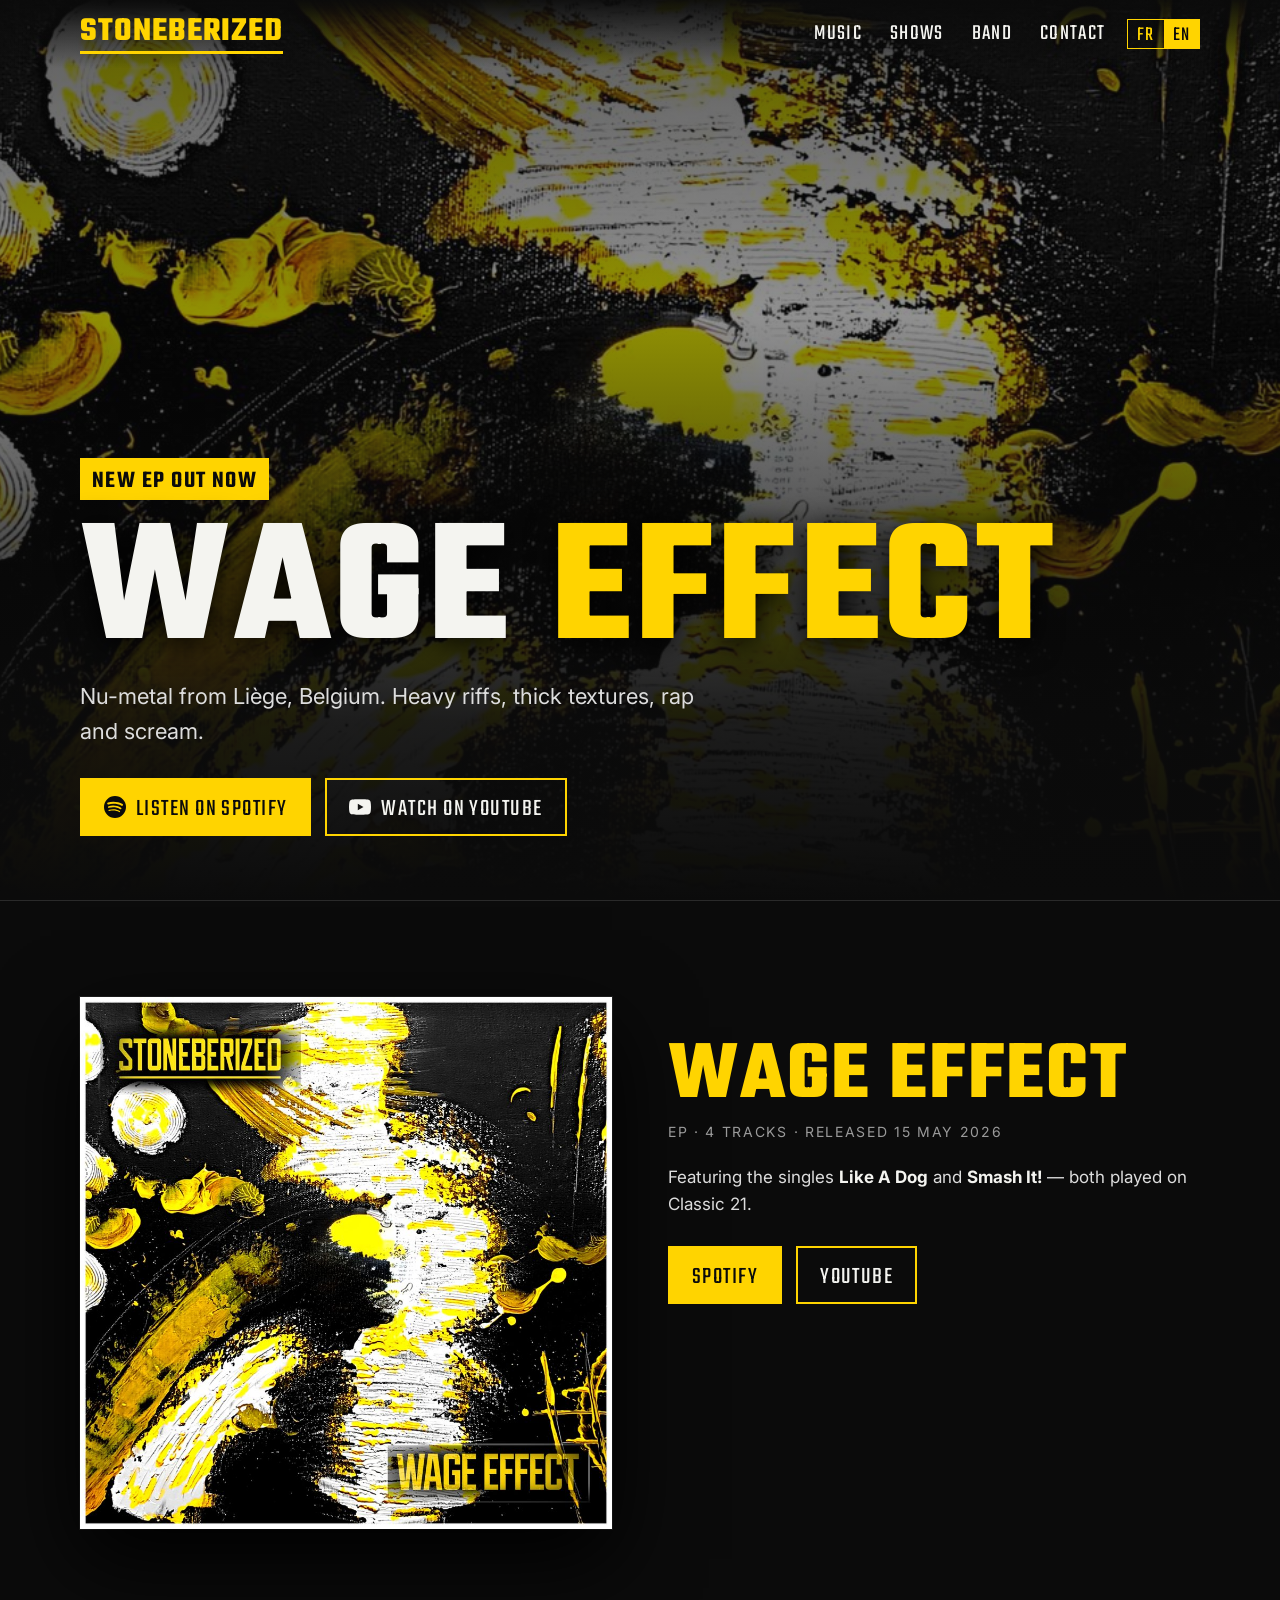
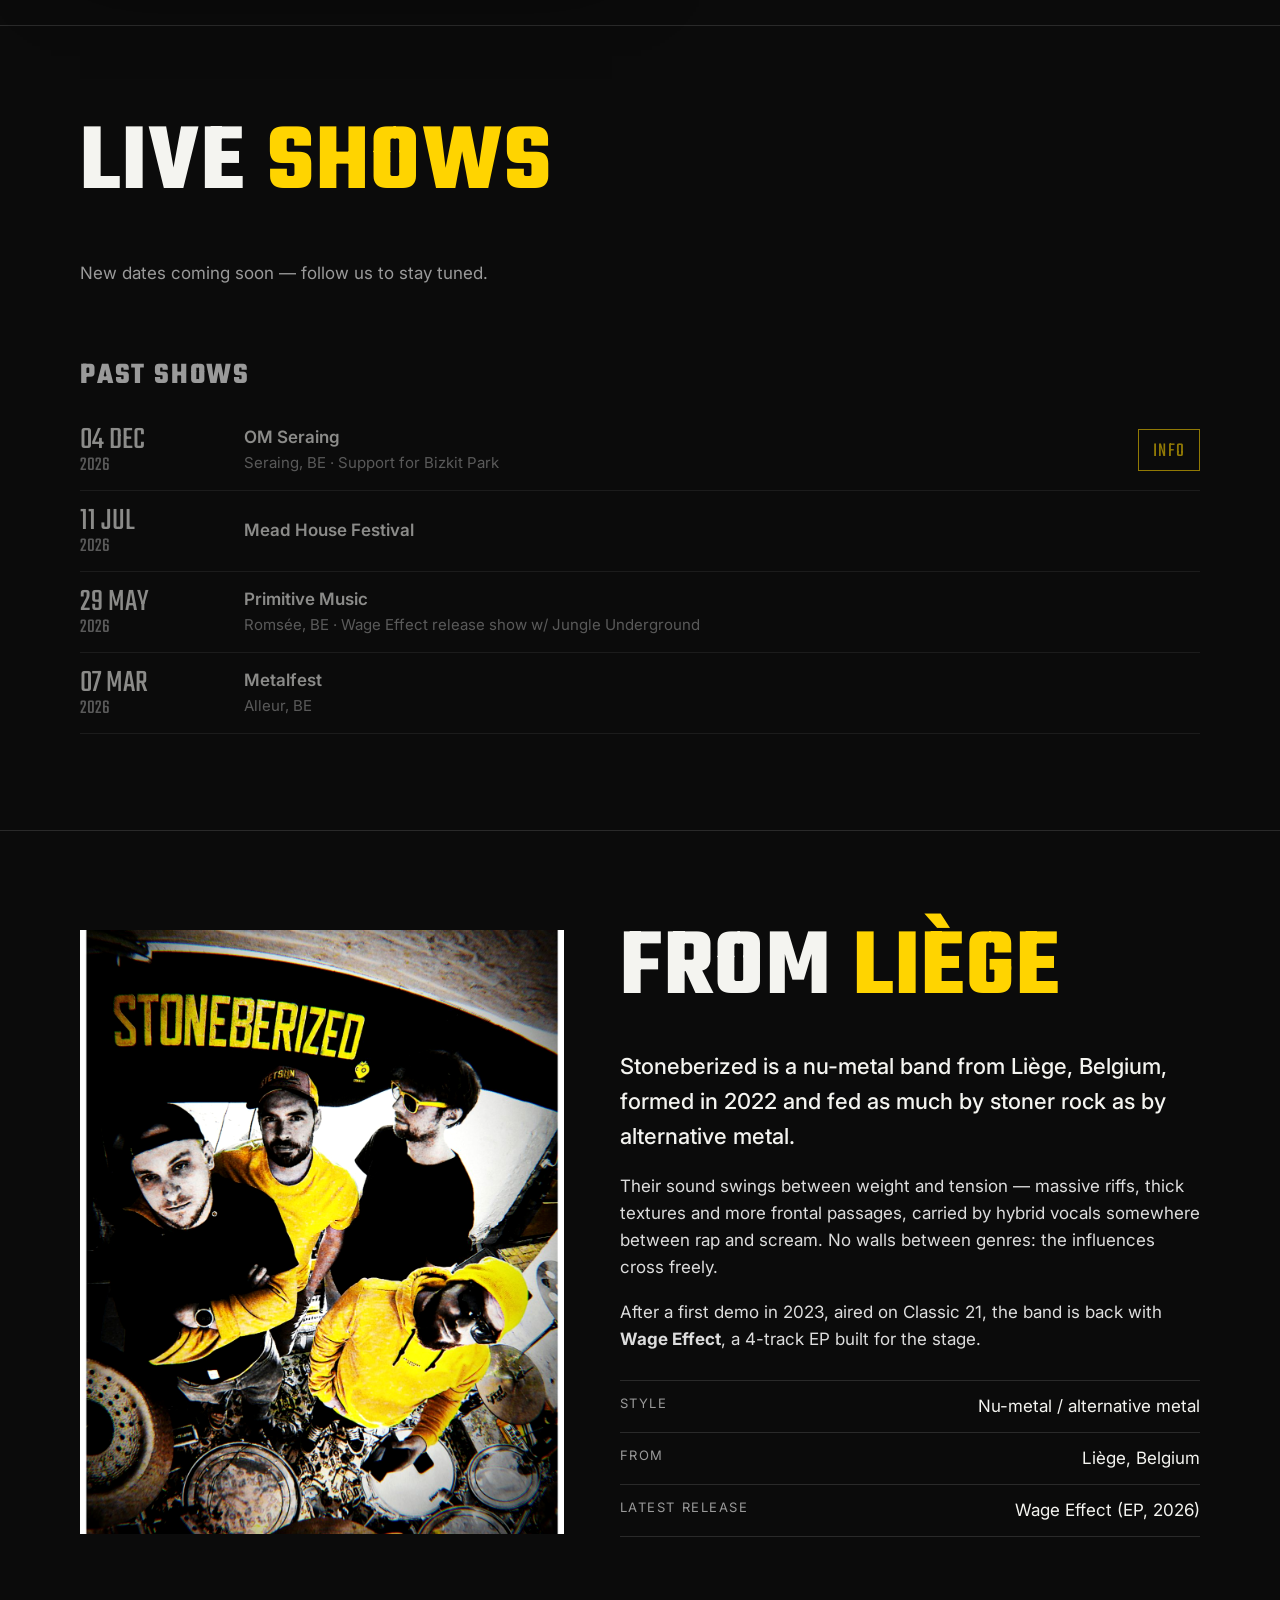
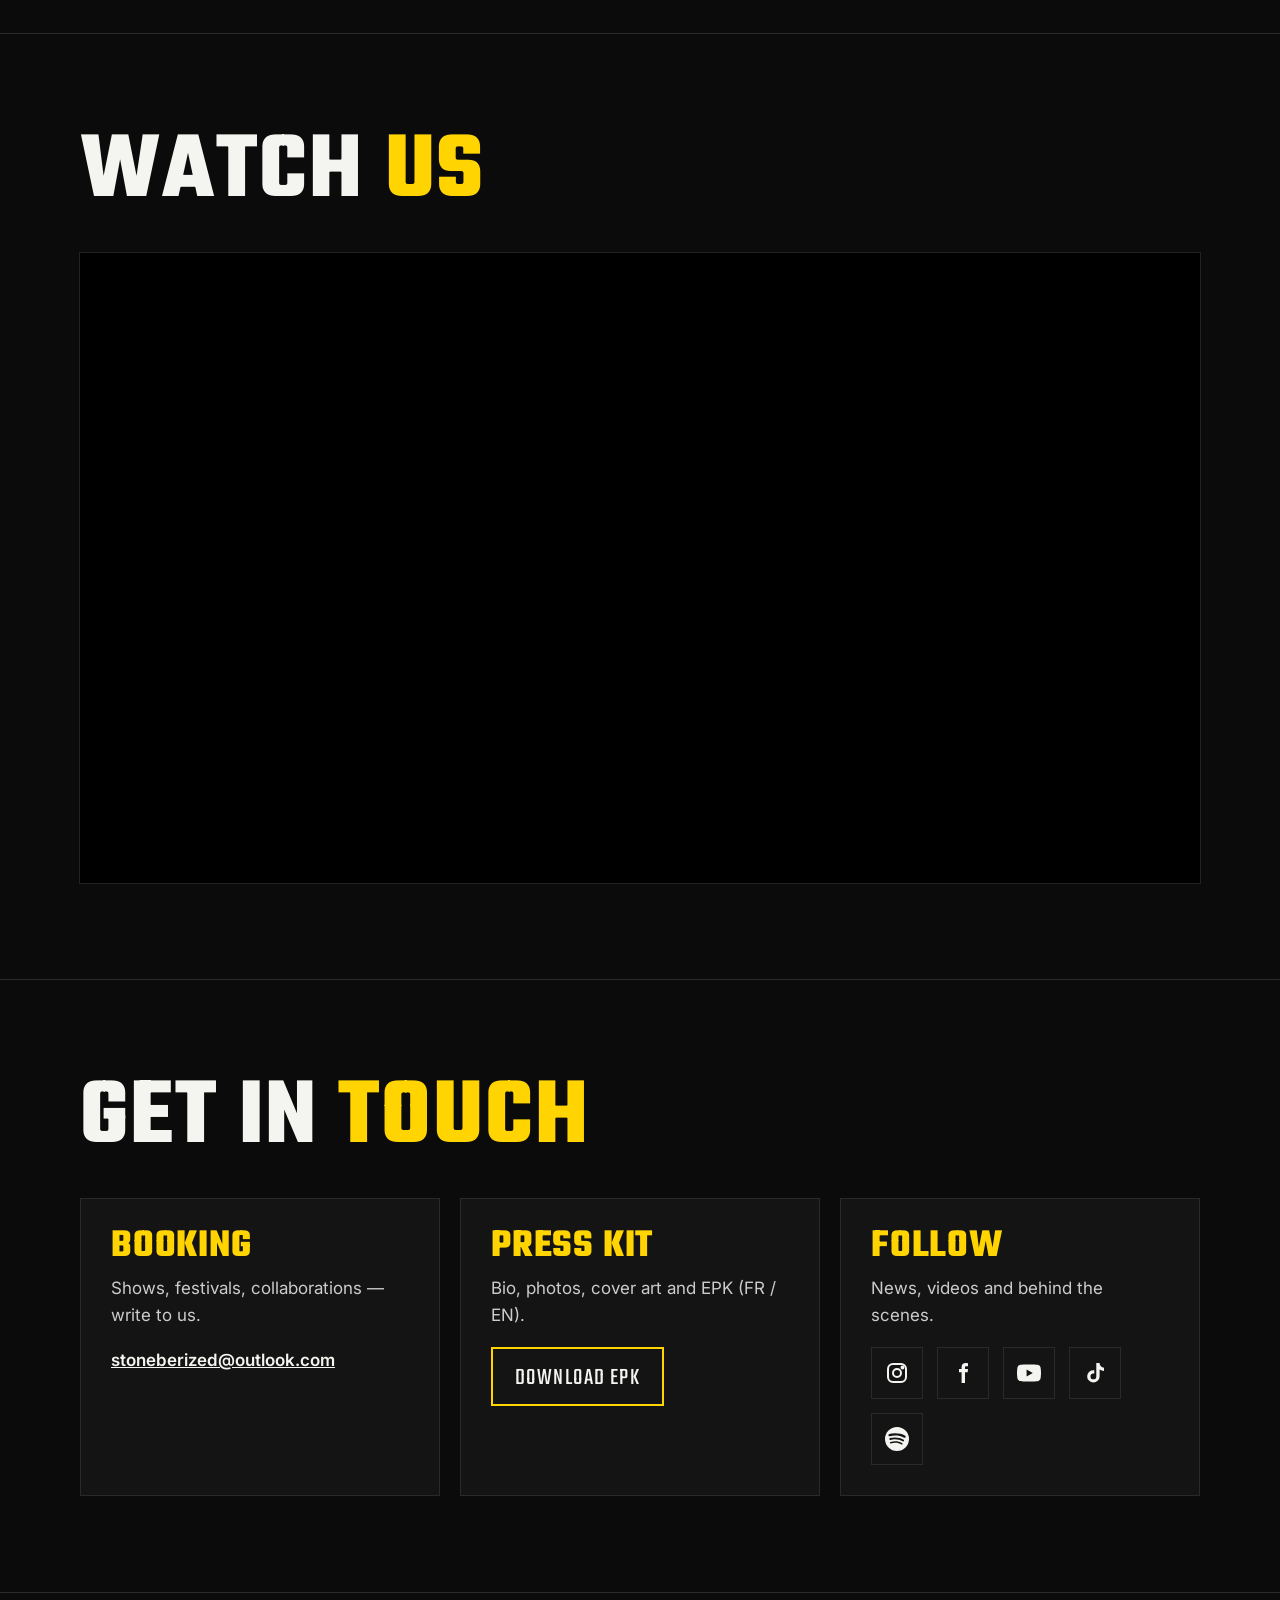
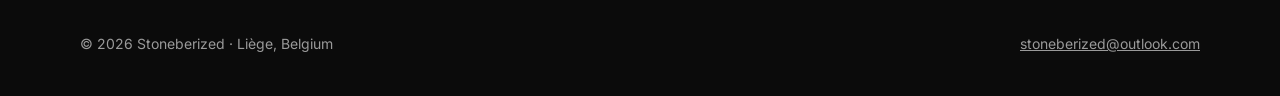
==== index.html @ e1ff5152 "Add files via upload" ====
<!DOCTYPE html>
<html lang="en">
<head>
<meta charset="utf-8">
<meta name="viewport" content="width=device-width, initial-scale=1">
<title>STONEBERIZED — Nu-metal from Liège, Belgium</title>
<meta name="description" content="Stoneberized — nu-metal band from Liège, Belgium. New EP “Wage Effect” out now. Tour dates, music, videos, press kit and booking.">
<meta property="og:title" content="STONEBERIZED">
<meta property="og:description" content="Nu-metal from Liège, Belgium. New EP “Wage Effect” out now.">
<meta property="og:image" content="https://www.stoneberized.com/img/og.jpg">
<meta property="og:type" content="website">
<link rel="icon" href="img/favicon.svg" type="image/svg+xml">
<link rel="preconnect" href="https://fonts.googleapis.com">
<link rel="preconnect" href="https://fonts.gstatic.com" crossorigin>
<link href="https://fonts.googleapis.com/css2?family=Teko:wght@500;600;700&family=Inter:wght@400;500;600&display=swap" rel="stylesheet">
<style>
  :root{
    --yellow:#ffd400; --yellow-dim:#c9a800; --black:#0b0b0b; --ink:#141414;
    --grey:#9a9a9a; --white:#f4f4f0; --line:#2a2a2a;
  }
  *{box-sizing:border-box;margin:0;padding:0}
  html{scroll-behavior:smooth}
  body{background:var(--black);color:var(--white);font-family:Inter,system-ui,sans-serif;font-size:17px;line-height:1.6}
  a{color:inherit}
  img{max-width:100%;height:auto;display:block}
  .display{font-family:Teko,Impact,sans-serif;text-transform:uppercase;letter-spacing:.02em;line-height:.9}
  .wrap{width:min(1120px,92vw);margin-inline:auto}

  /* NAV */
  nav{position:fixed;inset:0 0 auto 0;z-index:10;background:linear-gradient(#0b0b0bee,#0b0b0b00);transition:background .3s}
  nav.solid{background:#0b0b0bf2;border-bottom:1px solid var(--line)}
  nav .wrap{display:flex;align-items:center;justify-content:space-between;height:68px}
  .logo{font-family:Teko,sans-serif;font-weight:700;font-size:34px;color:var(--yellow);text-decoration:none;letter-spacing:.03em;border-bottom:3px solid var(--yellow);line-height:1;padding-bottom:2px}
  .menu{display:flex;gap:28px;list-style:none}
  .menu a{text-decoration:none;font-family:Teko,sans-serif;font-size:22px;text-transform:uppercase;letter-spacing:.06em;color:var(--white)}
  .menu a:hover{color:var(--yellow)}
  @media (max-width:720px){.menu{gap:14px}.menu a{font-size:19px}.menu .hide-m{display:none}.logo{font-size:28px}}
  @media (max-width:480px){.menu{display:none}.logo{font-size:28px}}
  .show .date{white-space:nowrap}
  .right{display:flex;align-items:center;gap:22px}
  .lang{display:flex;border:1px solid var(--yellow);font-family:Teko,sans-serif;font-size:20px;line-height:1}
  .lang button{background:none;border:0;color:var(--yellow);font:inherit;letter-spacing:.06em;padding:6px 9px 2px;cursor:pointer}
  .lang button[aria-pressed="true"]{background:var(--yellow);color:var(--black)}
  @media (max-width:420px){.right{gap:12px}.lang{font-size:18px}.lang button{padding:5px 7px 1px}}

  /* HERO */
  .hero{min-height:100svh;display:grid;align-items:end;position:relative;overflow:hidden;padding:120px 0 64px}
  .hero::before{content:"";position:absolute;inset:0;background:url(img/wage-effect.jpg) center/cover;filter:saturate(1.1);opacity:.55;transform:scale(1.05)}
  .hero::after{content:"";position:absolute;inset:0;background:linear-gradient(180deg,#0b0b0b66 0%,#0b0b0b00 35%,#0b0b0bdd 80%,#0b0b0b 100%)}
  .hero .wrap{position:relative;z-index:1}
  .kicker{display:inline-block;background:var(--yellow);color:var(--black);font-family:Teko,sans-serif;font-weight:600;font-size:24px;text-transform:uppercase;padding:4px 12px 0;letter-spacing:.06em}
  .hero h1{font-size:clamp(76px,14vw,190px);color:var(--white);margin:14px 0 4px;text-shadow:0 4px 30px #000}
  .hero h1 span{color:var(--yellow)}
  .hero p.sub{font-size:clamp(18px,2.2vw,22px);color:#ddd;max-width:640px}
  .btns{display:flex;flex-wrap:wrap;gap:14px;margin-top:28px}
  .btn{display:inline-flex;align-items:center;gap:10px;font-family:Teko,sans-serif;font-size:24px;text-transform:uppercase;letter-spacing:.06em;text-decoration:none;padding:10px 22px 6px;border:2px solid var(--yellow);transition:.2s}
  .btn.primary{background:var(--yellow);color:var(--black)}
  .btn:hover{transform:translateY(-2px);box-shadow:0 6px 0 var(--yellow-dim)}
  .btn svg{width:22px;height:22px;margin-top:-4px}

  /* SECTIONS */
  section{padding:96px 0;border-top:1px solid var(--line)}
  h2{font-size:clamp(54px,8vw,96px);margin-bottom:36px}
  h2 em{font-style:normal;color:var(--yellow)}

  /* RELEASE */
  .release{display:grid;grid-template-columns:minmax(0,1fr) minmax(0,1fr);gap:56px;align-items:center}
  .release img{box-shadow:0 30px 80px #000,0 0 0 1px #222}
  .release h3{font-size:clamp(56px,7vw,84px);color:var(--yellow)}
  .meta{color:var(--grey);text-transform:uppercase;letter-spacing:.12em;font-size:14px;margin:6px 0 20px}
  .tracks{color:#ddd;margin-bottom:24px}
  .tracks b{color:var(--white)}
  iframe.spotify{width:100%;height:152px;border:0;border-radius:12px;margin-top:22px}
  @media (max-width:820px){.release{grid-template-columns:1fr;gap:32px}}

  /* SHOWS */
  .shows h3{font-family:Teko,sans-serif;text-transform:uppercase;font-size:30px;color:var(--grey);letter-spacing:.06em;margin:8px 0 10px}
  .show{display:grid;grid-template-columns:140px 1fr auto;gap:24px;align-items:center;padding:22px 0;border-bottom:1px solid var(--line)}
  .show .date{font-family:Teko,sans-serif;font-size:44px;line-height:1;color:var(--yellow)}
  .show .date small{display:block;font-size:20px;color:var(--grey)}
  .show .venue{font-size:20px;font-weight:600}
  .show .city{color:var(--grey);font-size:15px}
  .show .tag{font-family:Teko,sans-serif;font-size:20px;text-transform:uppercase;letter-spacing:.06em;text-decoration:none;border:1px solid var(--yellow);color:var(--yellow);padding:6px 14px 2px;white-space:nowrap}
  .show .tag:hover{background:var(--yellow);color:var(--black)}
  .past .show{opacity:.55;padding:14px 0}
  .past .show .date{font-size:32px;color:var(--white)}
  .past .show .venue{font-size:17px}
  .empty{color:var(--grey);padding:16px 0}
  @media (max-width:600px){.show{grid-template-columns:112px 1fr;gap:14px}.show .tag{grid-column:2;justify-self:start}.show .date{font-size:36px}}

  /* BAND */
  .band{display:grid;grid-template-columns:minmax(0,5fr) minmax(0,6fr);gap:56px;align-items:center}
  .band img{width:100%;aspect-ratio:4/5;object-fit:cover;filter:contrast(1.05)}
  .band p{margin-bottom:18px;color:#ddd}
  .band p.lead{font-size:22px;color:var(--white);font-weight:500}
  .facts{list-style:none;margin-top:26px;border-top:1px solid var(--line)}
  .facts li{display:flex;justify-content:space-between;gap:16px;padding:12px 0;border-bottom:1px solid var(--line)}
  .facts span{color:var(--grey);text-transform:uppercase;font-size:13px;letter-spacing:.12em}
  @media (max-width:820px){.band{grid-template-columns:1fr;gap:32px}}

  /* VIDEO */
  .video{position:relative;aspect-ratio:16/9;background:#000;box-shadow:0 0 0 1px #222}
  .video iframe{position:absolute;inset:0;width:100%;height:100%;border:0}

  /* CONTACT */
  .contact{display:grid;grid-template-columns:repeat(auto-fit,minmax(260px,1fr));gap:20px}
  .card{border:1px solid var(--line);padding:30px;background:var(--ink)}
  .card h3{font-size:40px;color:var(--yellow);margin-bottom:10px}
  .card p{color:#ccc;margin-bottom:18px}
  .card a.mail{font-weight:600;word-break:break-all}
  .socials{display:flex;gap:14px;flex-wrap:wrap}
  .socials a{width:52px;height:52px;display:grid;place-items:center;border:1px solid var(--line);transition:.2s}
  .socials a:hover{background:var(--yellow);color:var(--black);border-color:var(--yellow)}
  .socials svg{width:24px;height:24px}

  footer{padding:40px 0;border-top:1px solid var(--line);color:var(--grey);font-size:14px}
  footer .wrap{display:flex;justify-content:space-between;flex-wrap:wrap;gap:12px}
</style>
</head>
<body>

<nav id="nav">
  <div class="wrap">
    <a class="logo" href="#top">STONEBERIZED</a>
    <div class="right">
      <ul class="menu">
        <li class="hide-s"><a href="#music" data-i18n="nav_music">Music</a></li>
        <li><a href="#shows" data-i18n="nav_shows">Shows</a></li>
        <li class="hide-m"><a href="#band" data-i18n="nav_band">Band</a></li>
        <li class="hide-s"><a href="#contact" data-i18n="nav_contact">Contact</a></li>
      </ul>
      <div class="lang" role="group" aria-label="Language">
        <button type="button" data-lang="fr" aria-pressed="false">FR</button>
        <button type="button" data-lang="en" aria-pressed="true">EN</button>
      </div>
    </div>
  </div>
</nav>

<header class="hero" id="top">
  <div class="wrap">
    <span class="kicker" data-i18n="kicker">New EP out now</span>
    <h1 class="display">Wage <span>Effect</span></h1>
    <p class="sub" data-i18n="sub">Nu-metal from Liège, Belgium. Heavy riffs, thick textures, rap and scream.</p>
    <div class="btns">
      <a class="btn primary" href="https://open.spotify.com/intl-fr/artist/3HeWVxdd83QPtMjHb9DTah" target="_blank" rel="noopener">
        <svg viewBox="0 0 24 24" fill="currentColor" aria-hidden="true"><path d="M12 0a12 12 0 1 0 0 24 12 12 0 0 0 0-24Zm5.5 17.3a.75.75 0 0 1-1 .25c-2.85-1.74-6.45-2.14-10.67-1.17a.75.75 0 1 1-.34-1.46c4.62-1.06 8.58-.6 11.76 1.35.36.22.47.68.25 1.03Zm1.47-3.27a.94.94 0 0 1-1.29.31c-3.27-2-8.25-2.59-12.11-1.42a.94.94 0 1 1-.55-1.8c4.42-1.34 9.9-.69 13.64 1.61.44.27.58.85.31 1.3Zm.13-3.4C15.18 8.3 8.7 8.08 4.97 9.22a1.13 1.13 0 1 1-.66-2.16c4.29-1.3 11.42-1.05 15.92 1.62a1.13 1.13 0 0 1-1.13 1.95Z"/></svg>
        <span data-i18n="listen">Listen on Spotify</span></a>
      <a class="btn" href="https://www.youtube.com/@stoneberized2454" target="_blank" rel="noopener">
        <svg viewBox="0 0 24 24" fill="currentColor" aria-hidden="true"><path d="M23.5 6.2a3 3 0 0 0-2.1-2.1C19.5 3.6 12 3.6 12 3.6s-7.5 0-9.4.5A3 3 0 0 0 .5 6.2 31 31 0 0 0 0 12a31 31 0 0 0 .5 5.8 3 3 0 0 0 2.1 2.1c1.9.5 9.4.5 9.4.5s7.5 0 9.4-.5a3 3 0 0 0 2.1-2.1A31 31 0 0 0 24 12a31 31 0 0 0-.5-5.8ZM9.6 15.6V8.4l6.2 3.6-6.2 3.6Z"/></svg>
        <span data-i18n="watch_yt">Watch on YouTube</span></a>
    </div>
  </div>
</header>

<section id="music">
  <div class="wrap release">
    <img src="img/wage-effect.jpg" alt="Cover of the EP Wage Effect by Stoneberized" width="1000" height="1000" loading="lazy">
    <div>
      <h3 class="display">Wage Effect</h3>
      <div class="meta" data-i18n="meta">EP · 4 tracks · Released 15 May 2026</div>
      <p class="tracks" data-i18n="tracks">Featuring the singles <b>Like A Dog</b> and <b>Smash It!</b> — both played on Classic 21.</p>
      <div class="btns">
        <a class="btn primary" href="https://open.spotify.com/intl-fr/artist/3HeWVxdd83QPtMjHb9DTah" target="_blank" rel="noopener">Spotify</a>
        <a class="btn" href="https://www.youtube.com/@stoneberized2454" target="_blank" rel="noopener">YouTube</a>
      </div>
      <iframe class="spotify" src="https://open.spotify.com/embed/artist/3HeWVxdd83QPtMjHb9DTah?theme=0" loading="lazy" allow="autoplay; clipboard-write; encrypted-media; fullscreen; picture-in-picture" title="Stoneberized on Spotify"></iframe>
    </div>
  </div>
</section>

<section id="shows" class="shows">
  <div class="wrap">
    <h2 class="display" data-i18n="h_shows">Live <em>shows</em></h2>
    <div id="upcoming"></div>
    <div class="past" id="past-wrap">
      <h3 style="margin-top:48px" data-i18n="past">Past shows</h3>
      <div id="past"></div>
    </div>
  </div>
</section>

<section id="band">
  <div class="wrap band">
    <img src="img/band.jpg" alt="The four members of Stoneberized in their rehearsal room" width="1200" height="1600" loading="lazy">
    <div>
      <h2 class="display" data-i18n="h_band">From <em>Liège</em></h2>
      <p class="lead" data-i18n="bio1">Stoneberized is a nu-metal band from Liège, Belgium, formed in 2022 and fed as much by stoner rock as by alternative metal.</p>
      <p data-i18n="bio2">Their sound swings between weight and tension — massive riffs, thick textures and more frontal passages, carried by hybrid vocals somewhere between rap and scream. No walls between genres: the influences cross freely.</p>
      <p data-i18n="bio3">After a first demo in 2023, aired on Classic 21, the band is back with <b>Wage Effect</b>, a 4-track EP built for the stage.</p>
      <ul class="facts">
        <li><span data-i18n="f_style">Style</span><span data-i18n="f_style_v" style="color:inherit;text-transform:none;font-size:inherit;letter-spacing:0">Nu-metal / alternative metal</span></li>
        <li><span data-i18n="f_from">From</span><span data-i18n="f_from_v" style="color:inherit;text-transform:none;font-size:inherit;letter-spacing:0">Liège, Belgium</span></li>
        <li><span data-i18n="f_rel">Latest release</span>Wage Effect (EP, 2026)</li>
      </ul>
    </div>
  </div>
</section>

<section id="video">
  <div class="wrap">
    <h2 class="display" data-i18n="h_video">Watch <em>us</em></h2>
    <div class="video">
      <iframe src="https://www.youtube-nocookie.com/embed/Uuk6nnQ1h_w" title="Stoneberized on YouTube" loading="lazy" allow="accelerometer; encrypted-media; gyroscope; picture-in-picture; fullscreen" allowfullscreen></iframe>
    </div>
  </div>
</section>

<section id="contact">
  <div class="wrap">
    <h2 class="display" data-i18n="h_contact">Get in <em>touch</em></h2>
    <div class="contact">
      <div class="card">
        <h3 class="display">Booking</h3>
        <p data-i18n="c_booking">Shows, festivals, collaborations — write to us.</p>
        <a class="mail" href="mailto:stoneberized@outlook.com">stoneberized@outlook.com</a>
      </div>
      <div class="card">
        <h3 class="display" data-i18n="c_press_h">Press kit</h3>
        <p data-i18n="c_press">Bio, photos, cover art and EPK (FR / EN).</p>
        <a class="btn" href="https://drive.google.com/drive/folders/12psqQLEwlxf4000rjqQ_EPjNBwCFMRgb" target="_blank" rel="noopener" data-i18n="c_press_btn">Download EPK</a>
      </div>
      <div class="card">
        <h3 class="display" data-i18n="c_follow_h">Follow</h3>
        <p data-i18n="c_follow">News, videos and behind the scenes.</p>
        <div class="socials">
          <a href="https://www.instagram.com/stoneberized/" target="_blank" rel="noopener" aria-label="Instagram"><svg viewBox="0 0 24 24" fill="none" stroke="currentColor" stroke-width="2"><rect x="3" y="3" width="18" height="18" rx="5"/><circle cx="12" cy="12" r="4"/><circle cx="17.5" cy="6.5" r="1" fill="currentColor"/></svg></a>
          <a href="https://www.facebook.com/Stoneberized" target="_blank" rel="noopener" aria-label="Facebook"><svg viewBox="0 0 24 24" fill="currentColor"><path d="M14 8V6.5c0-.8.2-1.3 1.4-1.3H17V2.2C16.7 2.1 15.7 2 14.6 2 12.2 2 10.6 3.4 10.6 6v2H8v3.2h2.6V22H14V11.2h2.7L17 8h-3Z"/></svg></a>
          <a href="https://www.youtube.com/@stoneberized2454" target="_blank" rel="noopener" aria-label="YouTube"><svg viewBox="0 0 24 24" fill="currentColor"><path d="M23.5 6.2a3 3 0 0 0-2.1-2.1C19.5 3.6 12 3.6 12 3.6s-7.5 0-9.4.5A3 3 0 0 0 .5 6.2 31 31 0 0 0 0 12a31 31 0 0 0 .5 5.8 3 3 0 0 0 2.1 2.1c1.9.5 9.4.5 9.4.5s7.5 0 9.4-.5a3 3 0 0 0 2.1-2.1A31 31 0 0 0 24 12a31 31 0 0 0-.5-5.8ZM9.6 15.6V8.4l6.2 3.6-6.2 3.6Z"/></svg></a>
          <a href="https://www.tiktok.com/@stoneberized8" target="_blank" rel="noopener" aria-label="TikTok"><svg viewBox="0 0 24 24" fill="currentColor"><path d="M16.6 2h-3.3v13.4a2.9 2.9 0 1 1-2.9-2.9c.3 0 .6 0 .9.1V9.2a6.2 6.2 0 1 0 5.3 6.2V8.6a7.7 7.7 0 0 0 4.4 1.4V6.7a4.4 4.4 0 0 1-4.4-4.7Z"/></svg></a>
          <a href="https://open.spotify.com/intl-fr/artist/3HeWVxdd83QPtMjHb9DTah" target="_blank" rel="noopener" aria-label="Spotify"><svg viewBox="0 0 24 24" fill="currentColor"><path d="M12 0a12 12 0 1 0 0 24 12 12 0 0 0 0-24Zm5.5 17.3a.75.75 0 0 1-1 .25c-2.85-1.74-6.45-2.14-10.67-1.17a.75.75 0 1 1-.34-1.46c4.62-1.06 8.58-.6 11.76 1.35.36.22.47.68.25 1.03Zm1.47-3.27a.94.94 0 0 1-1.29.31c-3.27-2-8.25-2.59-12.11-1.42a.94.94 0 1 1-.55-1.8c4.42-1.34 9.9-.69 13.64 1.61.44.27.58.85.31 1.3Zm.13-3.4C15.18 8.3 8.7 8.08 4.97 9.22a1.13 1.13 0 1 1-.66-2.16c4.29-1.3 11.42-1.05 15.92 1.62a1.13 1.13 0 0 1-1.13 1.95Z"/></svg></a>
        </div>
      </div>
    </div>
  </div>
</section>

<footer>
  <div class="wrap">
    <span>© <span id="year"></span> Stoneberized · Liège, <span data-i18n="belgium">Belgium</span></span>
    <a href="mailto:stoneberized@outlook.com">stoneberized@outlook.com</a>
  </div>
</footer>

<script>
/* =========================================================
   CONCERTS — to add a show, copy one line and edit it.
   date: "YYYY-MM-DD"   link: optional (tickets / event page)
   note: text in English (en) and French (fr)
   Shows move to "Past shows" automatically after their date.
   ========================================================= */
const SHOWS = [
  { date: "2026-12-04", venue: "OM Seraing", city: "Seraing, BE", link: "https://omconcerts.be/en/concert/bizkit-park-2/",
    note: { en: "Support for Bizkit Park", fr: "Première partie de Bizkit Park" } },
  { date: "2026-07-11", venue: "Mead House Festival", city: "" },
  { date: "2026-05-29", venue: "Primitive Music", city: "Romsée, BE",
    note: { en: "Wage Effect release show w/ Jungle Underground", fr: "Release show de Wage Effect avec Jungle Underground" } },
  { date: "2026-03-07", venue: "Metalfest", city: "Alleur, BE" },
];

/* =========================================================
   TEXTS — English (en) and French (fr)
   ========================================================= */
const T = {
  en: {
    nav_music:"Music", nav_shows:"Shows", nav_band:"Band", nav_contact:"Contact",
    kicker:"New EP out now",
    sub:"Nu-metal from Liège, Belgium. Heavy riffs, thick textures, rap and scream.",
    listen:"Listen on Spotify", watch_yt:"Watch on YouTube",
    meta:"EP · 4 tracks · Released 15 May 2026",
    tracks:"Featuring the singles <b>Like A Dog</b> and <b>Smash It!</b> — both played on Classic 21.",
    h_shows:"Live <em>shows</em>", past:"Past shows", info:"Info",
    no_shows:"New dates coming soon — follow us to stay tuned.",
    h_band:"From <em>Liège</em>",
    bio1:"Stoneberized is a nu-metal band from Liège, Belgium, formed in 2022 and fed as much by stoner rock as by alternative metal.",
    bio2:"Their sound swings between weight and tension — massive riffs, thick textures and more frontal passages, carried by hybrid vocals somewhere between rap and scream. No walls between genres: the influences cross freely.",
    bio3:"After a first demo in 2023, aired on Classic 21, the band is back with <b>Wage Effect</b>, a 4-track EP built for the stage.",
    f_style:"Style", f_style_v:"Nu-metal / alternative metal", f_from:"From", f_from_v:"Liège, Belgium", f_rel:"Latest release",
    h_video:"Watch <em>us</em>", h_contact:"Get in <em>touch</em>",
    c_booking:"Shows, festivals, collaborations — write to us.",
    c_press_h:"Press kit", c_press:"Bio, photos, cover art and EPK (FR / EN).", c_press_btn:"Download EPK",
    c_follow_h:"Follow", c_follow:"News, videos and behind the scenes.",
    belgium:"Belgium"
  },
  fr: {
    nav_music:"Musique", nav_shows:"Concerts", nav_band:"Le groupe", nav_contact:"Contact",
    kicker:"Nouvel EP disponible",
    sub:"Nu-metal liégeois. Riffs massifs, textures épaisses, rap et scream.",
    listen:"Écouter sur Spotify", watch_yt:"Voir sur YouTube",
    meta:"EP · 4 titres · Sorti le 15 mai 2026",
    tracks:"Avec les singles <b>Like A Dog</b> et <b>Smash It!</b> — tous deux diffusés sur Classic 21.",
    h_shows:"<em>Concerts</em>", past:"Concerts passés", info:"Infos",
    no_shows:"De nouvelles dates arrivent bientôt — suivez-nous pour ne rien rater.",
    h_band:"Made in <em>Liège</em>",
    bio1:"Stoneberized est un groupe nu-metal liégeois formé en 2022, nourri autant par le stoner que par le metal alternatif.",
    bio2:"Leur son oscille entre lourdeur et tension, alternant riffs massifs, textures épaisses et passages plus frontaux, portés par un chant hybride entre rap et scream. Le groupe revendique une approche sans cloison, où les influences se croisent librement.",
    bio3:"Après une première démo sortie en 2023 — diffusée sur Classic 21 — Stoneberized revient avec <b>Wage Effect</b>, un EP 4 titres pensé pour le live.",
    f_style:"Style", f_style_v:"Nu-metal / metal alternatif", f_from:"Origine", f_from_v:"Liège, Belgique", f_rel:"Dernière sortie",
    h_video:"En <em>vidéo</em>", h_contact:"<em>Contact</em>",
    c_booking:"Concerts, festivals, collaborations — écrivez-nous.",
    c_press_h:"Dossier presse", c_press:"Bio, photos, pochette et EPK (FR / EN).", c_press_btn:"Télécharger l'EPK",
    c_follow_h:"Suivez-nous", c_follow:"Actus, vidéos et coulisses.",
    belgium:"Belgique"
  }
};

(function(){
  let lang = "en";
  try { lang = localStorage.getItem("lang") || ((navigator.language||"").toLowerCase().startsWith("fr") ? "fr" : "en"); } catch(e) {}
  if (!T[lang]) lang = "en";

  function renderShows(){
    const today = new Date(); today.setHours(0,0,0,0);
    const loc = lang === "fr" ? "fr-BE" : "en-GB";
    const fmt = d => d.toLocaleDateString(loc,{day:"2-digit",month:"short"}).replace(".","").toUpperCase();
    const row = s => {
      const d = new Date(s.date+"T00:00:00");
      const note = s.note ? (s.note[lang] || s.note.en) : "";
      const sub = [s.city, note].filter(Boolean).join(" · ");
      return `<div class="show">
        <div class="date">${fmt(d)}<small>${d.getFullYear()}</small></div>
        <div><div class="venue">${s.venue}</div>${sub?`<div class="city">${sub}</div>`:""}</div>
        ${s.link?`<a class="tag" href="${s.link}" target="_blank" rel="noopener">${T[lang].info}</a>`:"<span></span>"}
      </div>`;
    };
    const up = SHOWS.filter(s=>new Date(s.date+"T00:00:00")>=today).sort((a,b)=>a.date.localeCompare(b.date));
    const past = SHOWS.filter(s=>new Date(s.date+"T00:00:00")<today).sort((a,b)=>b.date.localeCompare(a.date));
    document.getElementById("upcoming").innerHTML = up.length ? up.map(row).join("") : `<p class="empty">${T[lang].no_shows}</p>`;
    document.getElementById("past").innerHTML = past.map(row).join("");
    document.getElementById("past-wrap").hidden = !past.length;
  }

  function apply(l){
    lang = l;
    document.documentElement.lang = l;
    document.querySelectorAll("[data-i18n]").forEach(el => {
      const v = T[l][el.dataset.i18n]; if (v !== undefined) el.innerHTML = v;
    });
    document.querySelectorAll(".lang button").forEach(b => b.setAttribute("aria-pressed", b.dataset.lang === l));
    renderShows();
    try { localStorage.setItem("lang", l); } catch(e) {}
  }

  document.querySelectorAll(".lang button").forEach(b => b.addEventListener("click", () => apply(b.dataset.lang)));
  apply(lang);

  document.getElementById("year").textContent = new Date().getFullYear();
  const nav = document.getElementById("nav");
  addEventListener("scroll",()=>nav.classList.toggle("solid",scrollY>40),{passive:true});
})();
</script>
</body>
</html>
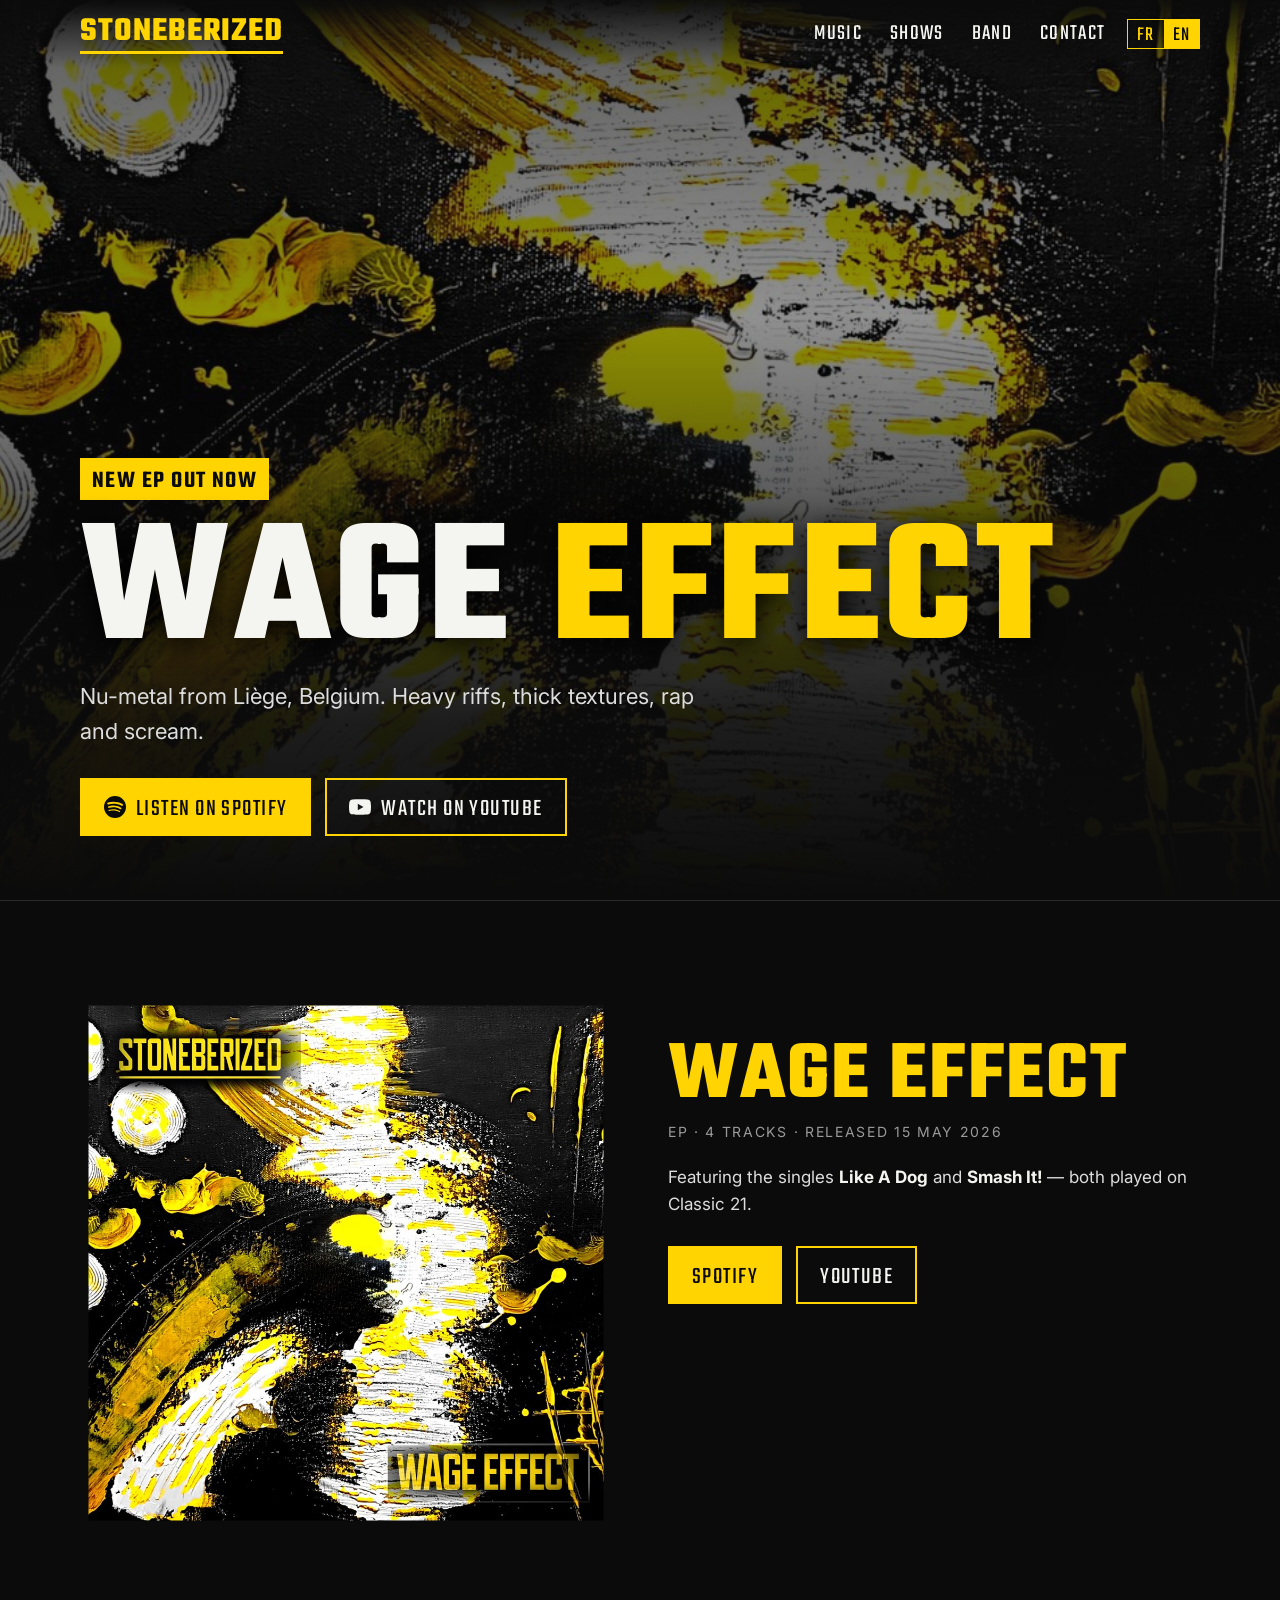
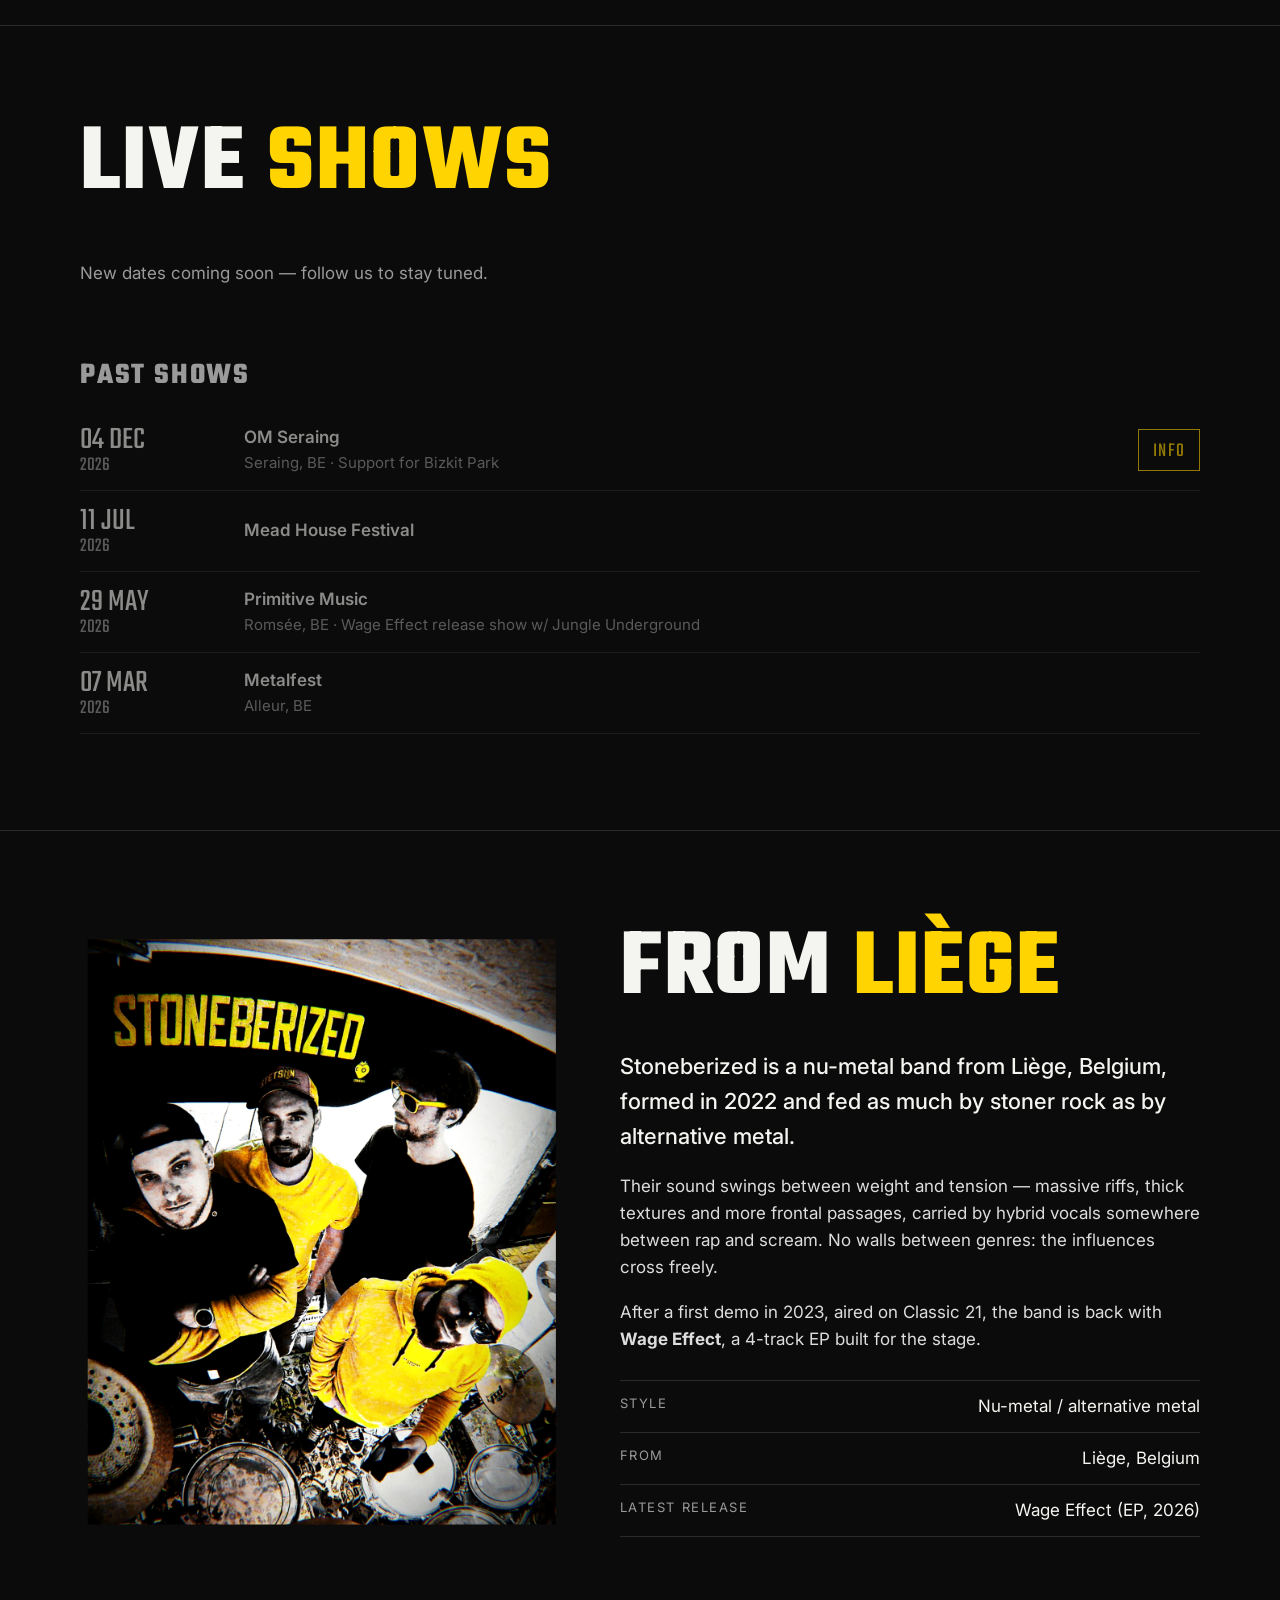
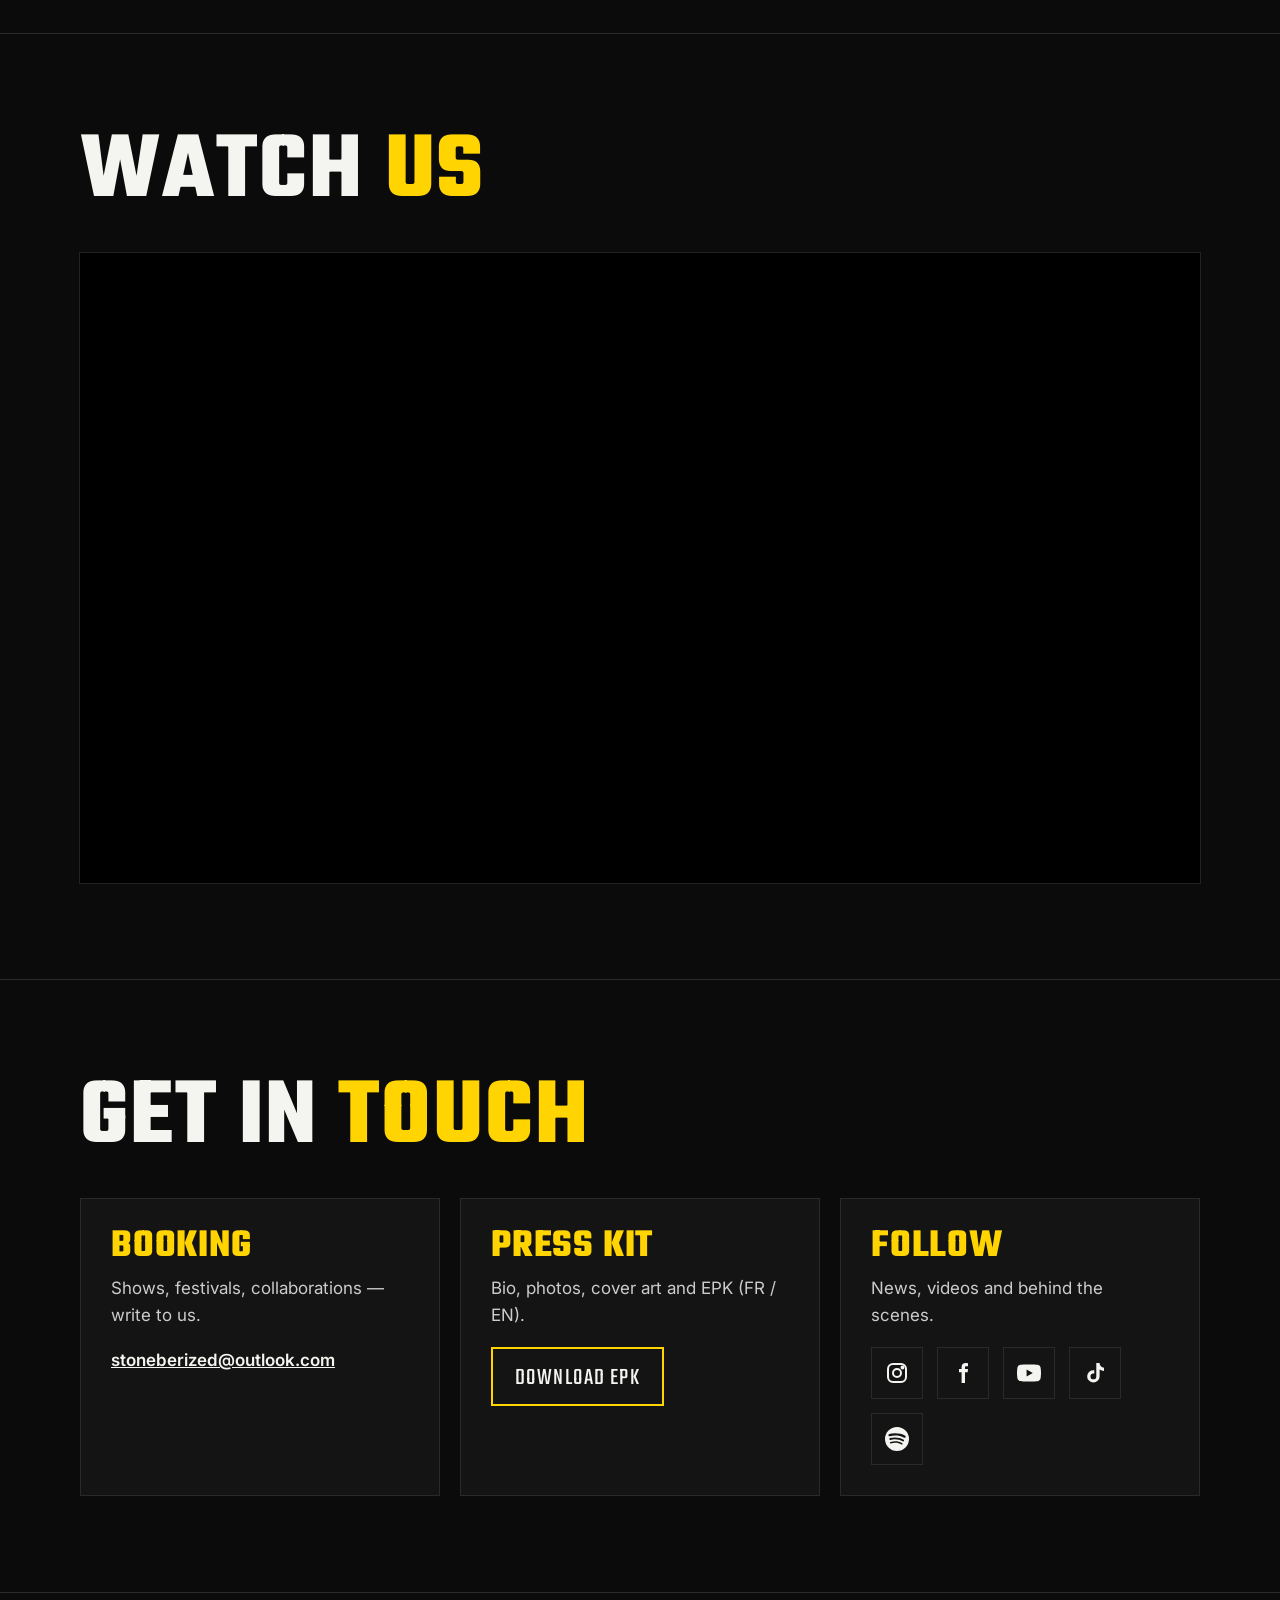
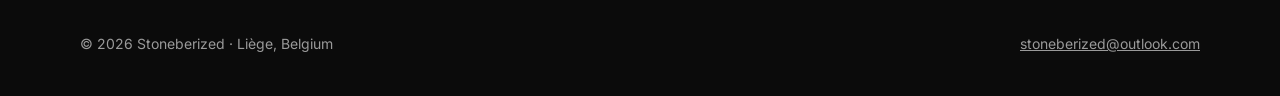
==== commit 9e759472: "Add files via upload" ====
--- a/index.html
+++ b/index.html
@@ -30,12 +30,24 @@
   nav{position:fixed;inset:0 0 auto 0;z-index:10;background:linear-gradient(#0b0b0bee,#0b0b0b00);transition:background .3s}
   nav.solid{background:#0b0b0bf2;border-bottom:1px solid var(--line)}
   nav .wrap{display:flex;align-items:center;justify-content:space-between;height:68px}
-  .logo{font-family:Teko,sans-serif;font-weight:700;font-size:34px;color:var(--yellow);text-decoration:none;letter-spacing:.03em;border-bottom:3px solid var(--yellow);line-height:1;padding-bottom:2px}
+  .logo{font-family:Teko,'Arial Narrow',Impact,sans-serif;white-space:nowrap;flex-shrink:1;min-width:0;font-weight:700;font-size:34px;color:var(--yellow);text-decoration:none;letter-spacing:.03em;border-bottom:3px solid var(--yellow);line-height:1;padding-bottom:2px}
   .menu{display:flex;gap:28px;list-style:none}
   .menu a{text-decoration:none;font-family:Teko,sans-serif;font-size:22px;text-transform:uppercase;letter-spacing:.06em;color:var(--white)}
   .menu a:hover{color:var(--yellow)}
   @media (max-width:720px){.menu{gap:14px}.menu a{font-size:19px}.menu .hide-m{display:none}.logo{font-size:28px}}
-  @media (max-width:480px){.menu{display:none}.logo{font-size:28px}}
+  @media (max-width:480px){.logo{font-size:clamp(22px,7.4vw,30px)}}
+  .burger{display:none;background:none;border:1px solid var(--line);color:var(--white);width:40px;height:36px;cursor:pointer;place-items:center}
+  .burger svg{width:22px;height:22px}
+  @media (max-width:720px){
+    .burger{display:grid}
+    .menu{display:none;position:absolute;top:100%;left:0;right:0;flex-direction:column;gap:0;background:#0b0b0b;border-bottom:1px solid var(--line);padding:6px 4vw 14px}
+    nav.open .menu{display:flex}
+    nav.open{background:#0b0b0b}
+    .menu li{border-bottom:1px solid var(--line)}
+    .menu li:last-child{border-bottom:0}
+    .menu a{display:block;padding:12px 0 8px;font-size:26px}
+    .menu .hide-m,.menu .hide-s{display:block}
+  }
   .show .date{white-space:nowrap}
   .right{display:flex;align-items:center;gap:22px}
   .lang{display:flex;border:1px solid var(--yellow);font-family:Teko,sans-serif;font-size:20px;line-height:1}
@@ -59,7 +71,7 @@
   .btn svg{width:22px;height:22px;margin-top:-4px}
 
   /* SECTIONS */
-  section{padding:96px 0;border-top:1px solid var(--line)}
+  section{padding:96px 0;border-top:1px solid var(--line);scroll-margin-top:40px}
   h2{font-size:clamp(54px,8vw,96px);margin-bottom:36px}
   h2 em{font-style:normal;color:var(--yellow)}
 
@@ -115,6 +127,54 @@
 
   footer{padding:40px 0;border-top:1px solid var(--line);color:var(--grey);font-size:14px}
   footer .wrap{display:flex;justify-content:space-between;flex-wrap:wrap;gap:12px}
+
+  /* hide the white frame baked into the photos */
+  .release img,.band img{clip-path:inset(1.6%)}
+  .release img{box-shadow:none}
+
+  /* ===== PHONE ===== */
+  @media (max-width:600px){
+    body{font-size:16px}
+    nav .wrap{height:58px;gap:12px}
+    .hero{min-height:auto;padding:110px 0 44px}
+    .hero::before{opacity:.4}
+    .kicker{font-size:19px;padding:3px 9px 0}
+    .hero h1{font-size:84px;margin:10px 0 6px}
+    .hero p.sub{font-size:17px}
+    .btns{gap:10px;margin-top:22px}
+    .btn{font-size:20px;padding:9px 16px 5px}
+    .hero .btn{width:100%;justify-content:center}
+    section{padding:52px 0}
+    h2{font-size:52px;margin-bottom:22px}
+    .release{gap:22px}
+    .release h3{font-size:52px}
+    .meta{font-size:12px;margin-bottom:12px}
+    .tracks{margin-bottom:6px}
+    iframe.spotify{height:80px;margin-top:18px}
+    .shows h3{font-size:24px}
+    .show{grid-template-columns:86px 1fr;gap:12px;padding:16px 0}
+    .show .date{font-size:30px}
+    .show .date small{font-size:16px}
+    .show .venue{font-size:17px}
+    .show .city{font-size:14px}
+    .show .tag{font-size:17px;padding:4px 10px 1px}
+    .past .show{padding:10px 0}
+    .past .show .date{font-size:24px}
+    .past h3{margin-top:30px !important}
+    .band{gap:24px}
+    .band img{aspect-ratio:1/1;object-position:50% 45%}
+    .band p.lead{font-size:18px}
+    .band p{margin-bottom:14px}
+    .facts li{font-size:15px}
+    .contact{gap:12px}
+    .card{padding:22px}
+    .card h3{font-size:32px;margin-bottom:6px}
+    .card p{margin-bottom:14px}
+    .socials{gap:8px}
+    .socials a{width:46px;height:46px}
+    .socials svg{width:22px;height:22px}
+    footer{padding:28px 0;font-size:13px}
+  }
 </style>
 </head>
 <body>
@@ -133,6 +193,7 @@
         <button type="button" data-lang="fr" aria-pressed="false">FR</button>
         <button type="button" data-lang="en" aria-pressed="true">EN</button>
       </div>
+      <button type="button" class="burger" id="burger" aria-label="Menu" aria-expanded="false"><svg viewBox="0 0 24 24" fill="none" stroke="currentColor" stroke-width="2"><path d="M3 6h18M3 12h18M3 18h18"/></svg></button>
     </div>
   </div>
 </nav>
@@ -346,6 +407,9 @@
 
   document.getElementById("year").textContent = new Date().getFullYear();
   const nav = document.getElementById("nav");
+  const burger = document.getElementById("burger");
+  burger.addEventListener("click", () => { const o = nav.classList.toggle("open"); burger.setAttribute("aria-expanded", o); });
+  document.querySelectorAll(".menu a").forEach(a => a.addEventListener("click", () => { nav.classList.remove("open"); burger.setAttribute("aria-expanded", false); }));
   addEventListener("scroll",()=>nav.classList.toggle("solid",scrollY>40),{passive:true});
 })();
 </script>
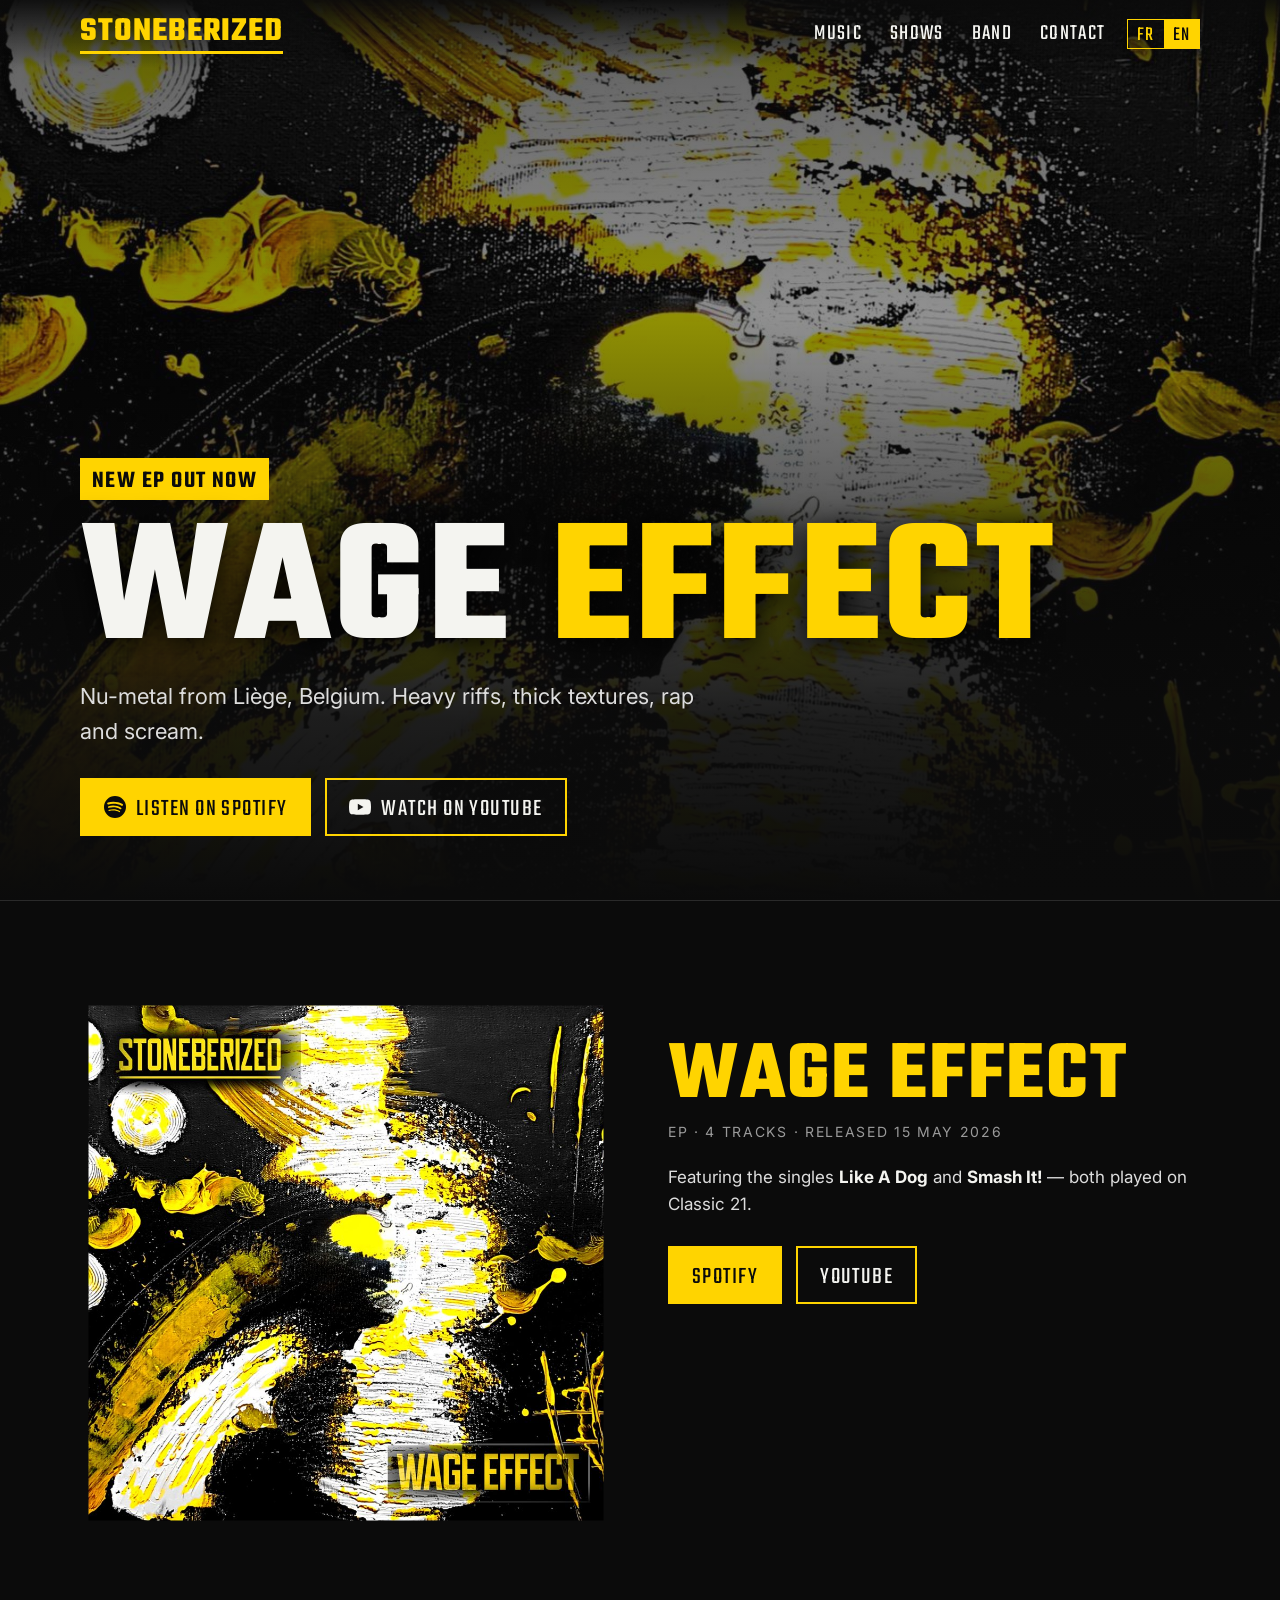
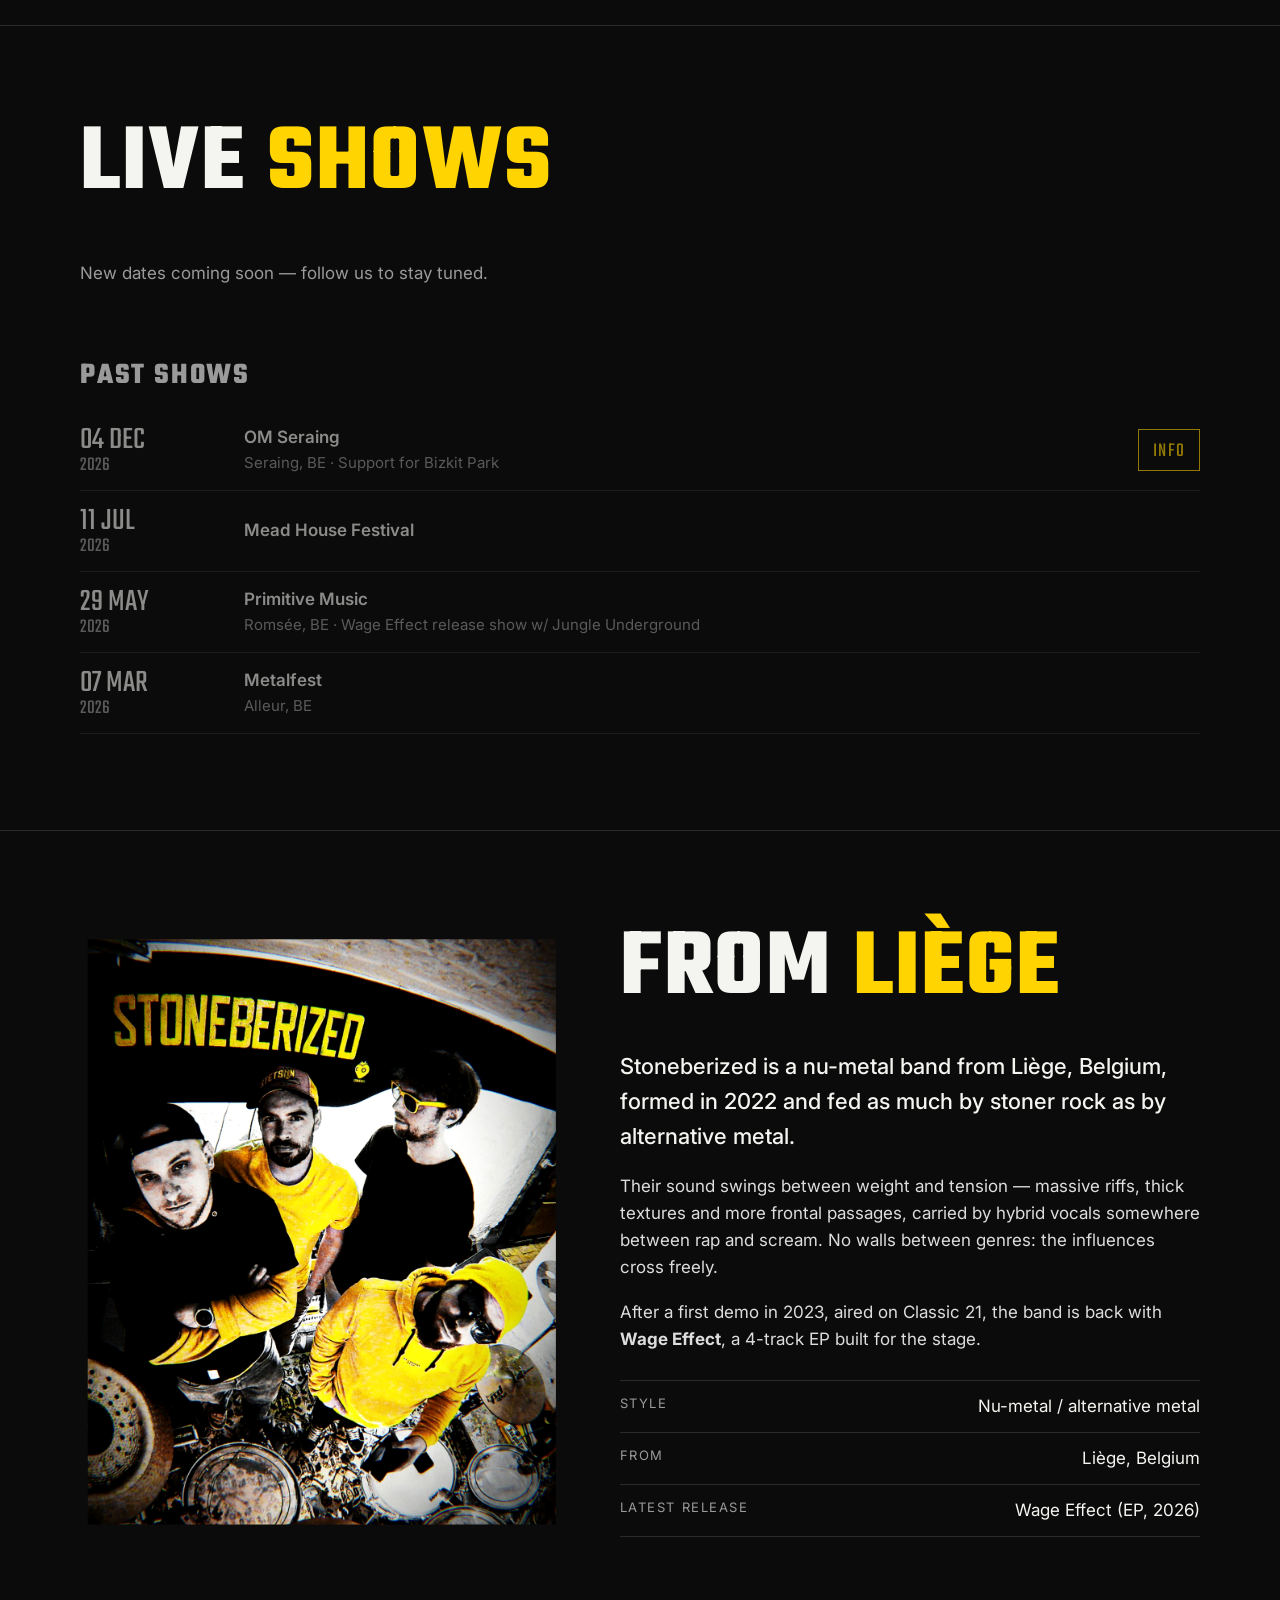
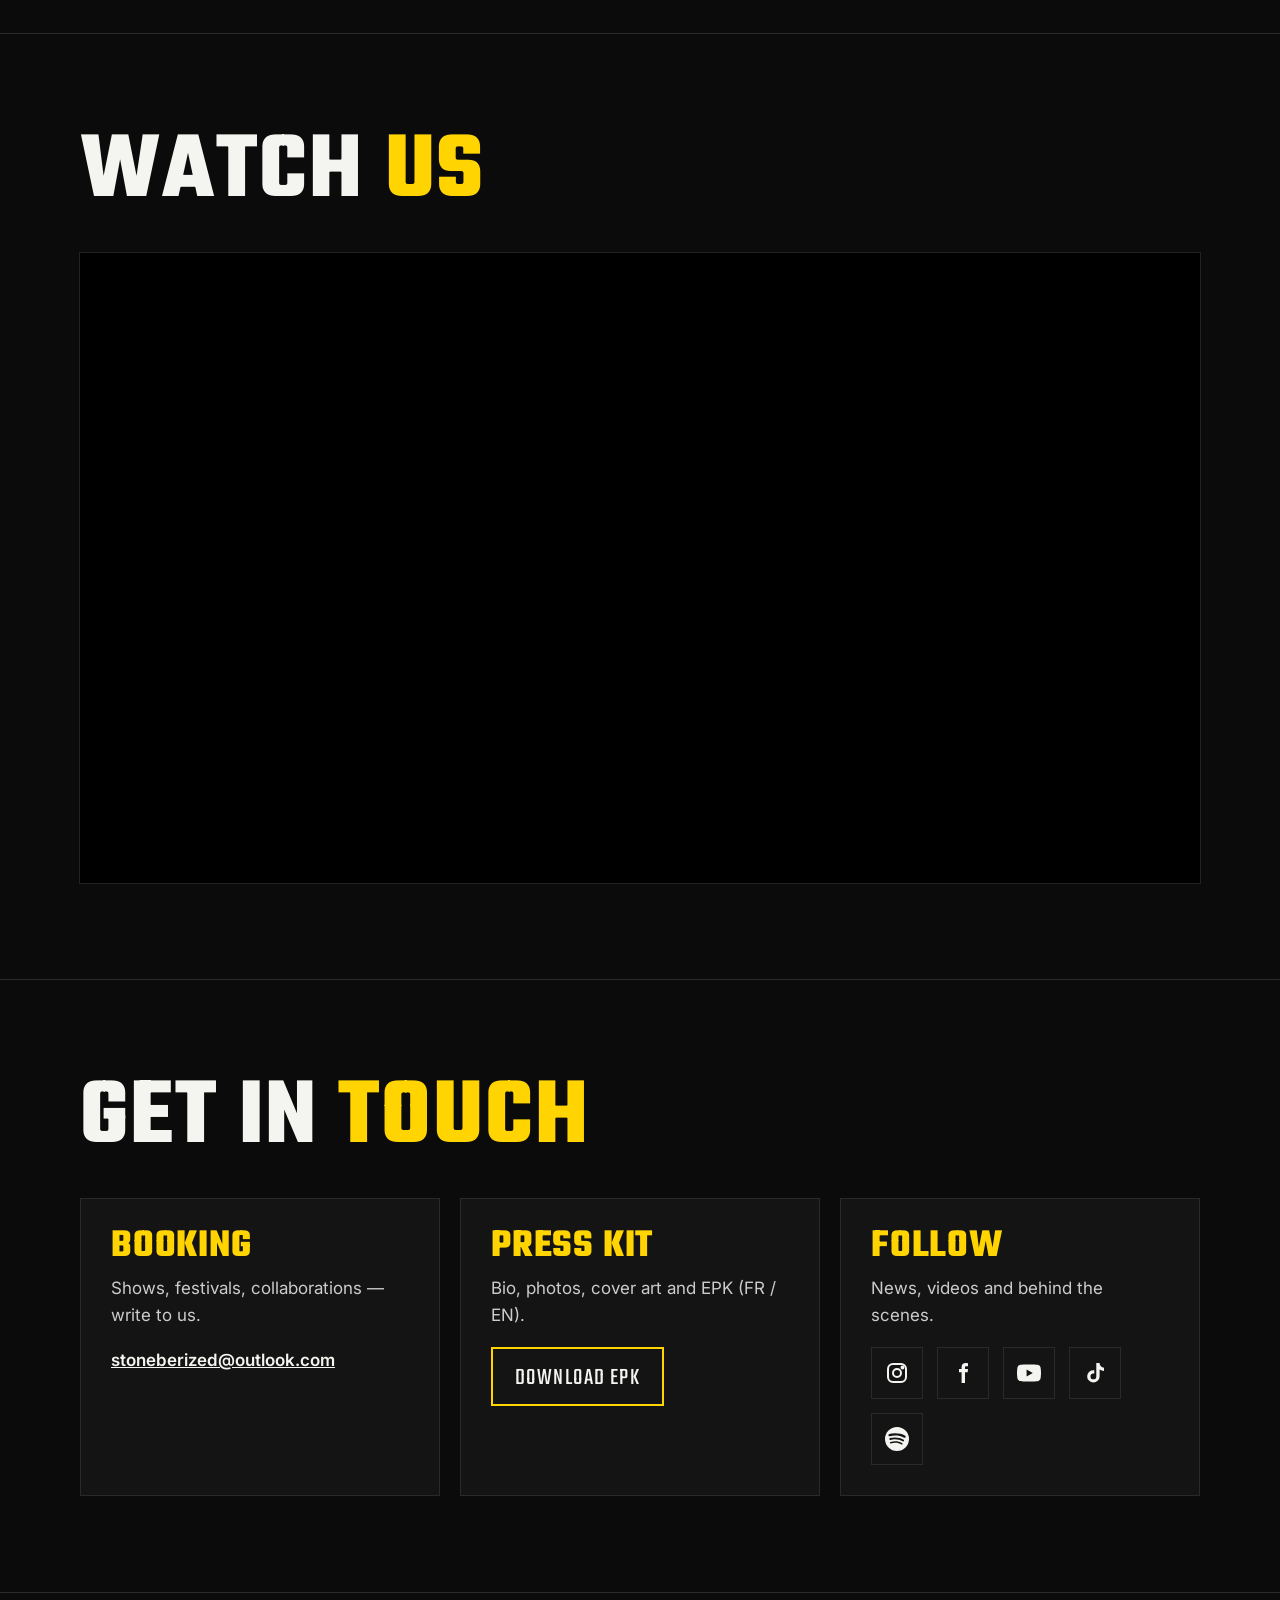
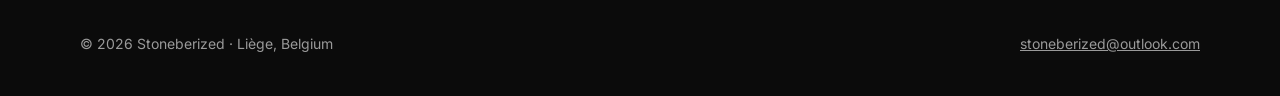
==== commit 82509e28: "Add files via upload" ====
--- a/index.html
+++ b/index.html
@@ -57,7 +57,7 @@
 
   /* HERO */
   .hero{min-height:100svh;display:grid;align-items:end;position:relative;overflow:hidden;padding:120px 0 64px}
-  .hero::before{content:"";position:absolute;inset:0;background:url(img/wage-effect.jpg) center/cover;filter:saturate(1.1);opacity:.55;transform:scale(1.05)}
+  .hero::before{content:"";position:absolute;inset:0;background:url(img/hero.jpg) center/cover;filter:saturate(1.1);opacity:.55;transform:scale(1.05)}
   .hero::after{content:"";position:absolute;inset:0;background:linear-gradient(180deg,#0b0b0b66 0%,#0b0b0b00 35%,#0b0b0bdd 80%,#0b0b0b 100%)}
   .hero .wrap{position:relative;z-index:1}
   .kicker{display:inline-block;background:var(--yellow);color:var(--black);font-family:Teko,sans-serif;font-weight:600;font-size:24px;text-transform:uppercase;padding:4px 12px 0;letter-spacing:.06em}
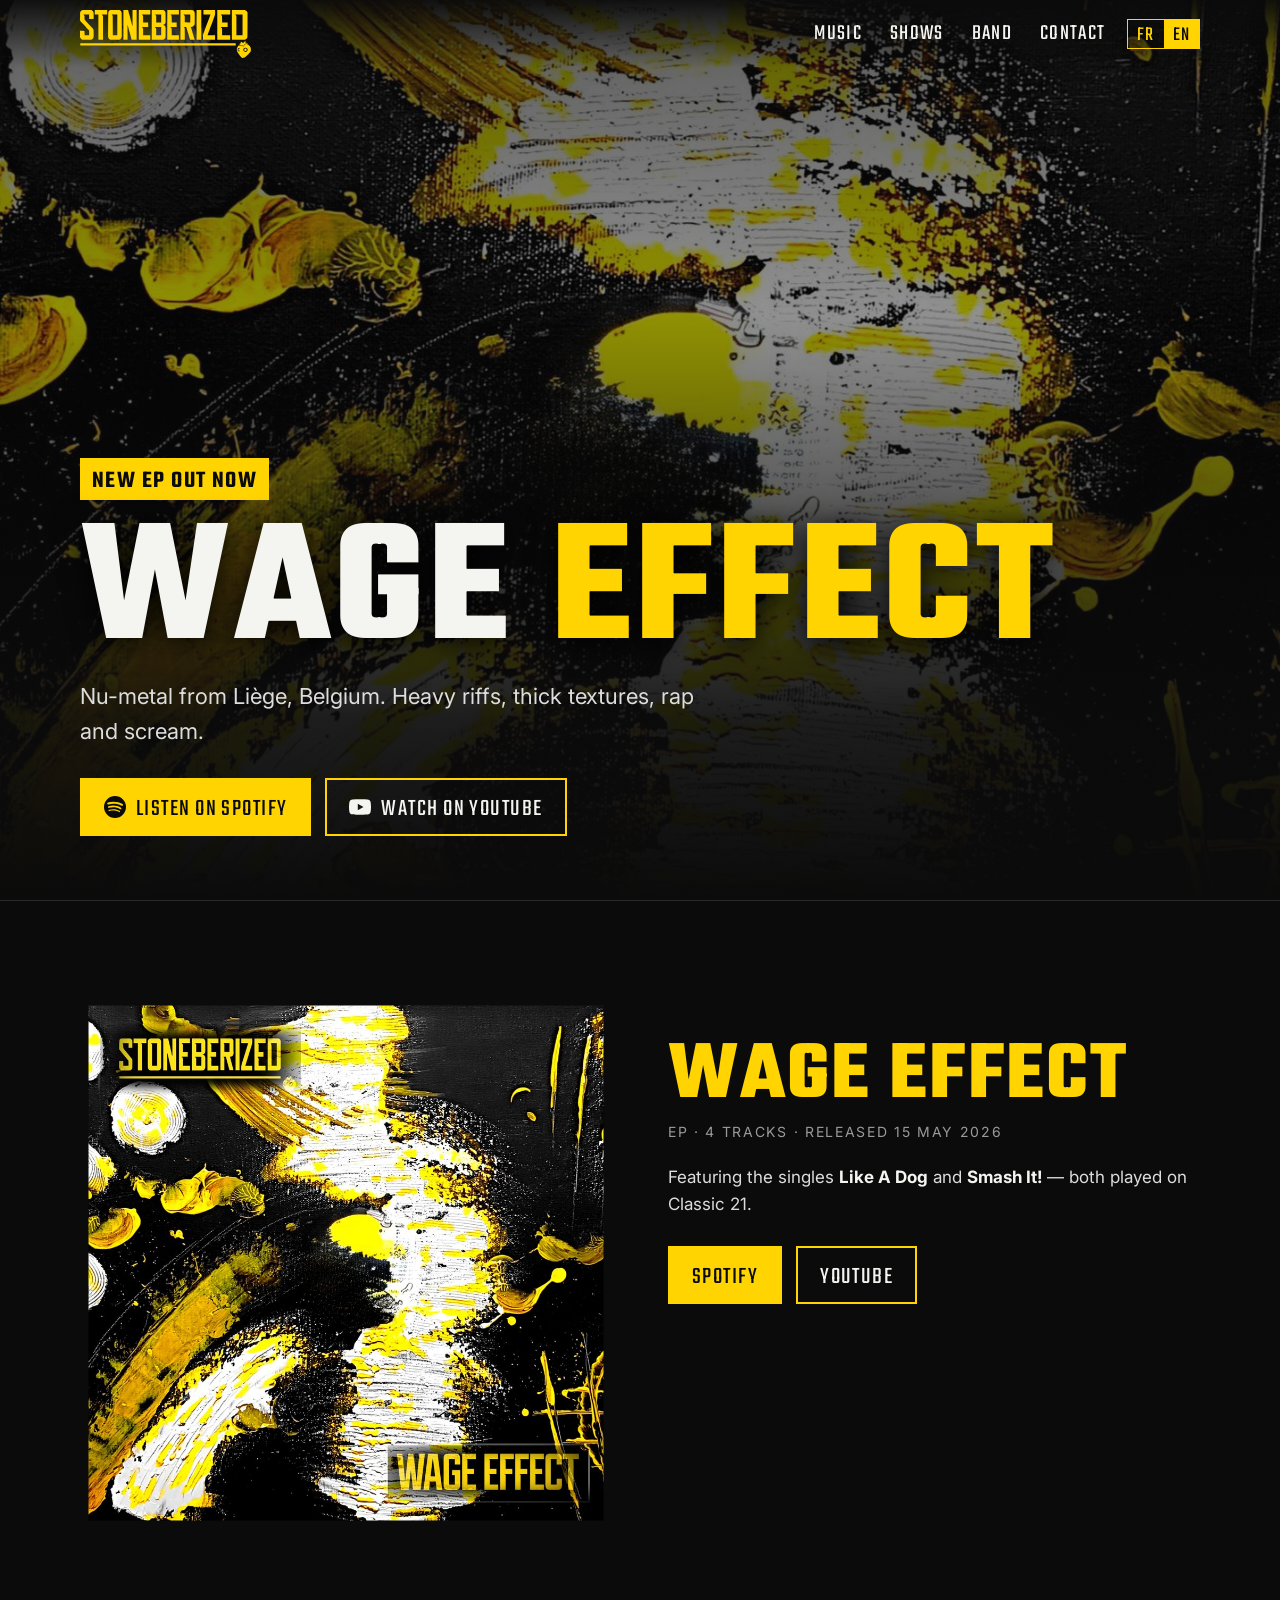
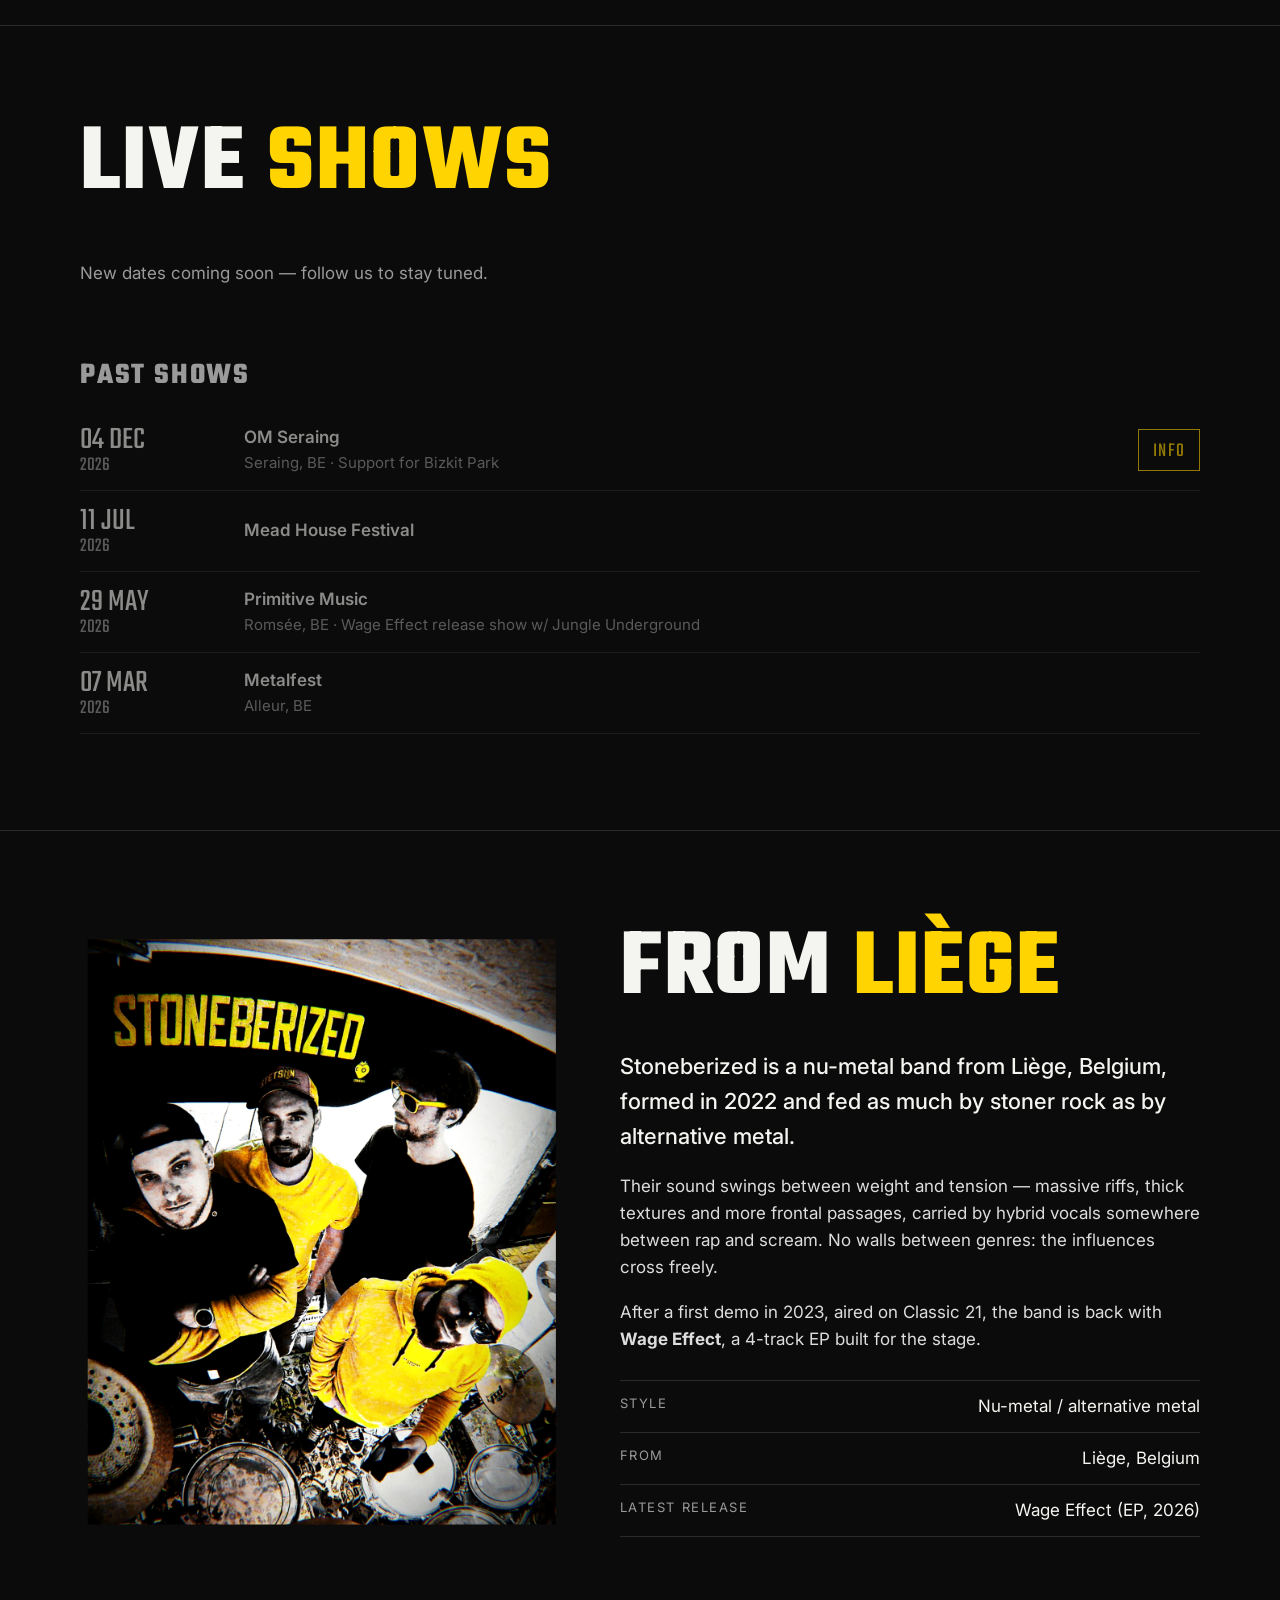
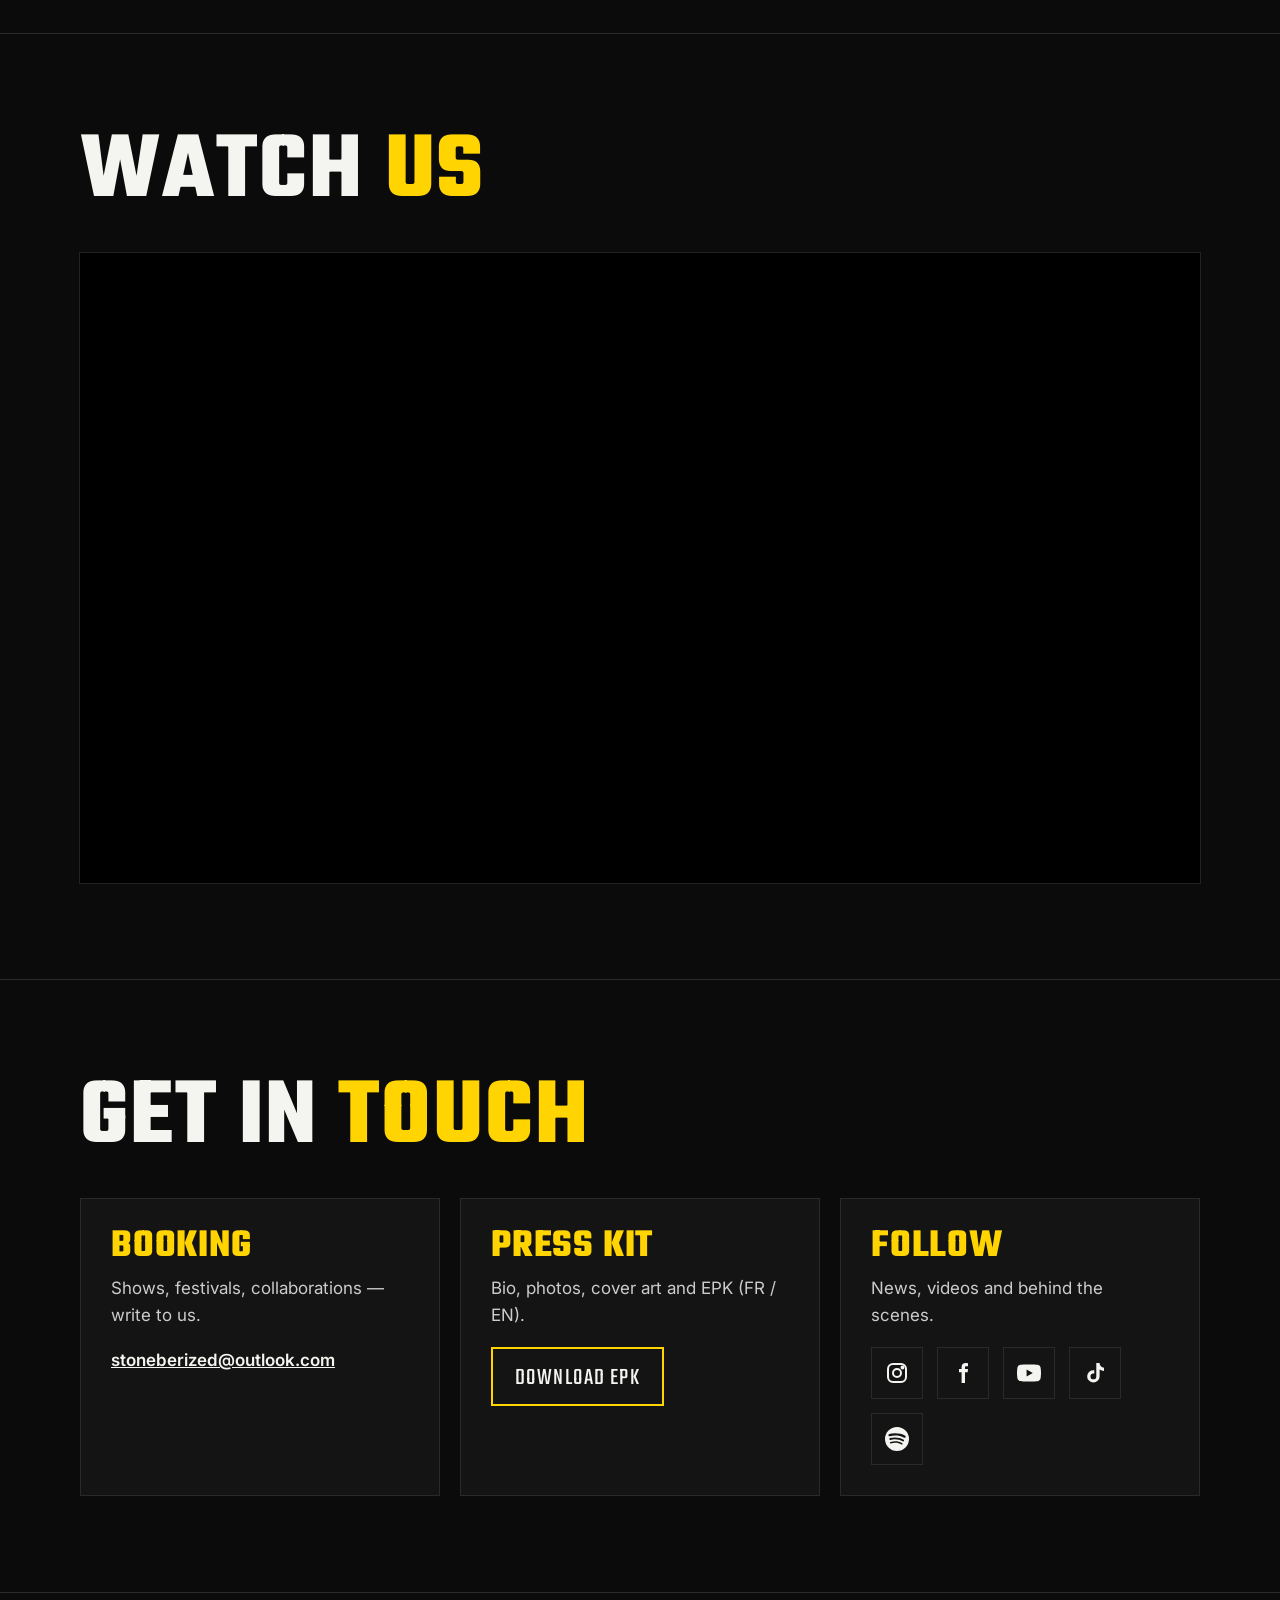
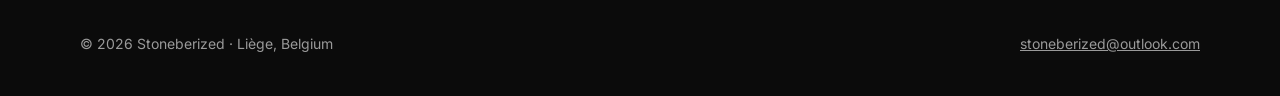
==== commit 60c3cedf: "Logo officiel dans le menu" ====
--- a/index.html
+++ b/index.html
@@ -30,12 +30,13 @@
   nav{position:fixed;inset:0 0 auto 0;z-index:10;background:linear-gradient(#0b0b0bee,#0b0b0b00);transition:background .3s}
   nav.solid{background:#0b0b0bf2;border-bottom:1px solid var(--line)}
   nav .wrap{display:flex;align-items:center;justify-content:space-between;height:68px}
-  .logo{font-family:Teko,'Arial Narrow',Impact,sans-serif;white-space:nowrap;flex-shrink:1;min-width:0;font-weight:700;font-size:34px;color:var(--yellow);text-decoration:none;letter-spacing:.03em;border-bottom:3px solid var(--yellow);line-height:1;padding-bottom:2px}
+  .logo{display:block;line-height:0;flex-shrink:1;min-width:0}
+  .logo img{height:48px;width:auto;max-width:100%}
   .menu{display:flex;gap:28px;list-style:none}
   .menu a{text-decoration:none;font-family:Teko,sans-serif;font-size:22px;text-transform:uppercase;letter-spacing:.06em;color:var(--white)}
   .menu a:hover{color:var(--yellow)}
-  @media (max-width:720px){.menu{gap:14px}.menu a{font-size:19px}.menu .hide-m{display:none}.logo{font-size:28px}}
-  @media (max-width:480px){.logo{font-size:clamp(22px,7.4vw,30px)}}
+  @media (max-width:720px){.menu{gap:14px}.menu a{font-size:19px}.menu .hide-m{display:none}.logo img{height:40px}}
+  @media (max-width:480px){.logo img{height:auto;width:clamp(150px,46vw,200px)}}
   .burger{display:none;background:none;border:1px solid var(--line);color:var(--white);width:40px;height:36px;cursor:pointer;place-items:center}
   .burger svg{width:22px;height:22px}
   @media (max-width:720px){
@@ -181,7 +182,7 @@
 
 <nav id="nav">
   <div class="wrap">
-    <a class="logo" href="#top">STONEBERIZED</a>
+    <a class="logo" href="#top"><img src="img/logo.svg" alt="STONEBERIZED" width="2064" height="578"></a>
     <div class="right">
       <ul class="menu">
         <li class="hide-s"><a href="#music" data-i18n="nav_music">Music</a></li>
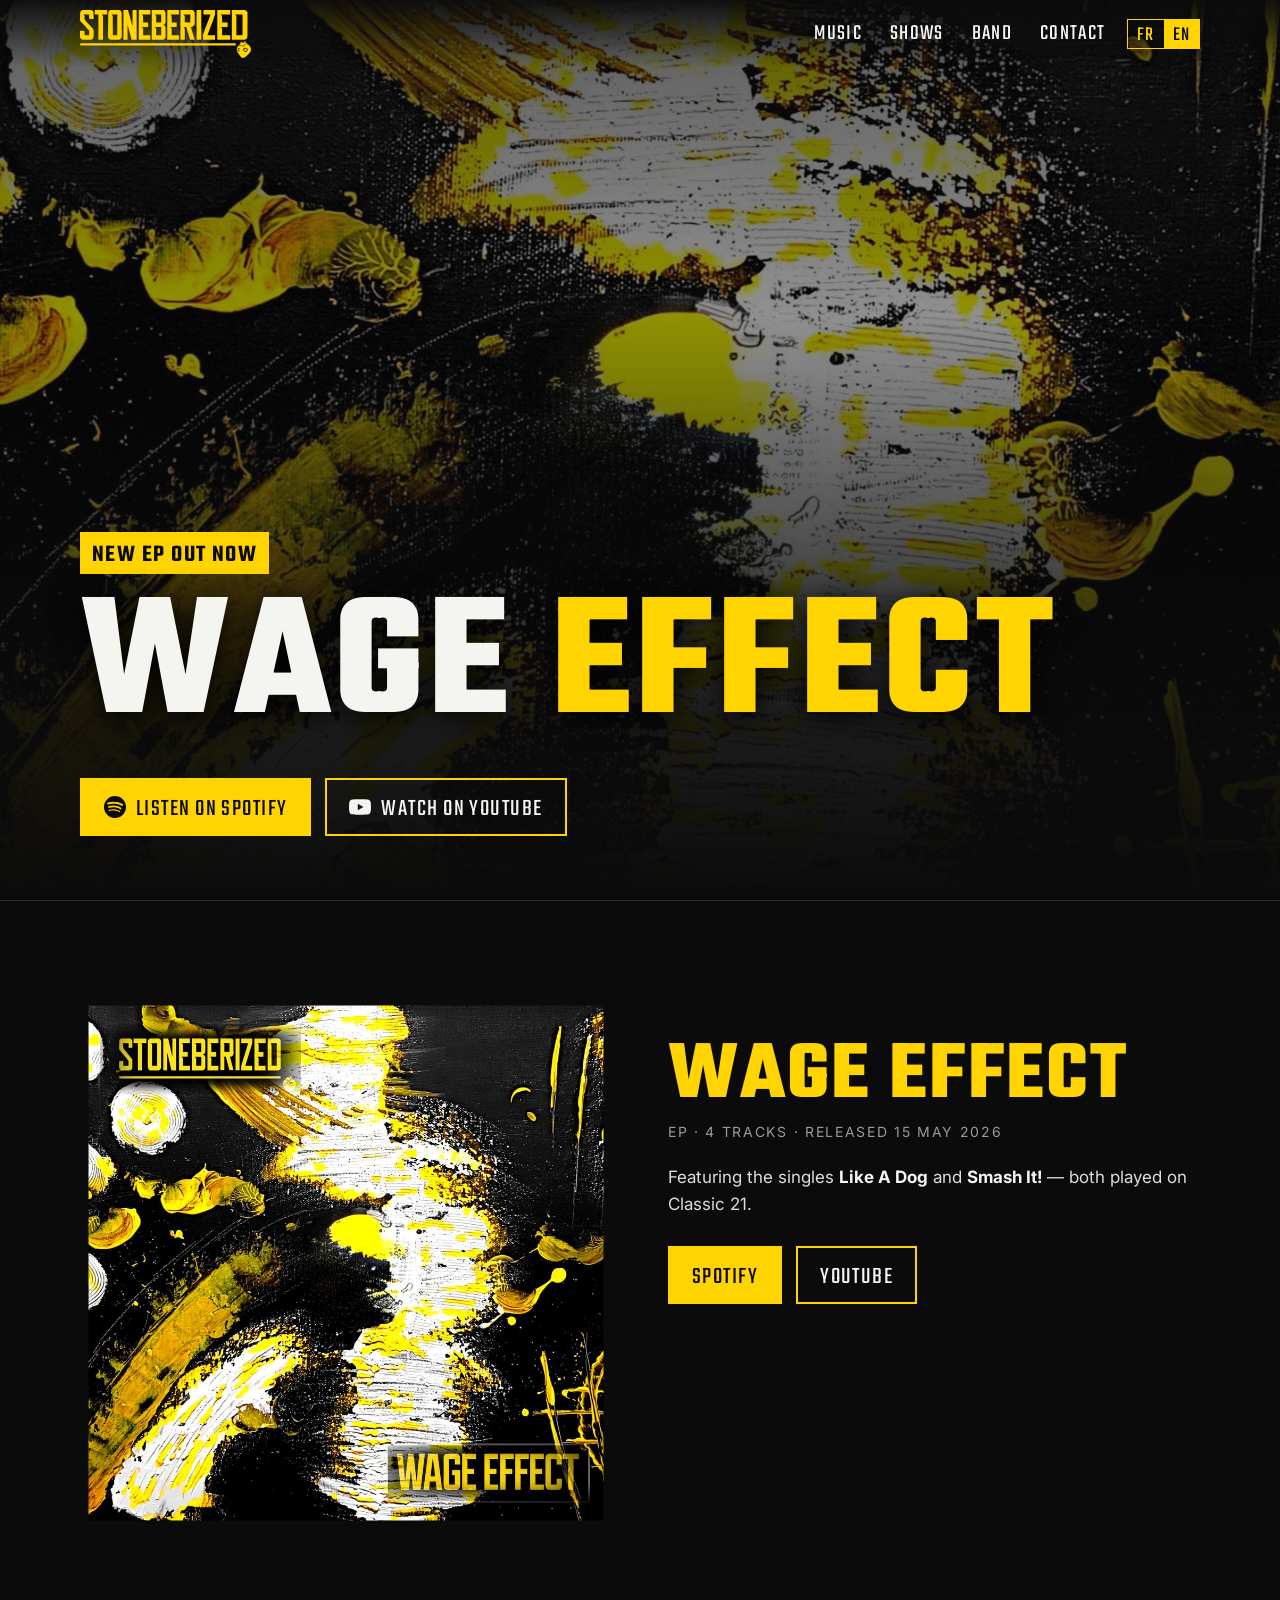
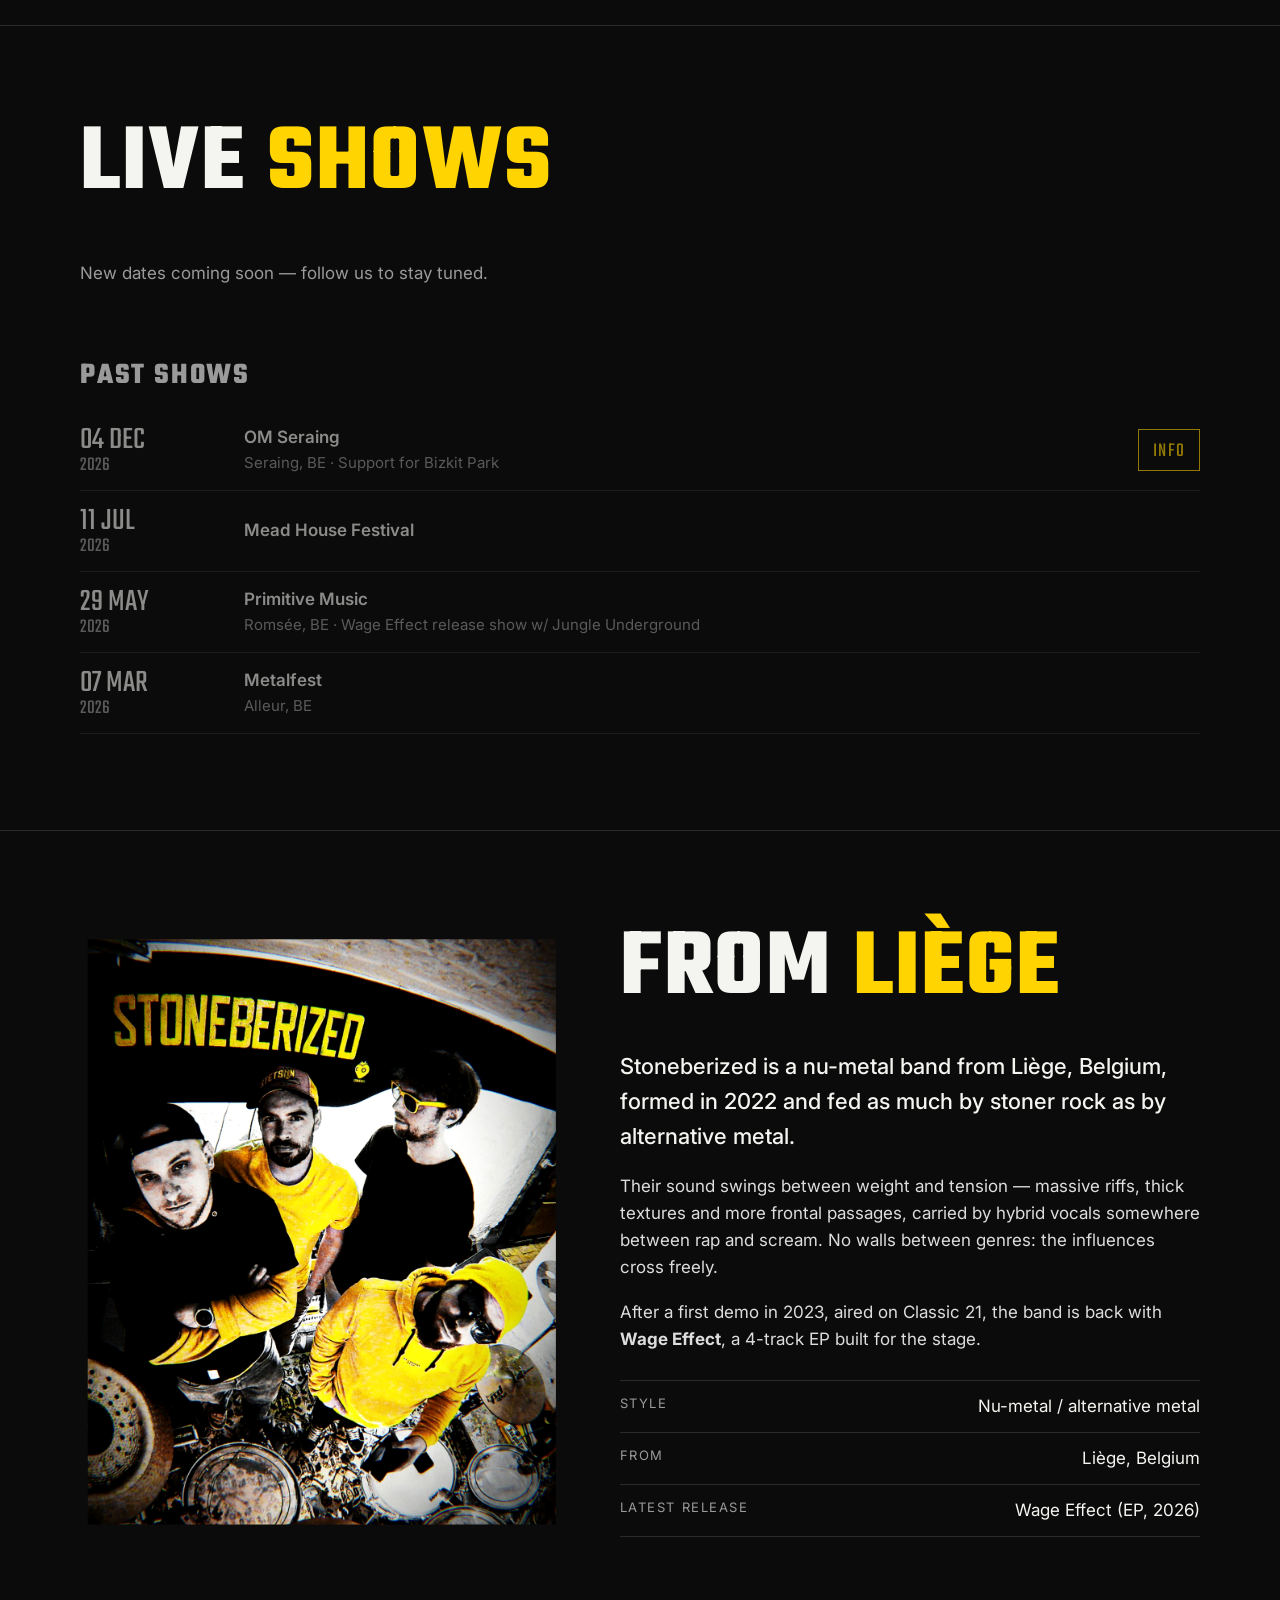
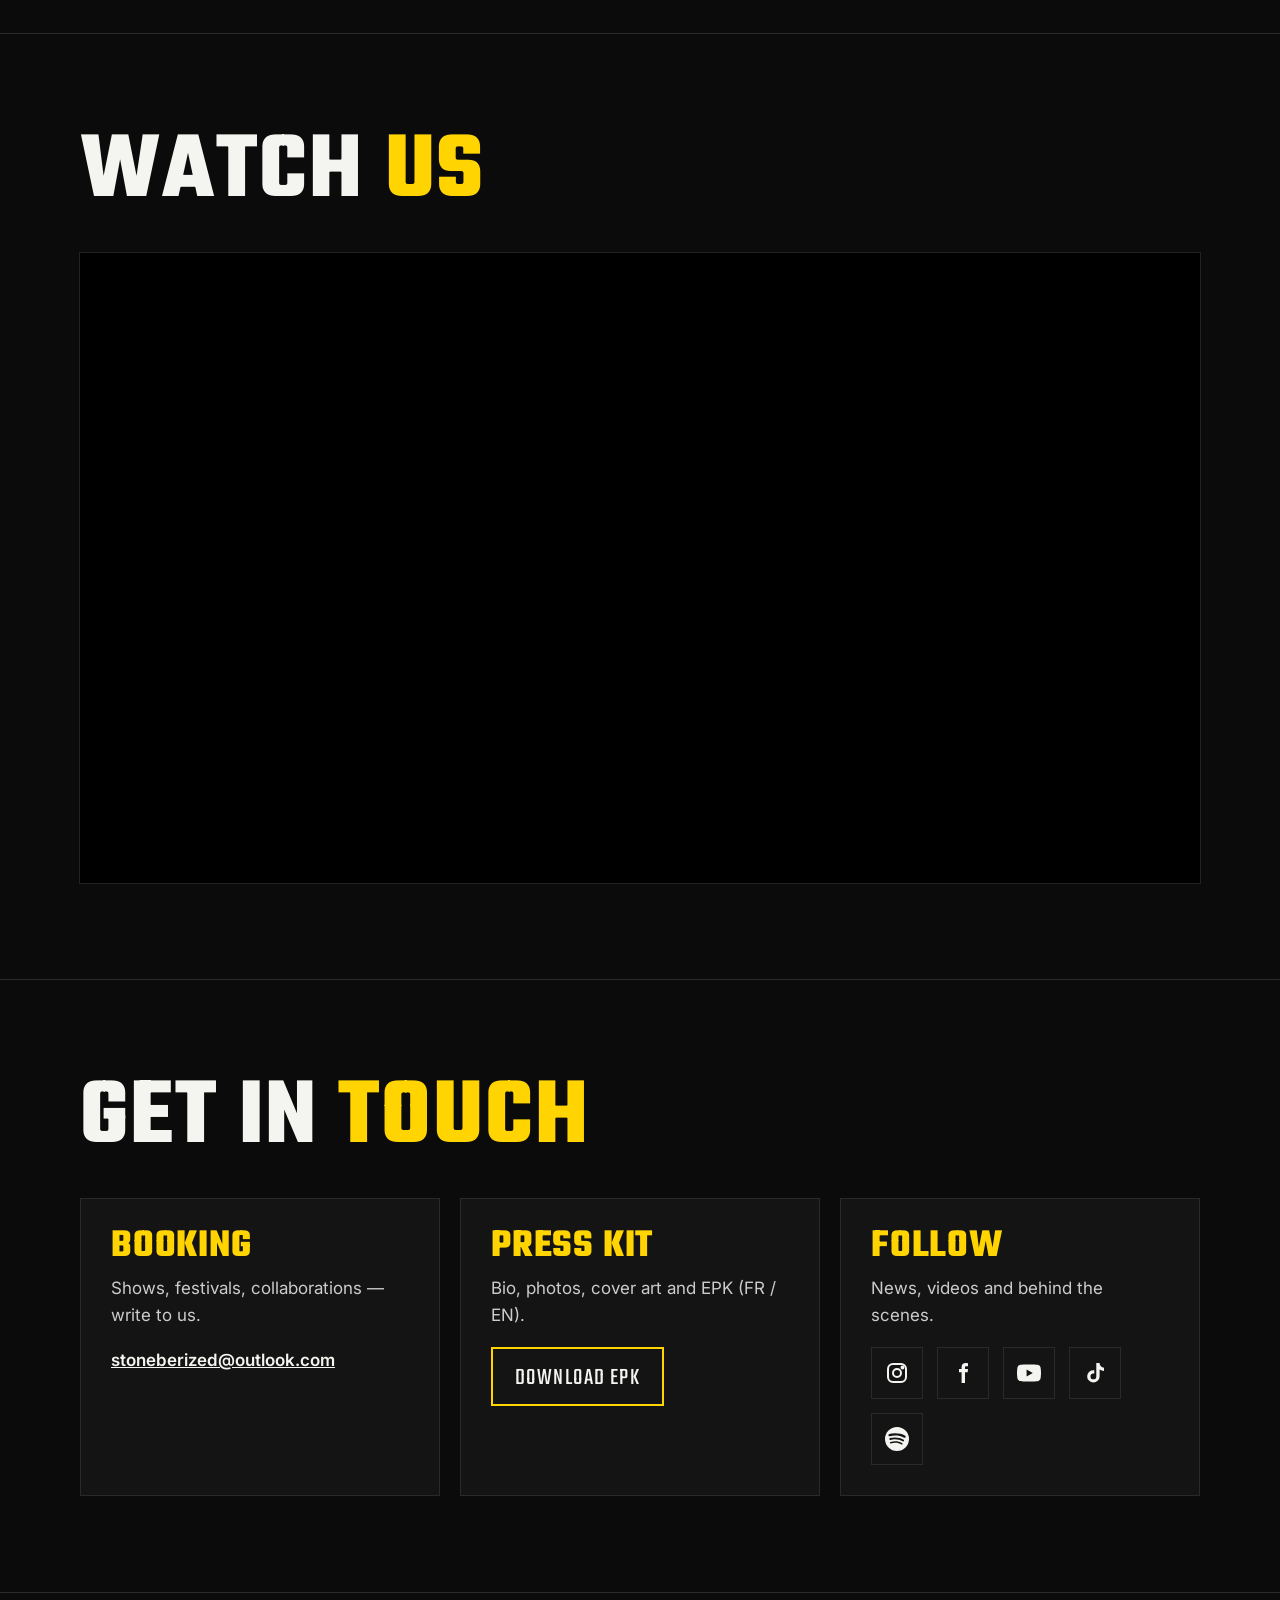
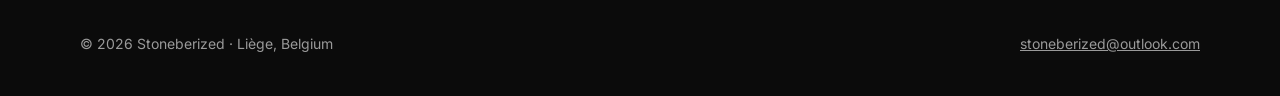
==== commit 64a518fd: "Retrait de la phrase sous Wage Effect" ====
--- a/index.html
+++ b/index.html
@@ -203,10 +203,9 @@
   <div class="wrap">
     <span class="kicker" data-i18n="kicker">New EP out now</span>
     <h1 class="display">Wage <span>Effect</span></h1>
-    <p class="sub" data-i18n="sub">Nu-metal from Liège, Belgium. Heavy riffs, thick textures, rap and scream.</p>
     <div class="btns">
       <a class="btn primary" href="https://open.spotify.com/intl-fr/artist/3HeWVxdd83QPtMjHb9DTah" target="_blank" rel="noopener">
-        <svg viewBox="0 0 24 24" fill="currentColor" aria-hidden="true"><path d="M12 0a12 12 0 1 0 0 24 12 12 0 0 0 0-24Zm5.5 17.3a.75.75 0 0 1-1 .25c-2.85-1.74-6.45-2.14-10.67-1.17a.75.75 0 1 1-.34-1.46c4.62-1.06 8.58-.6 11.76 1.35.36.22.47.68.25 1.03Zm1.47-3.27a.94.94 0 0 1-1.29.31c-3.27-2-8.25-2.59-12.11-1.42a.94.94 0 1 1-.55-1.8c4.42-1.34 9.9-.69 13.64 1.61.44.27.58.85.31 1.3Zm.13-3.4C15.18 8.3 8.7 8.08 4.97 9.22a1.13 1.13 0 1 1-.66-2.16c4.29-1.3 11.42-1.05 15.92 1.62a1.13 1.13 0 0 1-1.13 1.95Z"/></svg>
+        <svg viewBox="0 0 24 24" fill="currentColor" aria-hidden="true"><path d="M12 0a12 12 0 1 0 0 24 12 12 0 0 0 0-24Zm5.5 17.3a.75.75 0 0 1-1 .25c-2.85-1.74-6.45-2.14-10.67-1.17a.75.75 0 1 1-.34-1.46c4.62-1.06 8.58-.6 11.76 1.35.36.22.47.68.25 1.03Zm1.47-3.27a.94.94 0 0 1-1.29.31c-3.27-2-8.25-2.59-12.11-1.42a.94.94 0 1 1-.55-1.8c4.42-1.34 9.9-.69 13.64 1.61.44.27.58.85.31 1.3Zm.13-3.4C15.18 8.3 8.7 8.08 4.97 9.22a1.13 1.13 0 1 1-.66-2.16c4.29-1.3 11.42-1.05 15.92 1.62a1.13 1.13 0 0 1-1.130 1.95Z"/></svg>
         <span data-i18n="listen">Listen on Spotify</span></a>
       <a class="btn" href="https://www.youtube.com/@stoneberized2454" target="_blank" rel="noopener">
         <svg viewBox="0 0 24 24" fill="currentColor" aria-hidden="true"><path d="M23.5 6.2a3 3 0 0 0-2.1-2.1C19.5 3.6 12 3.6 12 3.6s-7.5 0-9.4.5A3 3 0 0 0 .5 6.2 31 31 0 0 0 0 12a31 31 0 0 0 .5 5.8 3 3 0 0 0 2.1 2.1c1.9.5 9.4.5 9.4.5s7.5 0 9.4-.5a3 3 0 0 0 2.1-2.1A31 31 0 0 0 24 12a31 31 0 0 0-.5-5.8ZM9.6 15.6V8.4l6.2 3.6-6.2 3.6Z"/></svg>
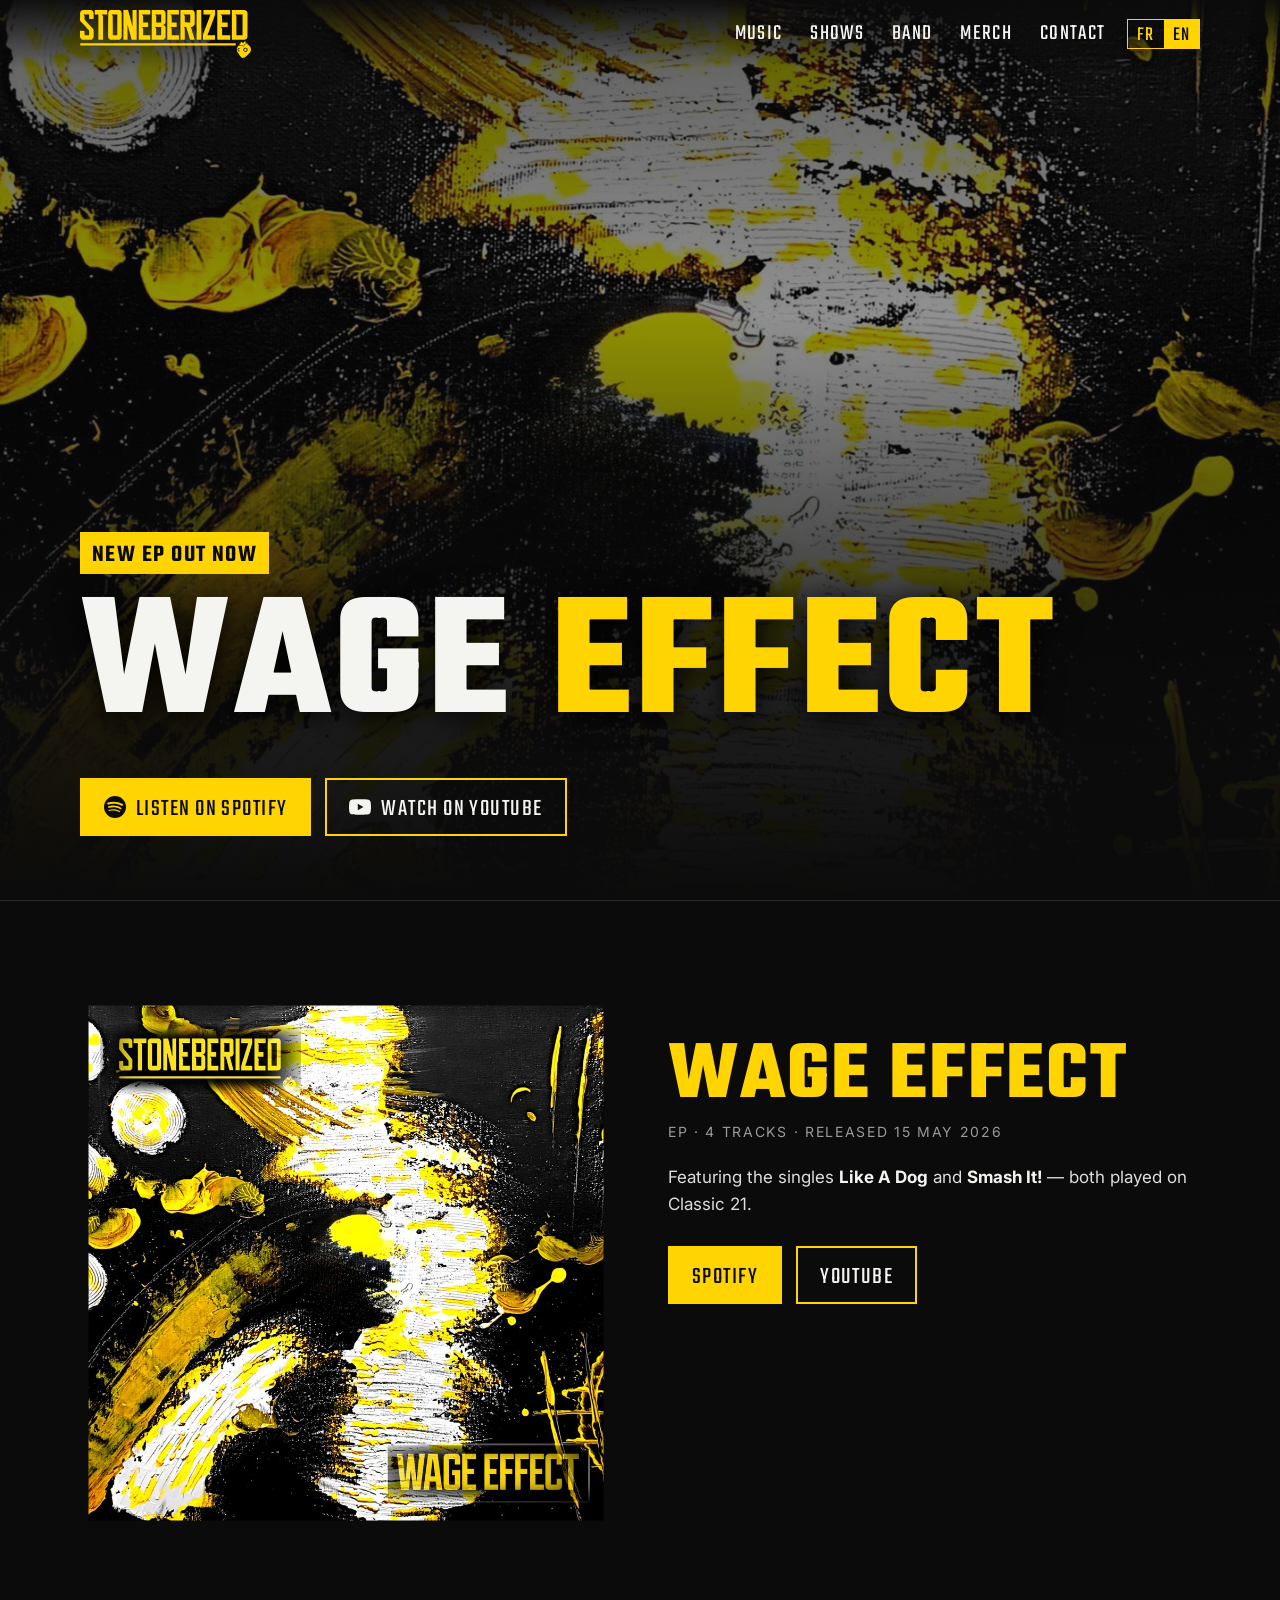
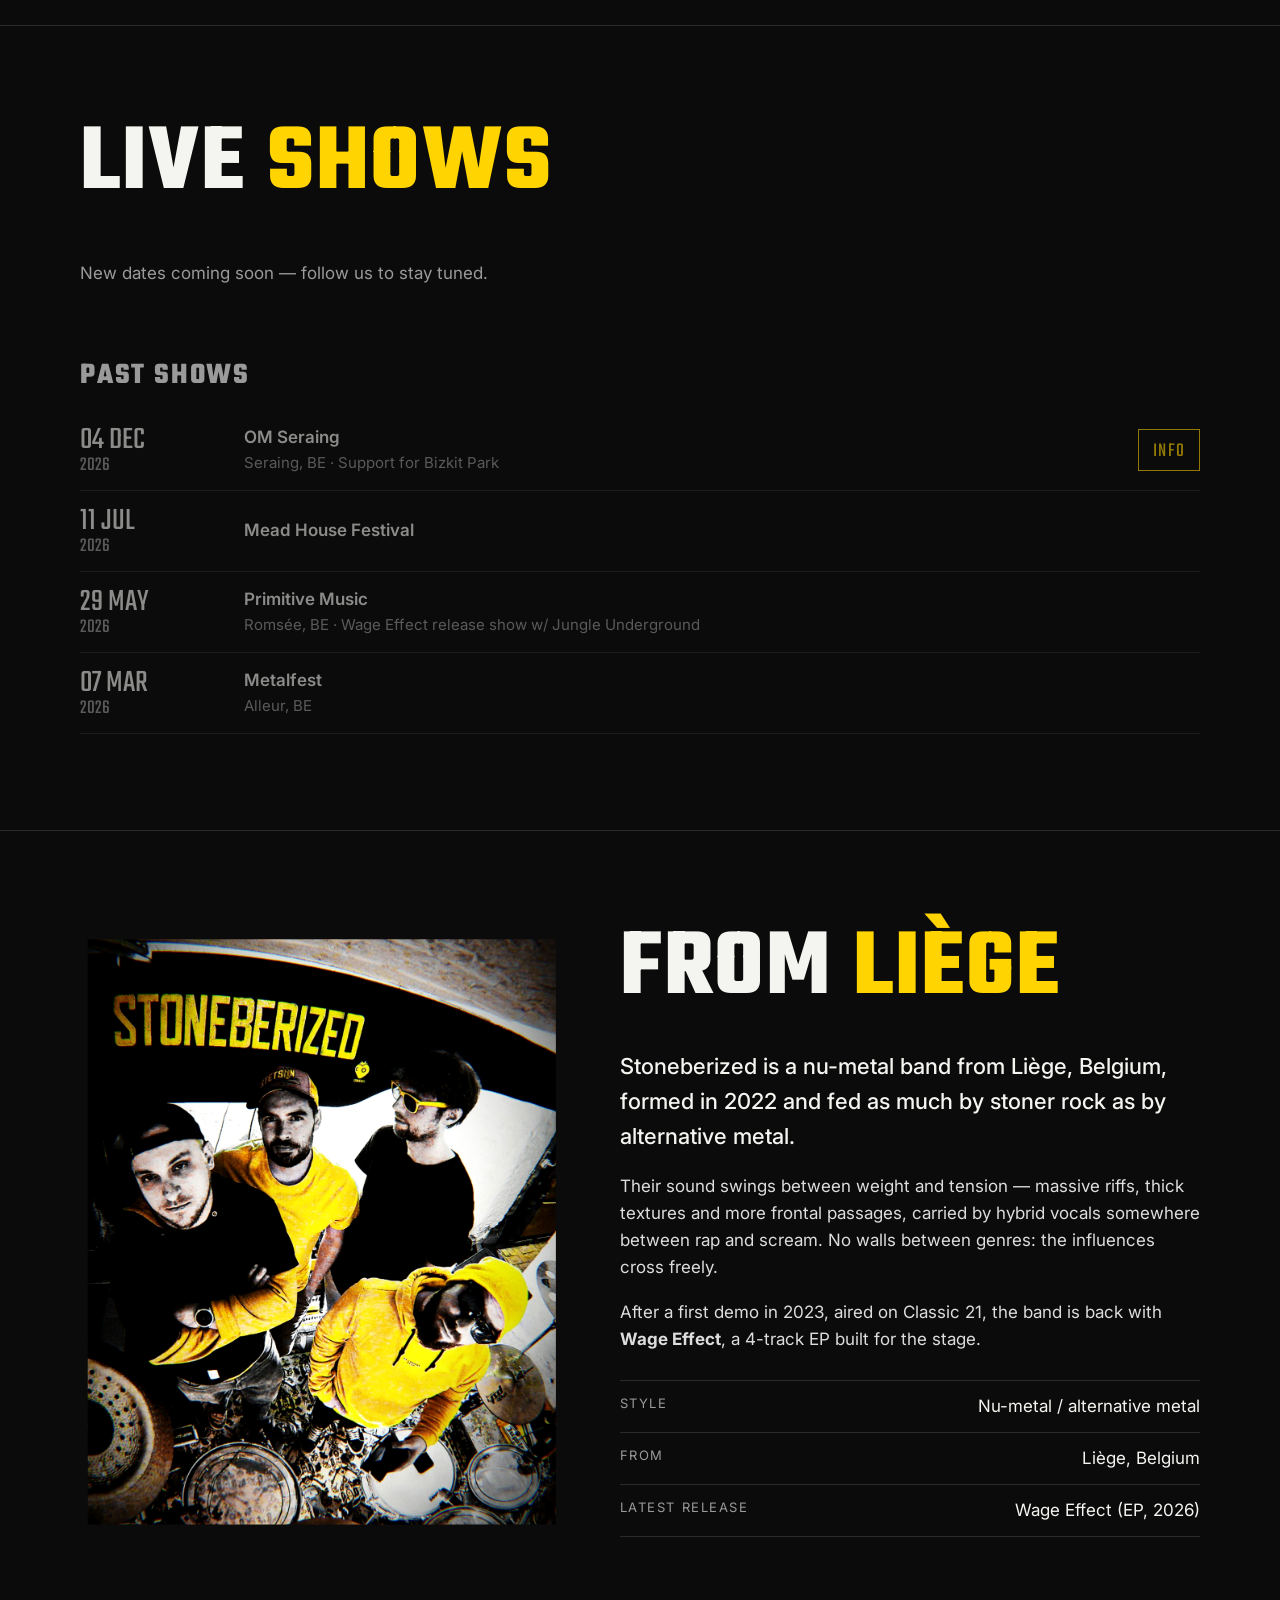
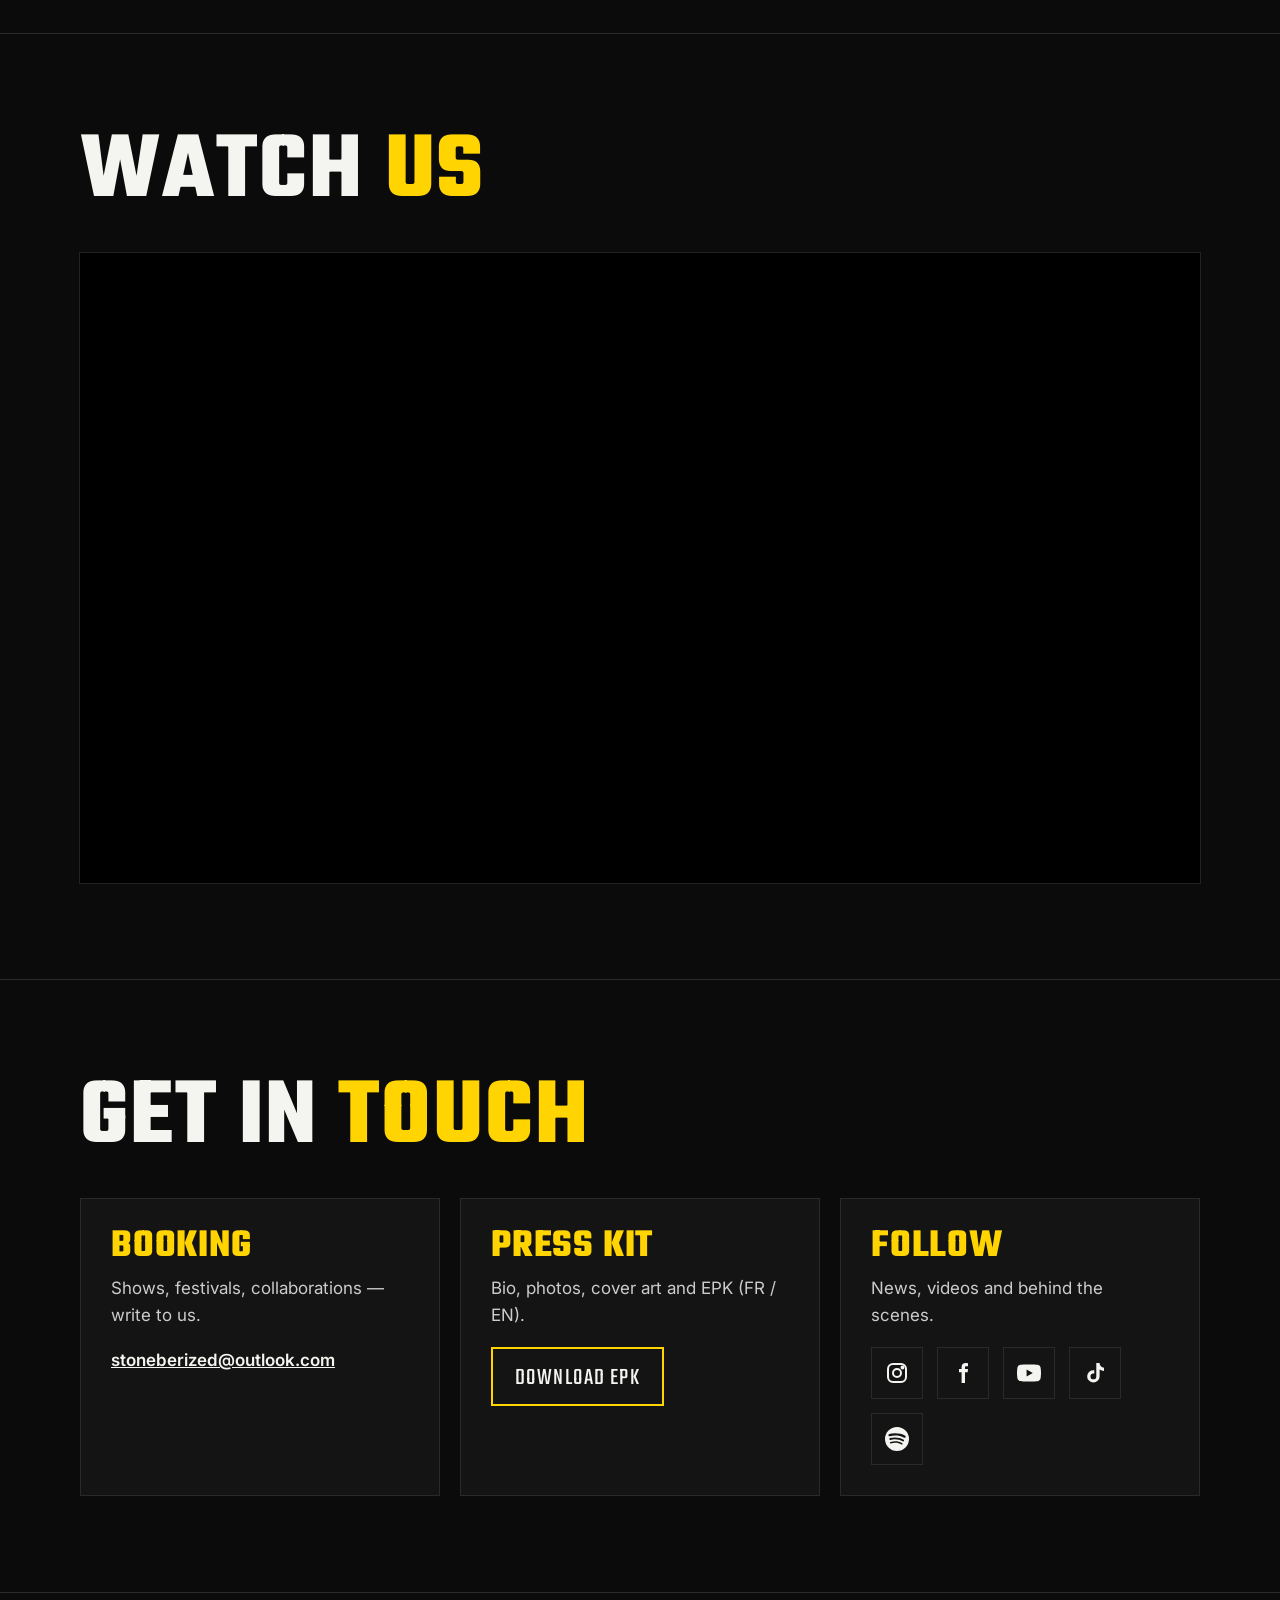
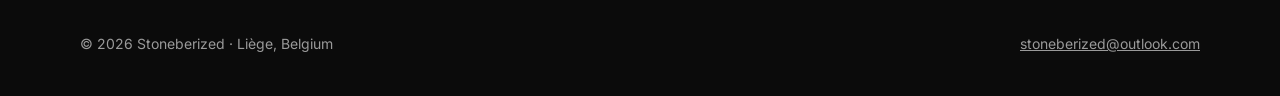
==== commit 63b46790: "Page Merch + séparation style/données/scripts" ====
--- a/index.html
+++ b/index.html
@@ -13,170 +13,7 @@
 <link rel="preconnect" href="https://fonts.googleapis.com">
 <link rel="preconnect" href="https://fonts.gstatic.com" crossorigin>
 <link href="https://fonts.googleapis.com/css2?family=Teko:wght@500;600;700&family=Inter:wght@400;500;600&display=swap" rel="stylesheet">
-<style>
-  :root{
-    --yellow:#ffd400; --yellow-dim:#c9a800; --black:#0b0b0b; --ink:#141414;
-    --grey:#9a9a9a; --white:#f4f4f0; --line:#2a2a2a;
-  }
-  *{box-sizing:border-box;margin:0;padding:0}
-  html{scroll-behavior:smooth}
-  body{background:var(--black);color:var(--white);font-family:Inter,system-ui,sans-serif;font-size:17px;line-height:1.6}
-  a{color:inherit}
-  img{max-width:100%;height:auto;display:block}
-  .display{font-family:Teko,Impact,sans-serif;text-transform:uppercase;letter-spacing:.02em;line-height:.9}
-  .wrap{width:min(1120px,92vw);margin-inline:auto}
-
-  /* NAV */
-  nav{position:fixed;inset:0 0 auto 0;z-index:10;background:linear-gradient(#0b0b0bee,#0b0b0b00);transition:background .3s}
-  nav.solid{background:#0b0b0bf2;border-bottom:1px solid var(--line)}
-  nav .wrap{display:flex;align-items:center;justify-content:space-between;height:68px}
-  .logo{display:block;line-height:0;flex-shrink:1;min-width:0}
-  .logo img{height:48px;width:auto;max-width:100%}
-  .menu{display:flex;gap:28px;list-style:none}
-  .menu a{text-decoration:none;font-family:Teko,sans-serif;font-size:22px;text-transform:uppercase;letter-spacing:.06em;color:var(--white)}
-  .menu a:hover{color:var(--yellow)}
-  @media (max-width:720px){.menu{gap:14px}.menu a{font-size:19px}.menu .hide-m{display:none}.logo img{height:40px}}
-  @media (max-width:480px){.logo img{height:auto;width:clamp(150px,46vw,200px)}}
-  .burger{display:none;background:none;border:1px solid var(--line);color:var(--white);width:40px;height:36px;cursor:pointer;place-items:center}
-  .burger svg{width:22px;height:22px}
-  @media (max-width:720px){
-    .burger{display:grid}
-    .menu{display:none;position:absolute;top:100%;left:0;right:0;flex-direction:column;gap:0;background:#0b0b0b;border-bottom:1px solid var(--line);padding:6px 4vw 14px}
-    nav.open .menu{display:flex}
-    nav.open{background:#0b0b0b}
-    .menu li{border-bottom:1px solid var(--line)}
-    .menu li:last-child{border-bottom:0}
-    .menu a{display:block;padding:12px 0 8px;font-size:26px}
-    .menu .hide-m,.menu .hide-s{display:block}
-  }
-  .show .date{white-space:nowrap}
-  .right{display:flex;align-items:center;gap:22px}
-  .lang{display:flex;border:1px solid var(--yellow);font-family:Teko,sans-serif;font-size:20px;line-height:1}
-  .lang button{background:none;border:0;color:var(--yellow);font:inherit;letter-spacing:.06em;padding:6px 9px 2px;cursor:pointer}
-  .lang button[aria-pressed="true"]{background:var(--yellow);color:var(--black)}
-  @media (max-width:420px){.right{gap:12px}.lang{font-size:18px}.lang button{padding:5px 7px 1px}}
-
-  /* HERO */
-  .hero{min-height:100svh;display:grid;align-items:end;position:relative;overflow:hidden;padding:120px 0 64px}
-  .hero::before{content:"";position:absolute;inset:0;background:url(img/hero.jpg) center/cover;filter:saturate(1.1);opacity:.55;transform:scale(1.05)}
-  .hero::after{content:"";position:absolute;inset:0;background:linear-gradient(180deg,#0b0b0b66 0%,#0b0b0b00 35%,#0b0b0bdd 80%,#0b0b0b 100%)}
-  .hero .wrap{position:relative;z-index:1}
-  .kicker{display:inline-block;background:var(--yellow);color:var(--black);font-family:Teko,sans-serif;font-weight:600;font-size:24px;text-transform:uppercase;padding:4px 12px 0;letter-spacing:.06em}
-  .hero h1{font-size:clamp(76px,14vw,190px);color:var(--white);margin:14px 0 4px;text-shadow:0 4px 30px #000}
-  .hero h1 span{color:var(--yellow)}
-  .hero p.sub{font-size:clamp(18px,2.2vw,22px);color:#ddd;max-width:640px}
-  .btns{display:flex;flex-wrap:wrap;gap:14px;margin-top:28px}
-  .btn{display:inline-flex;align-items:center;gap:10px;font-family:Teko,sans-serif;font-size:24px;text-transform:uppercase;letter-spacing:.06em;text-decoration:none;padding:10px 22px 6px;border:2px solid var(--yellow);transition:.2s}
-  .btn.primary{background:var(--yellow);color:var(--black)}
-  .btn:hover{transform:translateY(-2px);box-shadow:0 6px 0 var(--yellow-dim)}
-  .btn svg{width:22px;height:22px;margin-top:-4px}
-
-  /* SECTIONS */
-  section{padding:96px 0;border-top:1px solid var(--line);scroll-margin-top:40px}
-  h2{font-size:clamp(54px,8vw,96px);margin-bottom:36px}
-  h2 em{font-style:normal;color:var(--yellow)}
-
-  /* RELEASE */
-  .release{display:grid;grid-template-columns:minmax(0,1fr) minmax(0,1fr);gap:56px;align-items:center}
-  .release img{box-shadow:0 30px 80px #000,0 0 0 1px #222}
-  .release h3{font-size:clamp(56px,7vw,84px);color:var(--yellow)}
-  .meta{color:var(--grey);text-transform:uppercase;letter-spacing:.12em;font-size:14px;margin:6px 0 20px}
-  .tracks{color:#ddd;margin-bottom:24px}
-  .tracks b{color:var(--white)}
-  iframe.spotify{width:100%;height:152px;border:0;border-radius:12px;margin-top:22px}
-  @media (max-width:820px){.release{grid-template-columns:1fr;gap:32px}}
-
-  /* SHOWS */
-  .shows h3{font-family:Teko,sans-serif;text-transform:uppercase;font-size:30px;color:var(--grey);letter-spacing:.06em;margin:8px 0 10px}
-  .show{display:grid;grid-template-columns:140px 1fr auto;gap:24px;align-items:center;padding:22px 0;border-bottom:1px solid var(--line)}
-  .show .date{font-family:Teko,sans-serif;font-size:44px;line-height:1;color:var(--yellow)}
-  .show .date small{display:block;font-size:20px;color:var(--grey)}
-  .show .venue{font-size:20px;font-weight:600}
-  .show .city{color:var(--grey);font-size:15px}
-  .show .tag{font-family:Teko,sans-serif;font-size:20px;text-transform:uppercase;letter-spacing:.06em;text-decoration:none;border:1px solid var(--yellow);color:var(--yellow);padding:6px 14px 2px;white-space:nowrap}
-  .show .tag:hover{background:var(--yellow);color:var(--black)}
-  .past .show{opacity:.55;padding:14px 0}
-  .past .show .date{font-size:32px;color:var(--white)}
-  .past .show .venue{font-size:17px}
-  .empty{color:var(--grey);padding:16px 0}
-  @media (max-width:600px){.show{grid-template-columns:112px 1fr;gap:14px}.show .tag{grid-column:2;justify-self:start}.show .date{font-size:36px}}
-
-  /* BAND */
-  .band{display:grid;grid-template-columns:minmax(0,5fr) minmax(0,6fr);gap:56px;align-items:center}
-  .band img{width:100%;aspect-ratio:4/5;object-fit:cover;filter:contrast(1.05)}
-  .band p{margin-bottom:18px;color:#ddd}
-  .band p.lead{font-size:22px;color:var(--white);font-weight:500}
-  .facts{list-style:none;margin-top:26px;border-top:1px solid var(--line)}
-  .facts li{display:flex;justify-content:space-between;gap:16px;padding:12px 0;border-bottom:1px solid var(--line)}
-  .facts span{color:var(--grey);text-transform:uppercase;font-size:13px;letter-spacing:.12em}
-  @media (max-width:820px){.band{grid-template-columns:1fr;gap:32px}}
-
-  /* VIDEO */
-  .video{position:relative;aspect-ratio:16/9;background:#000;box-shadow:0 0 0 1px #222}
-  .video iframe{position:absolute;inset:0;width:100%;height:100%;border:0}
-
-  /* CONTACT */
-  .contact{display:grid;grid-template-columns:repeat(auto-fit,minmax(260px,1fr));gap:20px}
-  .card{border:1px solid var(--line);padding:30px;background:var(--ink)}
-  .card h3{font-size:40px;color:var(--yellow);margin-bottom:10px}
-  .card p{color:#ccc;margin-bottom:18px}
-  .card a.mail{font-weight:600;word-break:break-all}
-  .socials{display:flex;gap:14px;flex-wrap:wrap}
-  .socials a{width:52px;height:52px;display:grid;place-items:center;border:1px solid var(--line);transition:.2s}
-  .socials a:hover{background:var(--yellow);color:var(--black);border-color:var(--yellow)}
-  .socials svg{width:24px;height:24px}
-
-  footer{padding:40px 0;border-top:1px solid var(--line);color:var(--grey);font-size:14px}
-  footer .wrap{display:flex;justify-content:space-between;flex-wrap:wrap;gap:12px}
-
-  /* hide the white frame baked into the photos */
-  .release img,.band img{clip-path:inset(1.6%)}
-  .release img{box-shadow:none}
-
-  /* ===== PHONE ===== */
-  @media (max-width:600px){
-    body{font-size:16px}
-    nav .wrap{height:58px;gap:12px}
-    .hero{min-height:auto;padding:110px 0 44px}
-    .hero::before{opacity:.4}
-    .kicker{font-size:19px;padding:3px 9px 0}
-    .hero h1{font-size:84px;margin:10px 0 6px}
-    .hero p.sub{font-size:17px}
-    .btns{gap:10px;margin-top:22px}
-    .btn{font-size:20px;padding:9px 16px 5px}
-    .hero .btn{width:100%;justify-content:center}
-    section{padding:52px 0}
-    h2{font-size:52px;margin-bottom:22px}
-    .release{gap:22px}
-    .release h3{font-size:52px}
-    .meta{font-size:12px;margin-bottom:12px}
-    .tracks{margin-bottom:6px}
-    iframe.spotify{height:80px;margin-top:18px}
-    .shows h3{font-size:24px}
-    .show{grid-template-columns:86px 1fr;gap:12px;padding:16px 0}
-    .show .date{font-size:30px}
-    .show .date small{font-size:16px}
-    .show .venue{font-size:17px}
-    .show .city{font-size:14px}
-    .show .tag{font-size:17px;padding:4px 10px 1px}
-    .past .show{padding:10px 0}
-    .past .show .date{font-size:24px}
-    .past h3{margin-top:30px !important}
-    .band{gap:24px}
-    .band img{aspect-ratio:1/1;object-position:50% 45%}
-    .band p.lead{font-size:18px}
-    .band p{margin-bottom:14px}
-    .facts li{font-size:15px}
-    .contact{gap:12px}
-    .card{padding:22px}
-    .card h3{font-size:32px;margin-bottom:6px}
-    .card p{margin-bottom:14px}
-    .socials{gap:8px}
-    .socials a{width:46px;height:46px}
-    .socials svg{width:22px;height:22px}
-    footer{padding:28px 0;font-size:13px}
-  }
-</style>
+<link rel="stylesheet" href="style.css">
 </head>
 <body>
 
@@ -188,6 +25,7 @@
         <li class="hide-s"><a href="#music" data-i18n="nav_music">Music</a></li>
         <li><a href="#shows" data-i18n="nav_shows">Shows</a></li>
         <li class="hide-m"><a href="#band" data-i18n="nav_band">Band</a></li>
+        <li><a href="merch.html" data-i18n="nav_merch">Merch</a></li>
         <li class="hide-s"><a href="#contact" data-i18n="nav_contact">Contact</a></li>
       </ul>
       <div class="lang" role="group" aria-label="Language">
@@ -303,115 +141,7 @@
   </div>
 </footer>
 
-<script>
-/* =========================================================
-   CONCERTS — to add a show, copy one line and edit it.
-   date: "YYYY-MM-DD"   link: optional (tickets / event page)
-   note: text in English (en) and French (fr)
-   Shows move to "Past shows" automatically after their date.
-   ========================================================= */
-const SHOWS = [
-  { date: "2026-12-04", venue: "OM Seraing", city: "Seraing, BE", link: "https://omconcerts.be/en/concert/bizkit-park-2/",
-    note: { en: "Support for Bizkit Park", fr: "Première partie de Bizkit Park" } },
-  { date: "2026-07-11", venue: "Mead House Festival", city: "" },
-  { date: "2026-05-29", venue: "Primitive Music", city: "Romsée, BE",
-    note: { en: "Wage Effect release show w/ Jungle Underground", fr: "Release show de Wage Effect avec Jungle Underground" } },
-  { date: "2026-03-07", venue: "Metalfest", city: "Alleur, BE" },
-];
-
-/* =========================================================
-   TEXTS — English (en) and French (fr)
-   ========================================================= */
-const T = {
-  en: {
-    nav_music:"Music", nav_shows:"Shows", nav_band:"Band", nav_contact:"Contact",
-    kicker:"New EP out now",
-    sub:"Nu-metal from Liège, Belgium. Heavy riffs, thick textures, rap and scream.",
-    listen:"Listen on Spotify", watch_yt:"Watch on YouTube",
-    meta:"EP · 4 tracks · Released 15 May 2026",
-    tracks:"Featuring the singles <b>Like A Dog</b> and <b>Smash It!</b> — both played on Classic 21.",
-    h_shows:"Live <em>shows</em>", past:"Past shows", info:"Info",
-    no_shows:"New dates coming soon — follow us to stay tuned.",
-    h_band:"From <em>Liège</em>",
-    bio1:"Stoneberized is a nu-metal band from Liège, Belgium, formed in 2022 and fed as much by stoner rock as by alternative metal.",
-    bio2:"Their sound swings between weight and tension — massive riffs, thick textures and more frontal passages, carried by hybrid vocals somewhere between rap and scream. No walls between genres: the influences cross freely.",
-    bio3:"After a first demo in 2023, aired on Classic 21, the band is back with <b>Wage Effect</b>, a 4-track EP built for the stage.",
-    f_style:"Style", f_style_v:"Nu-metal / alternative metal", f_from:"From", f_from_v:"Liège, Belgium", f_rel:"Latest release",
-    h_video:"Watch <em>us</em>", h_contact:"Get in <em>touch</em>",
-    c_booking:"Shows, festivals, collaborations — write to us.",
-    c_press_h:"Press kit", c_press:"Bio, photos, cover art and EPK (FR / EN).", c_press_btn:"Download EPK",
-    c_follow_h:"Follow", c_follow:"News, videos and behind the scenes.",
-    belgium:"Belgium"
-  },
-  fr: {
-    nav_music:"Musique", nav_shows:"Concerts", nav_band:"Le groupe", nav_contact:"Contact",
-    kicker:"Nouvel EP disponible",
-    sub:"Nu-metal liégeois. Riffs massifs, textures épaisses, rap et scream.",
-    listen:"Écouter sur Spotify", watch_yt:"Voir sur YouTube",
-    meta:"EP · 4 titres · Sorti le 15 mai 2026",
-    tracks:"Avec les singles <b>Like A Dog</b> et <b>Smash It!</b> — tous deux diffusés sur Classic 21.",
-    h_shows:"<em>Concerts</em>", past:"Concerts passés", info:"Infos",
-    no_shows:"De nouvelles dates arrivent bientôt — suivez-nous pour ne rien rater.",
-    h_band:"Made in <em>Liège</em>",
-    bio1:"Stoneberized est un groupe nu-metal liégeois formé en 2022, nourri autant par le stoner que par le metal alternatif.",
-    bio2:"Leur son oscille entre lourdeur et tension, alternant riffs massifs, textures épaisses et passages plus frontaux, portés par un chant hybride entre rap et scream. Le groupe revendique une approche sans cloison, où les influences se croisent librement.",
-    bio3:"Après une première démo sortie en 2023 — diffusée sur Classic 21 — Stoneberized revient avec <b>Wage Effect</b>, un EP 4 titres pensé pour le live.",
-    f_style:"Style", f_style_v:"Nu-metal / metal alternatif", f_from:"Origine", f_from_v:"Liège, Belgique", f_rel:"Dernière sortie",
-    h_video:"En <em>vidéo</em>", h_contact:"<em>Contact</em>",
-    c_booking:"Concerts, festivals, collaborations — écrivez-nous.",
-    c_press_h:"Dossier presse", c_press:"Bio, photos, pochette et EPK (FR / EN).", c_press_btn:"Télécharger l'EPK",
-    c_follow_h:"Suivez-nous", c_follow:"Actus, vidéos et coulisses.",
-    belgium:"Belgique"
-  }
-};
-
-(function(){
-  let lang = "en";
-  try { lang = localStorage.getItem("lang") || ((navigator.language||"").toLowerCase().startsWith("fr") ? "fr" : "en"); } catch(e) {}
-  if (!T[lang]) lang = "en";
-
-  function renderShows(){
-    const today = new Date(); today.setHours(0,0,0,0);
-    const loc = lang === "fr" ? "fr-BE" : "en-GB";
-    const fmt = d => d.toLocaleDateString(loc,{day:"2-digit",month:"short"}).replace(".","").toUpperCase();
-    const row = s => {
-      const d = new Date(s.date+"T00:00:00");
-      const note = s.note ? (s.note[lang] || s.note.en) : "";
-      const sub = [s.city, note].filter(Boolean).join(" · ");
-      return `<div class="show">
-        <div class="date">${fmt(d)}<small>${d.getFullYear()}</small></div>
-        <div><div class="venue">${s.venue}</div>${sub?`<div class="city">${sub}</div>`:""}</div>
-        ${s.link?`<a class="tag" href="${s.link}" target="_blank" rel="noopener">${T[lang].info}</a>`:"<span></span>"}
-      </div>`;
-    };
-    const up = SHOWS.filter(s=>new Date(s.date+"T00:00:00")>=today).sort((a,b)=>a.date.localeCompare(b.date));
-    const past = SHOWS.filter(s=>new Date(s.date+"T00:00:00")<today).sort((a,b)=>b.date.localeCompare(a.date));
-    document.getElementById("upcoming").innerHTML = up.length ? up.map(row).join("") : `<p class="empty">${T[lang].no_shows}</p>`;
-    document.getElementById("past").innerHTML = past.map(row).join("");
-    document.getElementById("past-wrap").hidden = !past.length;
-  }
-
-  function apply(l){
-    lang = l;
-    document.documentElement.lang = l;
-    document.querySelectorAll("[data-i18n]").forEach(el => {
-      const v = T[l][el.dataset.i18n]; if (v !== undefined) el.innerHTML = v;
-    });
-    document.querySelectorAll(".lang button").forEach(b => b.setAttribute("aria-pressed", b.dataset.lang === l));
-    renderShows();
-    try { localStorage.setItem("lang", l); } catch(e) {}
-  }
-
-  document.querySelectorAll(".lang button").forEach(b => b.addEventListener("click", () => apply(b.dataset.lang)));
-  apply(lang);
-
-  document.getElementById("year").textContent = new Date().getFullYear();
-  const nav = document.getElementById("nav");
-  const burger = document.getElementById("burger");
-  burger.addEventListener("click", () => { const o = nav.classList.toggle("open"); burger.setAttribute("aria-expanded", o); });
-  document.querySelectorAll(".menu a").forEach(a => a.addEventListener("click", () => { nav.classList.remove("open"); burger.setAttribute("aria-expanded", false); }));
-  addEventListener("scroll",()=>nav.classList.toggle("solid",scrollY>40),{passive:true});
-})();
-</script>
+<script src="data.js"></script>
+<script src="site.js"></script>
 </body>
 </html>
--- a/style.css
+++ b/style.css
@@ -0,0 +1,172 @@
+  :root{
+    --yellow:#ffd400; --yellow-dim:#c9a800; --black:#0b0b0b; --ink:#141414;
+    --grey:#9a9a9a; --white:#f4f4f0; --line:#2a2a2a;
+  }
+  *{box-sizing:border-box;margin:0;padding:0}
+  html{scroll-behavior:smooth}
+  body{background:var(--black);color:var(--white);font-family:Inter,system-ui,sans-serif;font-size:17px;line-height:1.6}
+  a{color:inherit}
+  img{max-width:100%;height:auto;display:block}
+  .display{font-family:Teko,Impact,sans-serif;text-transform:uppercase;letter-spacing:.02em;line-height:.9}
+  .wrap{width:min(1120px,92vw);margin-inline:auto}
+
+  /* NAV */
+  nav{position:fixed;inset:0 0 auto 0;z-index:10;background:linear-gradient(#0b0b0bee,#0b0b0b00);transition:background .3s}
+  nav.solid{background:#0b0b0bf2;border-bottom:1px solid var(--line)}
+  nav .wrap{display:flex;align-items:center;justify-content:space-between;height:68px}
+  .logo{display:block;line-height:0;flex-shrink:1;min-width:0}
+  .logo img{height:48px;width:auto;max-width:100%}
+  .menu{display:flex;gap:28px;list-style:none}
+  .menu a{text-decoration:none;font-family:Teko,sans-serif;font-size:22px;text-transform:uppercase;letter-spacing:.06em;color:var(--white)}
+  .menu a:hover{color:var(--yellow)}
+  @media (max-width:720px){.menu{gap:14px}.menu a{font-size:19px}.menu .hide-m{display:none}.logo img{height:40px}}
+  @media (max-width:480px){.logo img{height:auto;width:clamp(150px,46vw,200px)}}
+  .burger{display:none;background:none;border:1px solid var(--line);color:var(--white);width:40px;height:36px;cursor:pointer;place-items:center}
+  .burger svg{width:22px;height:22px}
+  @media (max-width:720px){
+    .burger{display:grid}
+    .menu{display:none;position:absolute;top:100%;left:0;right:0;flex-direction:column;gap:0;background:#0b0b0b;border-bottom:1px solid var(--line);padding:6px 4vw 14px}
+    nav.open .menu{display:flex}
+    nav.open{background:#0b0b0b}
+    .menu li{border-bottom:1px solid var(--line)}
+    .menu li:last-child{border-bottom:0}
+    .menu a{display:block;padding:12px 0 8px;font-size:26px}
+    .menu .hide-m,.menu .hide-s{display:block}
+  }
+  .show .date{white-space:nowrap}
+  .right{display:flex;align-items:center;gap:22px}
+  .lang{display:flex;border:1px solid var(--yellow);font-family:Teko,sans-serif;font-size:20px;line-height:1}
+  .lang button{background:none;border:0;color:var(--yellow);font:inherit;letter-spacing:.06em;padding:6px 9px 2px;cursor:pointer}
+  .lang button[aria-pressed="true"]{background:var(--yellow);color:var(--black)}
+  @media (max-width:420px){.right{gap:12px}.lang{font-size:18px}.lang button{padding:5px 7px 1px}}
+
+  /* HERO */
+  .hero{min-height:100svh;display:grid;align-items:end;position:relative;overflow:hidden;padding:120px 0 64px}
+  .hero::before{content:"";position:absolute;inset:0;background:url(img/hero.jpg) center/cover;filter:saturate(1.1);opacity:.55;transform:scale(1.05)}
+  .hero::after{content:"";position:absolute;inset:0;background:linear-gradient(180deg,#0b0b0b66 0%,#0b0b0b00 35%,#0b0b0bdd 80%,#0b0b0b 100%)}
+  .hero .wrap{position:relative;z-index:1}
+  .kicker{display:inline-block;background:var(--yellow);color:var(--black);font-family:Teko,sans-serif;font-weight:600;font-size:24px;text-transform:uppercase;padding:4px 12px 0;letter-spacing:.06em}
+  .hero h1{font-size:clamp(76px,14vw,190px);color:var(--white);margin:14px 0 4px;text-shadow:0 4px 30px #000}
+  .hero h1 span{color:var(--yellow)}
+  .hero p.sub{font-size:clamp(18px,2.2vw,22px);color:#ddd;max-width:640px}
+  .btns{display:flex;flex-wrap:wrap;gap:14px;margin-top:28px}
+  .btn{display:inline-flex;align-items:center;gap:10px;font-family:Teko,sans-serif;font-size:24px;text-transform:uppercase;letter-spacing:.06em;text-decoration:none;padding:10px 22px 6px;border:2px solid var(--yellow);transition:.2s}
+  .btn.primary{background:var(--yellow);color:var(--black)}
+  .btn:hover{transform:translateY(-2px);box-shadow:0 6px 0 var(--yellow-dim)}
+  .btn svg{width:22px;height:22px;margin-top:-4px}
+
+  /* SECTIONS */
+  section{padding:96px 0;border-top:1px solid var(--line);scroll-margin-top:40px}
+  h2{font-size:clamp(54px,8vw,96px);margin-bottom:36px}
+  h2 em{font-style:normal;color:var(--yellow)}
+
+  /* RELEASE */
+  .release{display:grid;grid-template-columns:minmax(0,1fr) minmax(0,1fr);gap:56px;align-items:center}
+  .release img{box-shadow:0 30px 80px #000,0 0 0 1px #222}
+  .release h3{font-size:clamp(56px,7vw,84px);color:var(--yellow)}
+  .meta{color:var(--grey);text-transform:uppercase;letter-spacing:.12em;font-size:14px;margin:6px 0 20px}
+  .tracks{color:#ddd;margin-bottom:24px}
+  .tracks b{color:var(--white)}
+  iframe.spotify{width:100%;height:152px;border:0;border-radius:12px;margin-top:22px}
+  @media (max-width:820px){.release{grid-template-columns:1fr;gap:32px}}
+
+  /* SHOWS */
+  .shows h3{font-family:Teko,sans-serif;text-transform:uppercase;font-size:30px;color:var(--grey);letter-spacing:.06em;margin:8px 0 10px}
+  .show{display:grid;grid-template-columns:140px 1fr auto;gap:24px;align-items:center;padding:22px 0;border-bottom:1px solid var(--line)}
+  .show .date{font-family:Teko,sans-serif;font-size:44px;line-height:1;color:var(--yellow)}
+  .show .date small{display:block;font-size:20px;color:var(--grey)}
+  .show .venue{font-size:20px;font-weight:600}
+  .show .city{color:var(--grey);font-size:15px}
+  .show .tag{font-family:Teko,sans-serif;font-size:20px;text-transform:uppercase;letter-spacing:.06em;text-decoration:none;border:1px solid var(--yellow);color:var(--yellow);padding:6px 14px 2px;white-space:nowrap}
+  .show .tag:hover{background:var(--yellow);color:var(--black)}
+  .past .show{opacity:.55;padding:14px 0}
+  .past .show .date{font-size:32px;color:var(--white)}
+  .past .show .venue{font-size:17px}
+  .empty{color:var(--grey);padding:16px 0}
+  @media (max-width:600px){.show{grid-template-columns:112px 1fr;gap:14px}.show .tag{grid-column:2;justify-self:start}.show .date{font-size:36px}}
+
+  /* BAND */
+  .band{display:grid;grid-template-columns:minmax(0,5fr) minmax(0,6fr);gap:56px;align-items:center}
+  .band img{width:100%;aspect-ratio:4/5;object-fit:cover;filter:contrast(1.05)}
+  .band p{margin-bottom:18px;color:#ddd}
+  .band p.lead{font-size:22px;color:var(--white);font-weight:500}
+  .facts{list-style:none;margin-top:26px;border-top:1px solid var(--line)}
+  .facts li{display:flex;justify-content:space-between;gap:16px;padding:12px 0;border-bottom:1px solid var(--line)}
+  .facts span{color:var(--grey);text-transform:uppercase;font-size:13px;letter-spacing:.12em}
+  @media (max-width:820px){.band{grid-template-columns:1fr;gap:32px}}
+
+  /* VIDEO */
+  .video{position:relative;aspect-ratio:16/9;background:#000;box-shadow:0 0 0 1px #222}
+  .video iframe{position:absolute;inset:0;width:100%;height:100%;border:0}
+
+  /* CONTACT */
+  .contact{display:grid;grid-template-columns:repeat(auto-fit,minmax(260px,1fr));gap:20px}
+  .card{border:1px solid var(--line);padding:30px;background:var(--ink)}
+  .card h3{font-size:40px;color:var(--yellow);margin-bottom:10px}
+  .card p{color:#ccc;margin-bottom:18px}
+  .card a.mail{font-weight:600;word-break:break-all}
+  .socials{display:flex;gap:14px;flex-wrap:wrap}
+  .socials a{width:52px;height:52px;display:grid;place-items:center;border:1px solid var(--line);transition:.2s}
+  .socials a:hover{background:var(--yellow);color:var(--black);border-color:var(--yellow)}
+  .socials svg{width:24px;height:24px}
+
+  footer{padding:40px 0;border-top:1px solid var(--line);color:var(--grey);font-size:14px}
+  footer .wrap{display:flex;justify-content:space-between;flex-wrap:wrap;gap:12px}
+
+  /* hide the white frame baked into the photos */
+  .release img,.band img{clip-path:inset(1.6%)}
+  .release img{box-shadow:none}
+
+  /* ===== PHONE ===== */
+  @media (max-width:600px){
+    body{font-size:16px}
+    nav .wrap{height:58px;gap:12px}
+    .hero{min-height:auto;padding:110px 0 44px}
+    .hero::before{opacity:.4}
+    .kicker{font-size:19px;padding:3px 9px 0}
+    .hero h1{font-size:84px;margin:10px 0 6px}
+    .hero p.sub{font-size:17px}
+    .btns{gap:10px;margin-top:22px}
+    .btn{font-size:20px;padding:9px 16px 5px}
+    .hero .btn{width:100%;justify-content:center}
+    section{padding:52px 0}
+    h2{font-size:52px;margin-bottom:22px}
+    .release{gap:22px}
+    .release h3{font-size:52px}
+    .meta{font-size:12px;margin-bottom:12px}
+    .tracks{margin-bottom:6px}
+    iframe.spotify{height:80px;margin-top:18px}
+    .shows h3{font-size:24px}
+    .show{grid-template-columns:86px 1fr;gap:12px;padding:16px 0}
+    .show .date{font-size:30px}
+    .show .date small{font-size:16px}
+    .show .venue{font-size:17px}
+    .show .city{font-size:14px}
+    .show .tag{font-size:17px;padding:4px 10px 1px}
+    .past .show{padding:10px 0}
+    .past .show .date{font-size:24px}
+    .past h3{margin-top:30px !important}
+    .band{gap:24px}
+    .band img{aspect-ratio:1/1;object-position:50% 45%}
+    .band p.lead{font-size:18px}
+    .band p{margin-bottom:14px}
+    .facts li{font-size:15px}
+    .contact{gap:12px}
+    .card{padding:22px}
+    .card h3{font-size:32px;margin-bottom:6px}
+    .card p{margin-bottom:14px}
+    .socials{gap:8px}
+    .socials a{width:46px;height:46px}
+    .socials svg{width:22px;height:22px}
+    footer{padding:28px 0;font-size:13px}
+  }
+
+  /* MERCH PAGE */
+  .menu a[aria-current="page"]{color:var(--yellow)}
+  .merch-page{padding:140px 0 96px;min-height:70vh}
+  .merch-page h1{font-size:clamp(64px,10vw,140px);margin-bottom:18px}
+  .merch-page h1 em{font-style:normal;color:var(--yellow)}
+  .merch-photo{margin:34px 0 0;max-width:720px}
+  .merch-photo img{width:100%;border:1px solid var(--line)}
+  .merch-txt{margin-top:28px;max-width:640px;color:#ddd;font-size:19px}
+  @media (max-width:600px){.merch-page{padding:100px 0 56px}.merch-page h1{font-size:72px}.merch-txt{font-size:17px}}
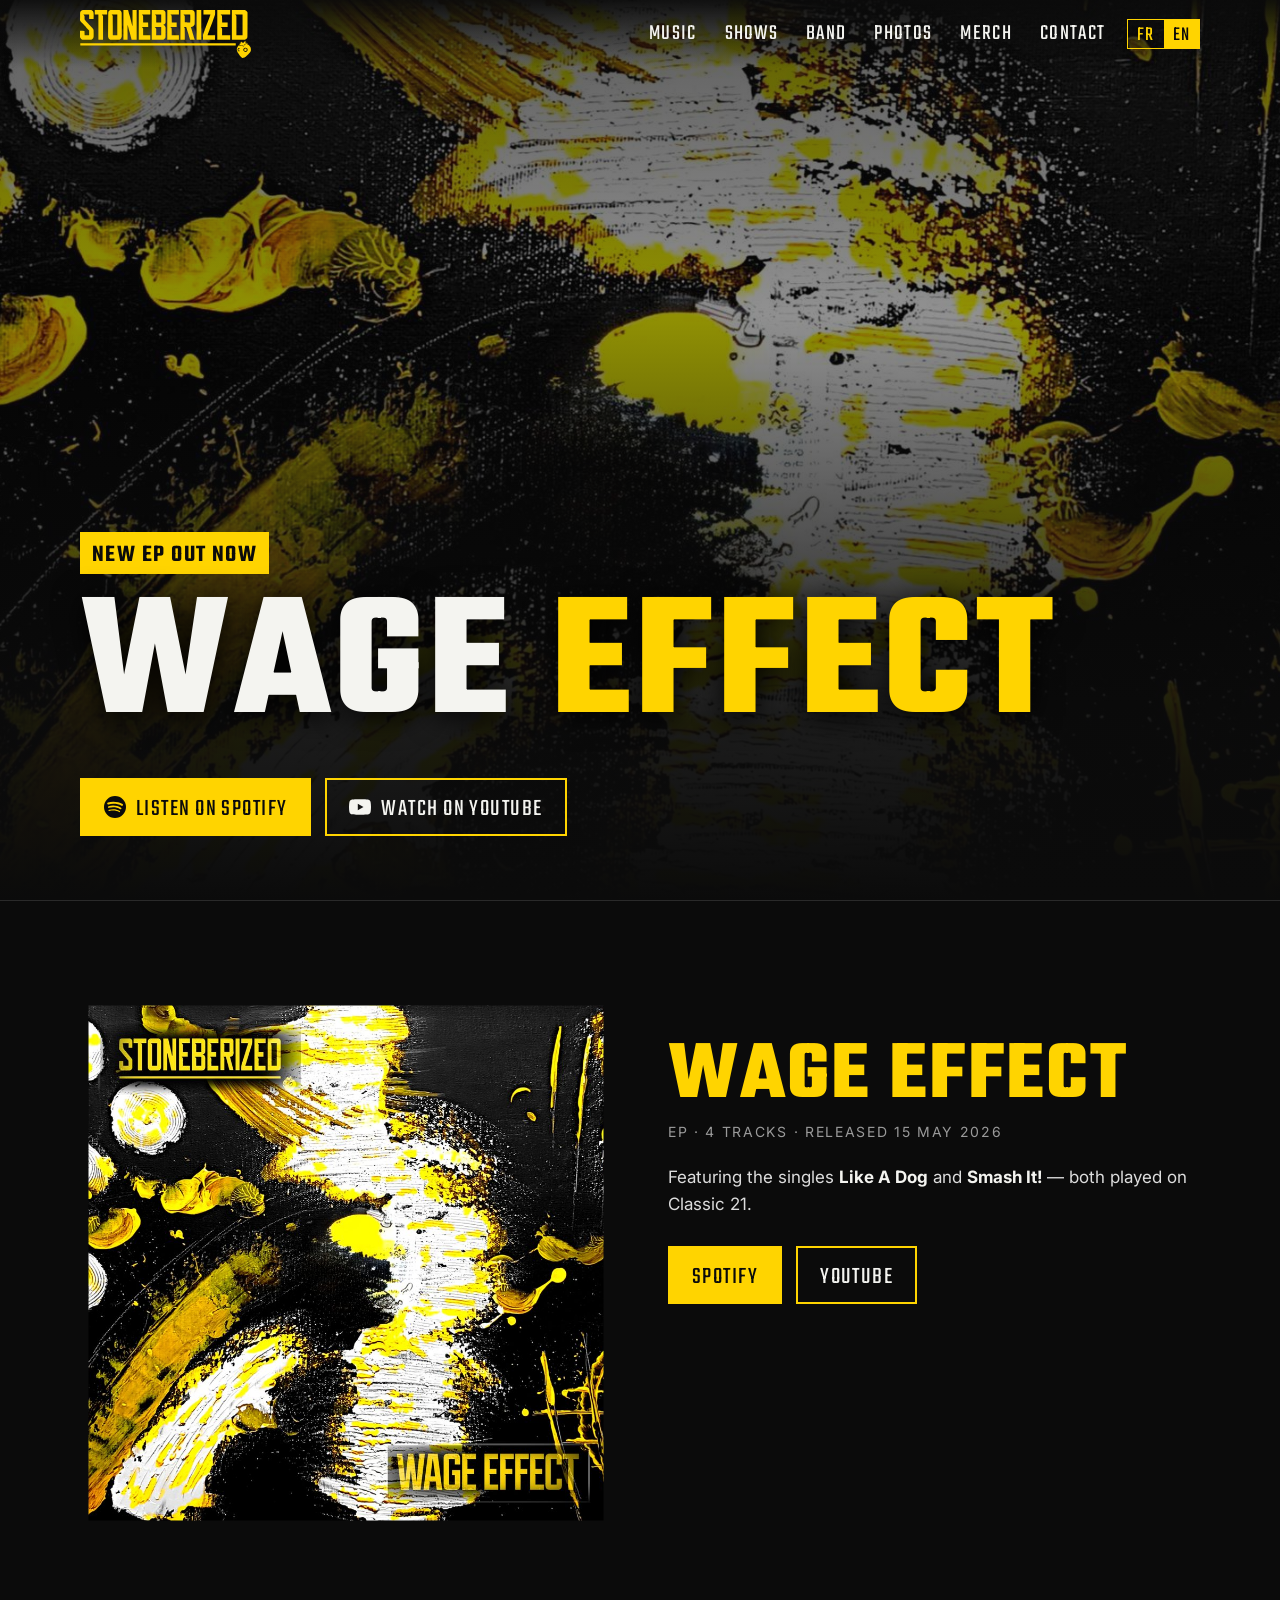
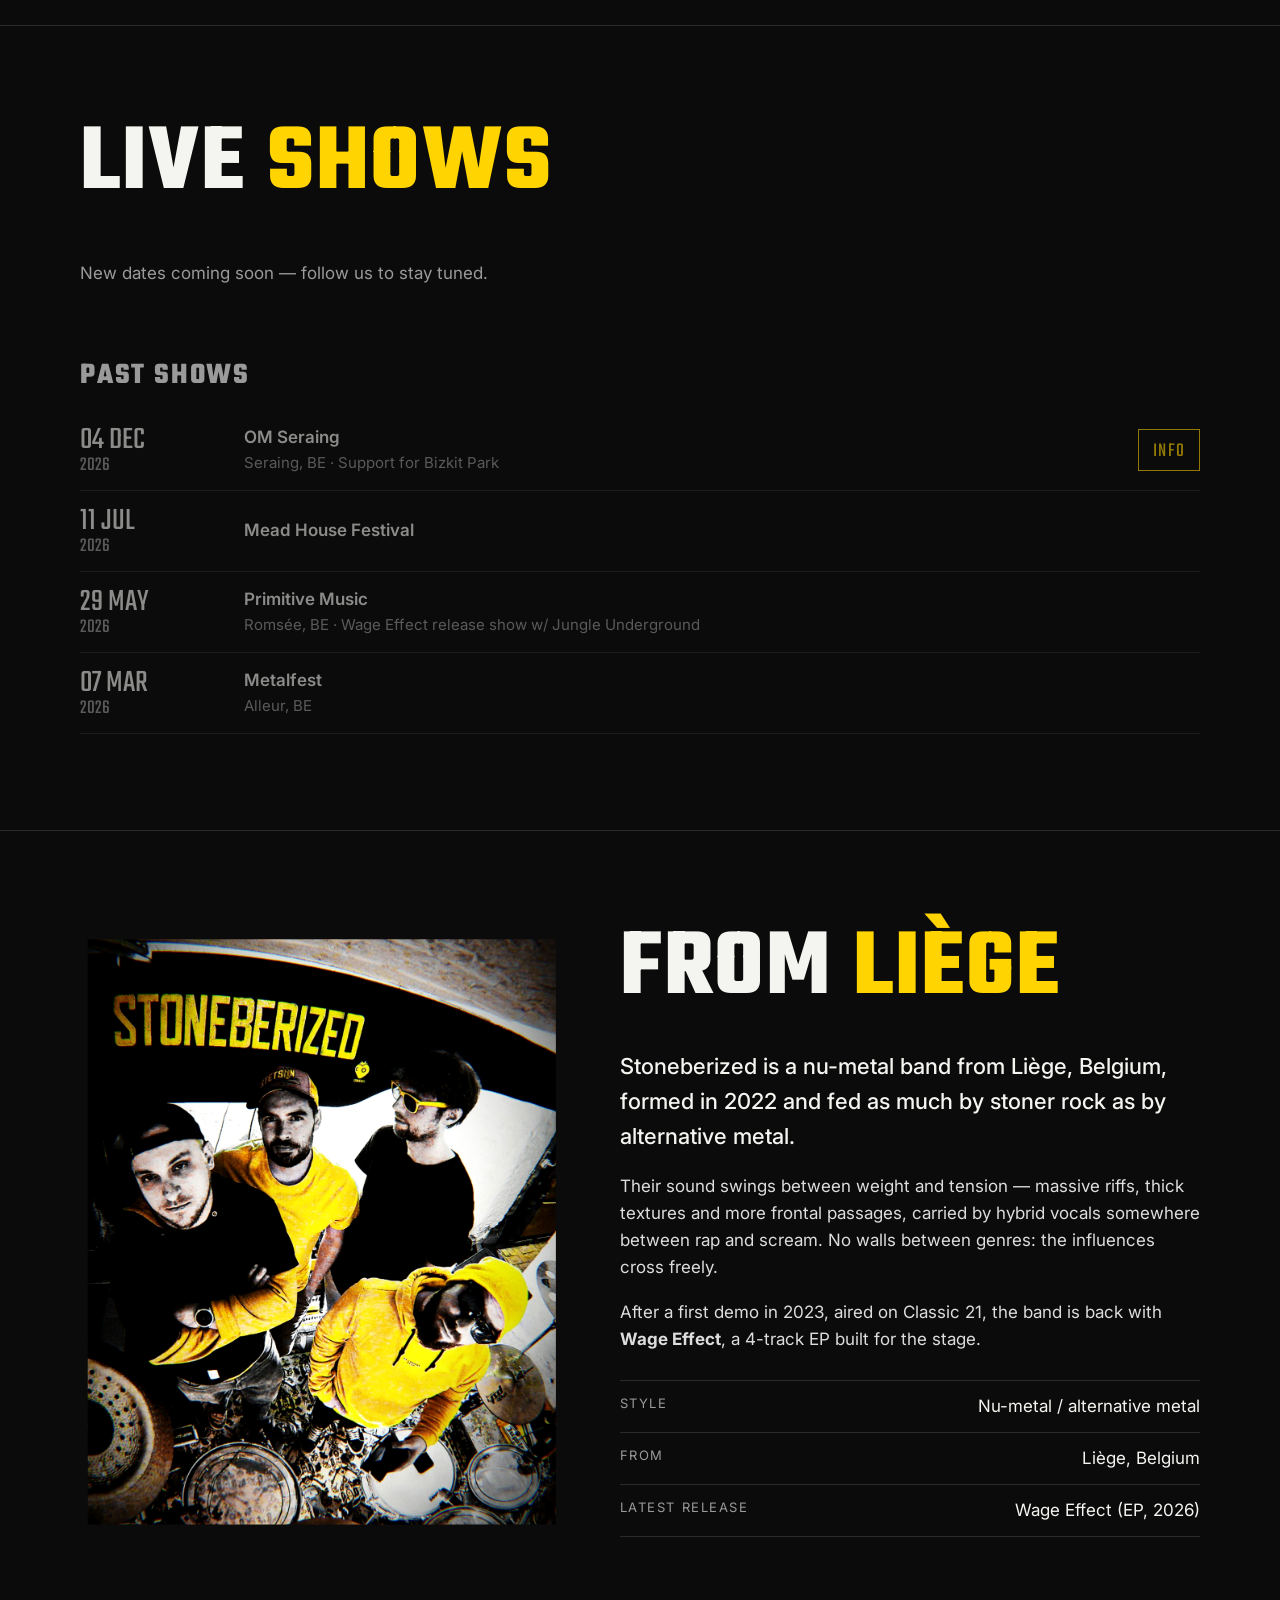
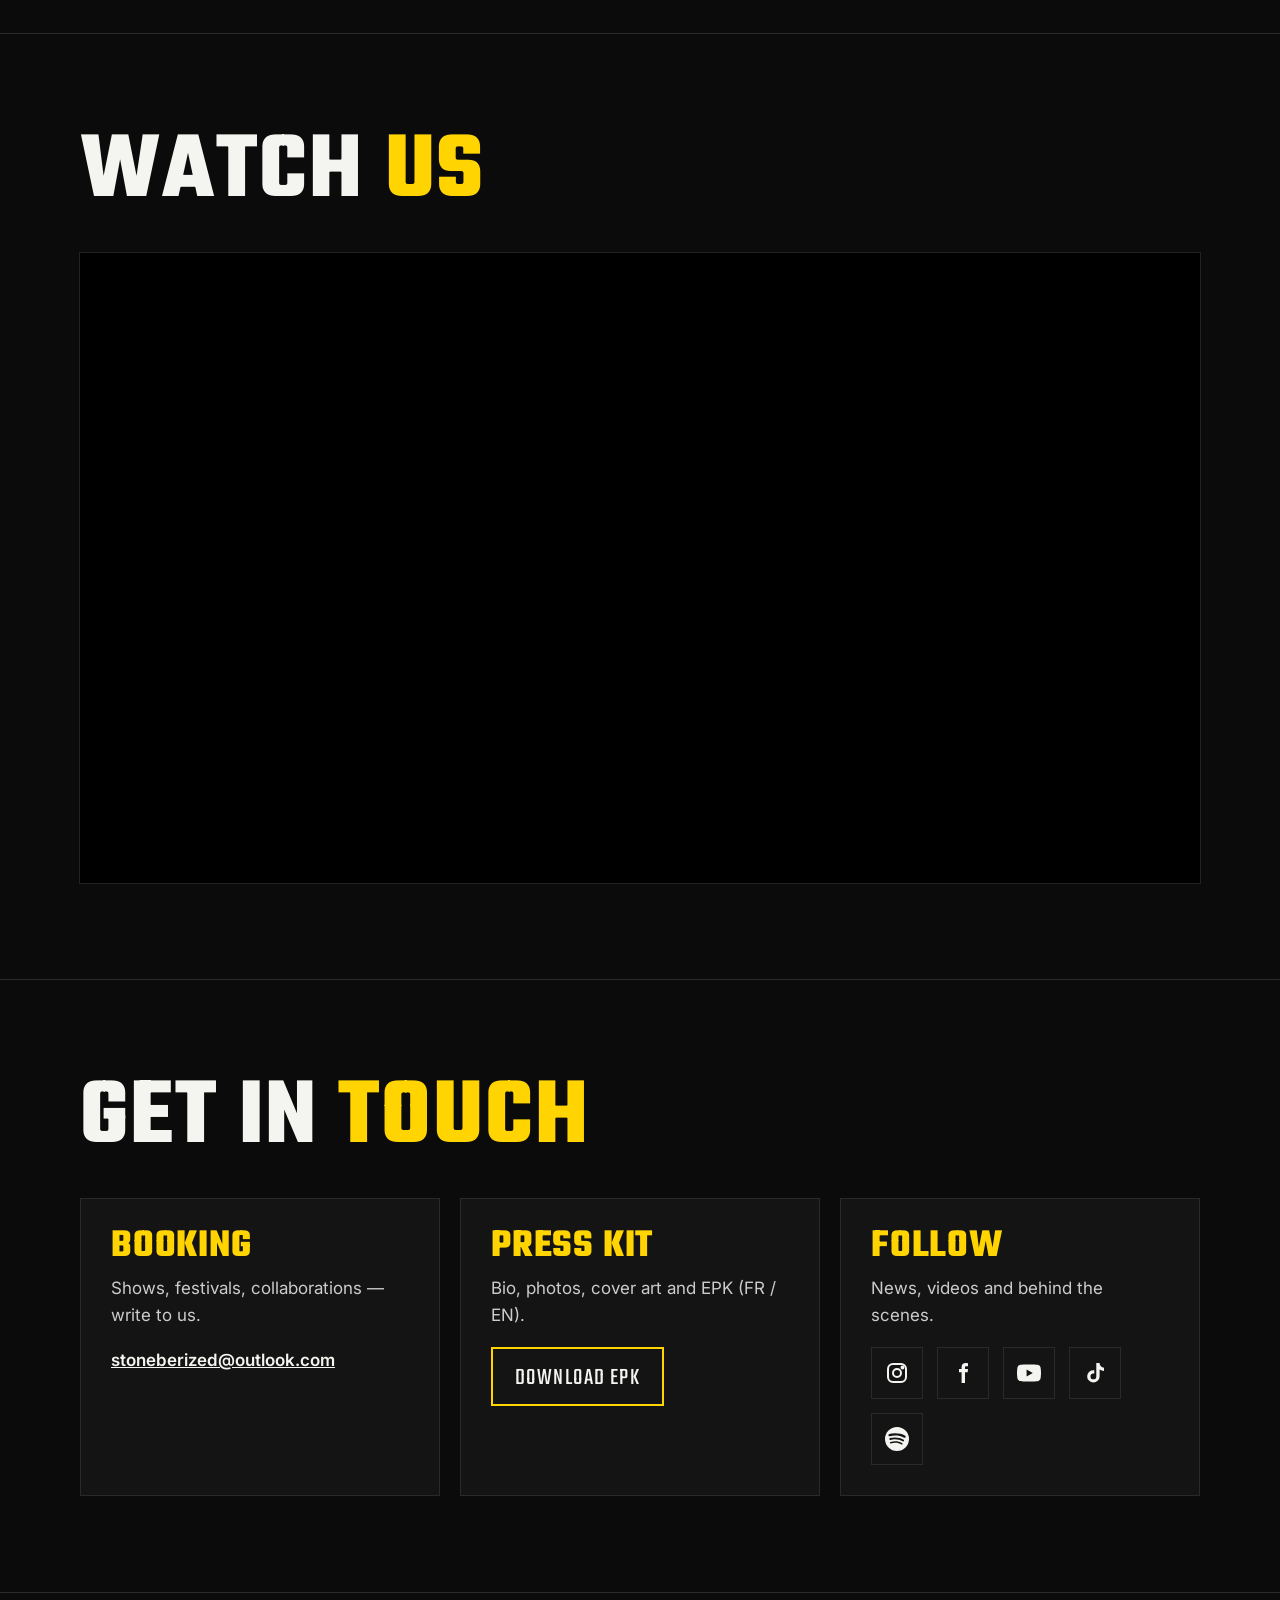
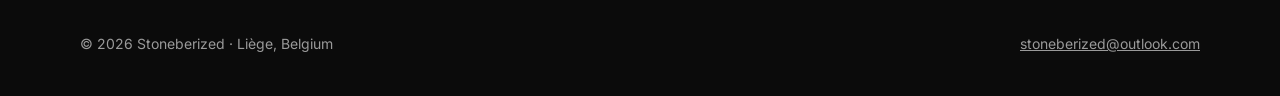
==== commit 57a2e1af: "Section photos sur l'accueil" ====
--- a/index.html
+++ b/index.html
@@ -25,6 +25,7 @@
         <li class="hide-s"><a href="#music" data-i18n="nav_music">Music</a></li>
         <li><a href="#shows" data-i18n="nav_shows">Shows</a></li>
         <li class="hide-m"><a href="#band" data-i18n="nav_band">Band</a></li>
+        <li class="hide-m"><a href="#photos" data-i18n="nav_photos">Photos</a></li>
         <li><a href="merch.html" data-i18n="nav_merch">Merch</a></li>
         <li class="hide-s"><a href="#contact" data-i18n="nav_contact">Contact</a></li>
       </ul>
@@ -96,6 +97,24 @@
   </div>
 </section>
 
+<section id="photos">
+  <div class="wrap gal-head">
+    <h2 class="display" data-i18n="h_photos">Live <em>photos</em></h2>
+    <div class="gal-nav">
+      <button type="button" class="gal-btn prev" aria-label="Previous">&#8592;</button>
+      <button type="button" class="gal-btn next" aria-label="Next">&#8594;</button>
+    </div>
+  </div>
+  <div class="gallery" id="gallery"></div>
+</section>
+
+<div class="lightbox" id="lightbox" hidden>
+  <button type="button" class="lb-close" aria-label="Close">&#10005;</button>
+  <button type="button" class="lb-prev" aria-label="Previous">&#8592;</button>
+  <img alt="">
+  <button type="button" class="lb-next" aria-label="Next">&#8594;</button>
+</div>
+
 <section id="video">
   <div class="wrap">
     <h2 class="display" data-i18n="h_video">Watch <em>us</em></h2>
--- a/style.css
+++ b/style.css
@@ -170,3 +170,27 @@
   .merch-photo img{width:100%;border:1px solid var(--line)}
   .merch-txt{margin-top:28px;max-width:640px;color:#ddd;font-size:19px}
   @media (max-width:600px){.merch-page{padding:100px 0 56px}.merch-page h1{font-size:72px}.merch-txt{font-size:17px}}
+
+  /* PHOTOS CAROUSEL */
+  .gal-head{display:flex;align-items:flex-end;justify-content:space-between;gap:20px}
+  .gal-nav{display:flex;gap:10px;margin-bottom:40px}
+  .gal-btn{width:52px;height:52px;border:2px solid var(--yellow);background:none;color:var(--yellow);font-size:24px;cursor:pointer;transition:.2s}
+  .gal-btn:hover{background:var(--yellow);color:var(--black)}
+  .gallery{display:flex;gap:14px;overflow-x:auto;scroll-snap-type:x mandatory;scroll-padding-left:max(4vw,calc((100vw - 1120px)/2));padding:0 max(4vw,calc((100vw - 1120px)/2)) 14px;scrollbar-width:thin;scrollbar-color:var(--yellow) #1a1a1a}
+  .slide{flex:0 0 auto;scroll-snap-align:start;margin:0;position:relative}
+  .slide img{height:min(62vh,520px);width:auto;max-width:none;cursor:zoom-in;background:#111}
+  .slide figcaption{position:absolute;left:0;bottom:0;padding:5px 10px;background:#0b0b0bcc;color:var(--grey);font-size:12px}
+  .lightbox{position:fixed;inset:0;z-index:50;background:#000e;display:grid;place-items:center}
+  .lightbox[hidden]{display:none}
+  .lightbox img{max-width:92vw;max-height:88vh;width:auto;height:auto}
+  .lightbox button{position:absolute;background:none;border:0;color:var(--white);font-size:34px;cursor:pointer;padding:14px}
+  .lightbox button:hover{color:var(--yellow)}
+  .lb-close{top:8px;right:12px}
+  .lb-prev{left:8px;top:50%;transform:translateY(-50%)}
+  .lb-next{right:8px;top:50%;transform:translateY(-50%)}
+  @media (max-width:600px){
+    .gal-nav{display:none}
+    .slide img{height:auto;width:auto;max-height:min(58vh,440px);max-width:86vw}
+    .gallery{align-items:center}
+    .gallery{gap:10px}
+  }
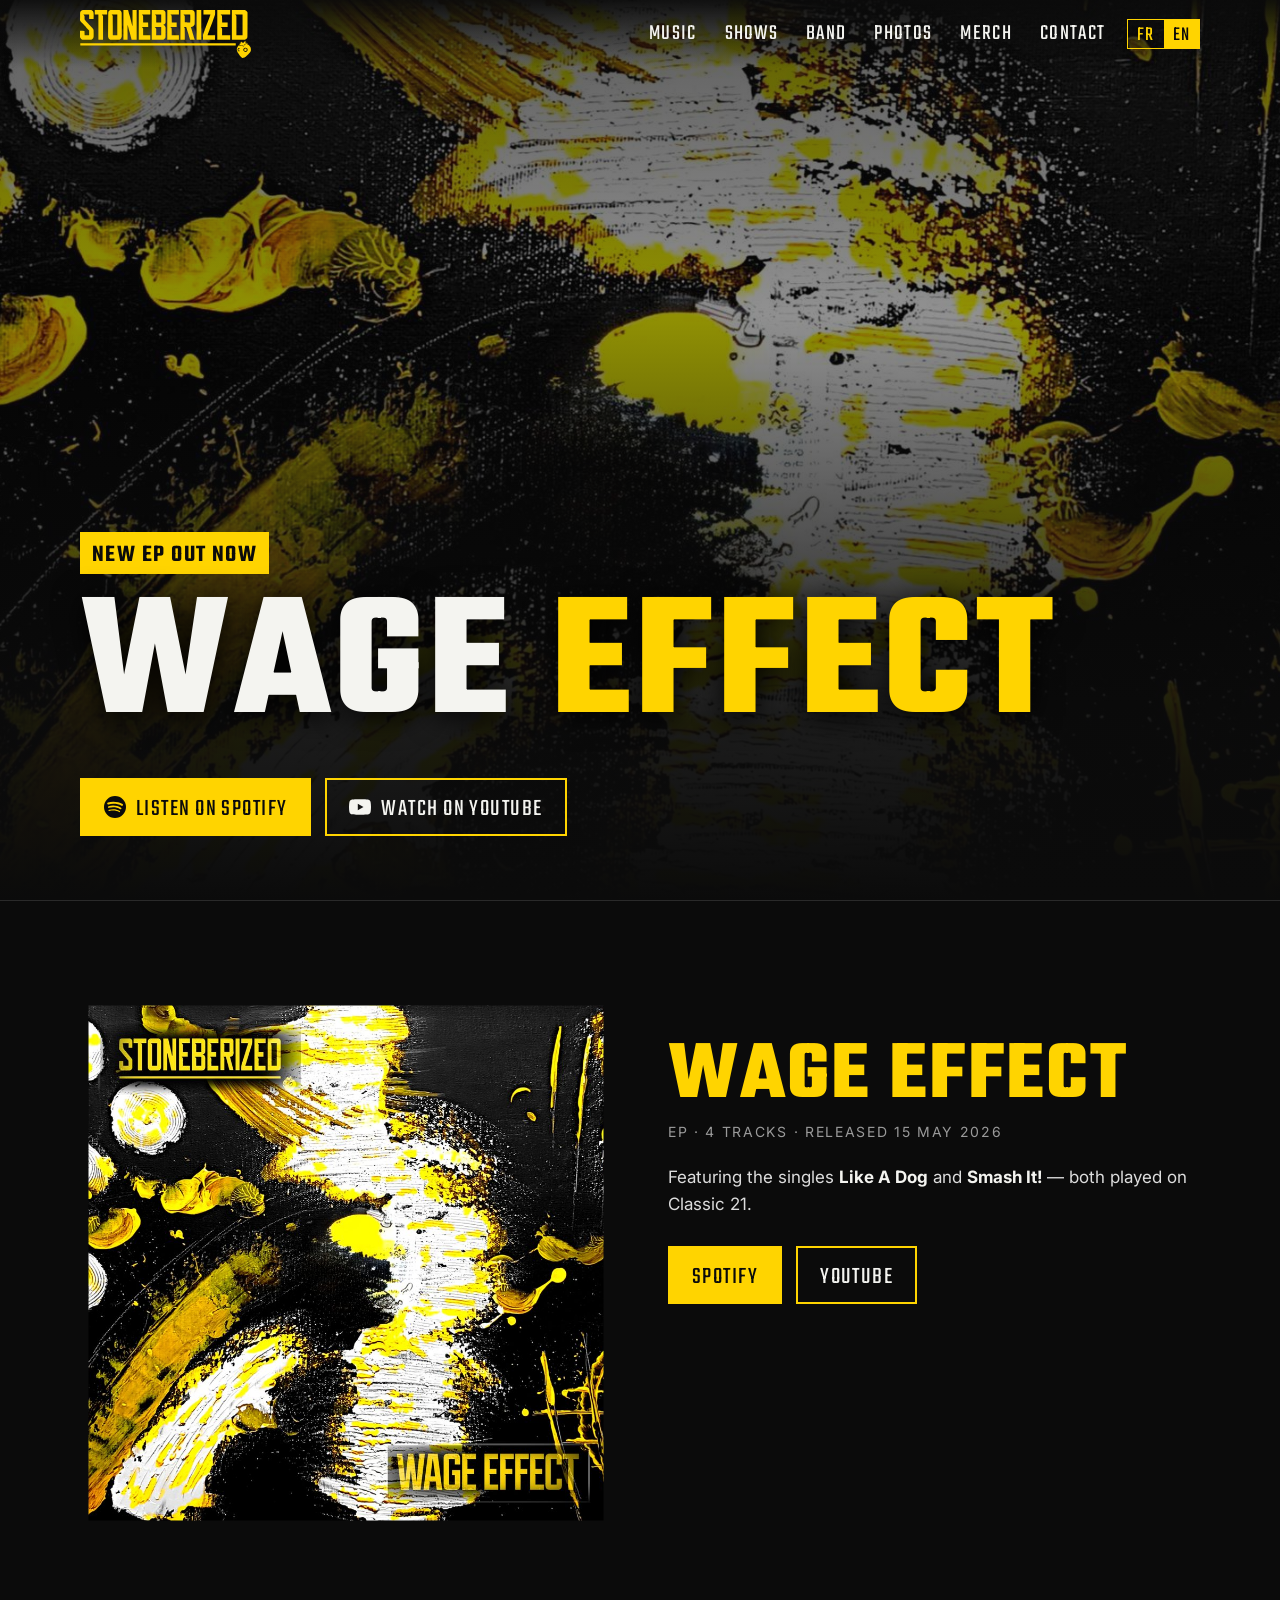
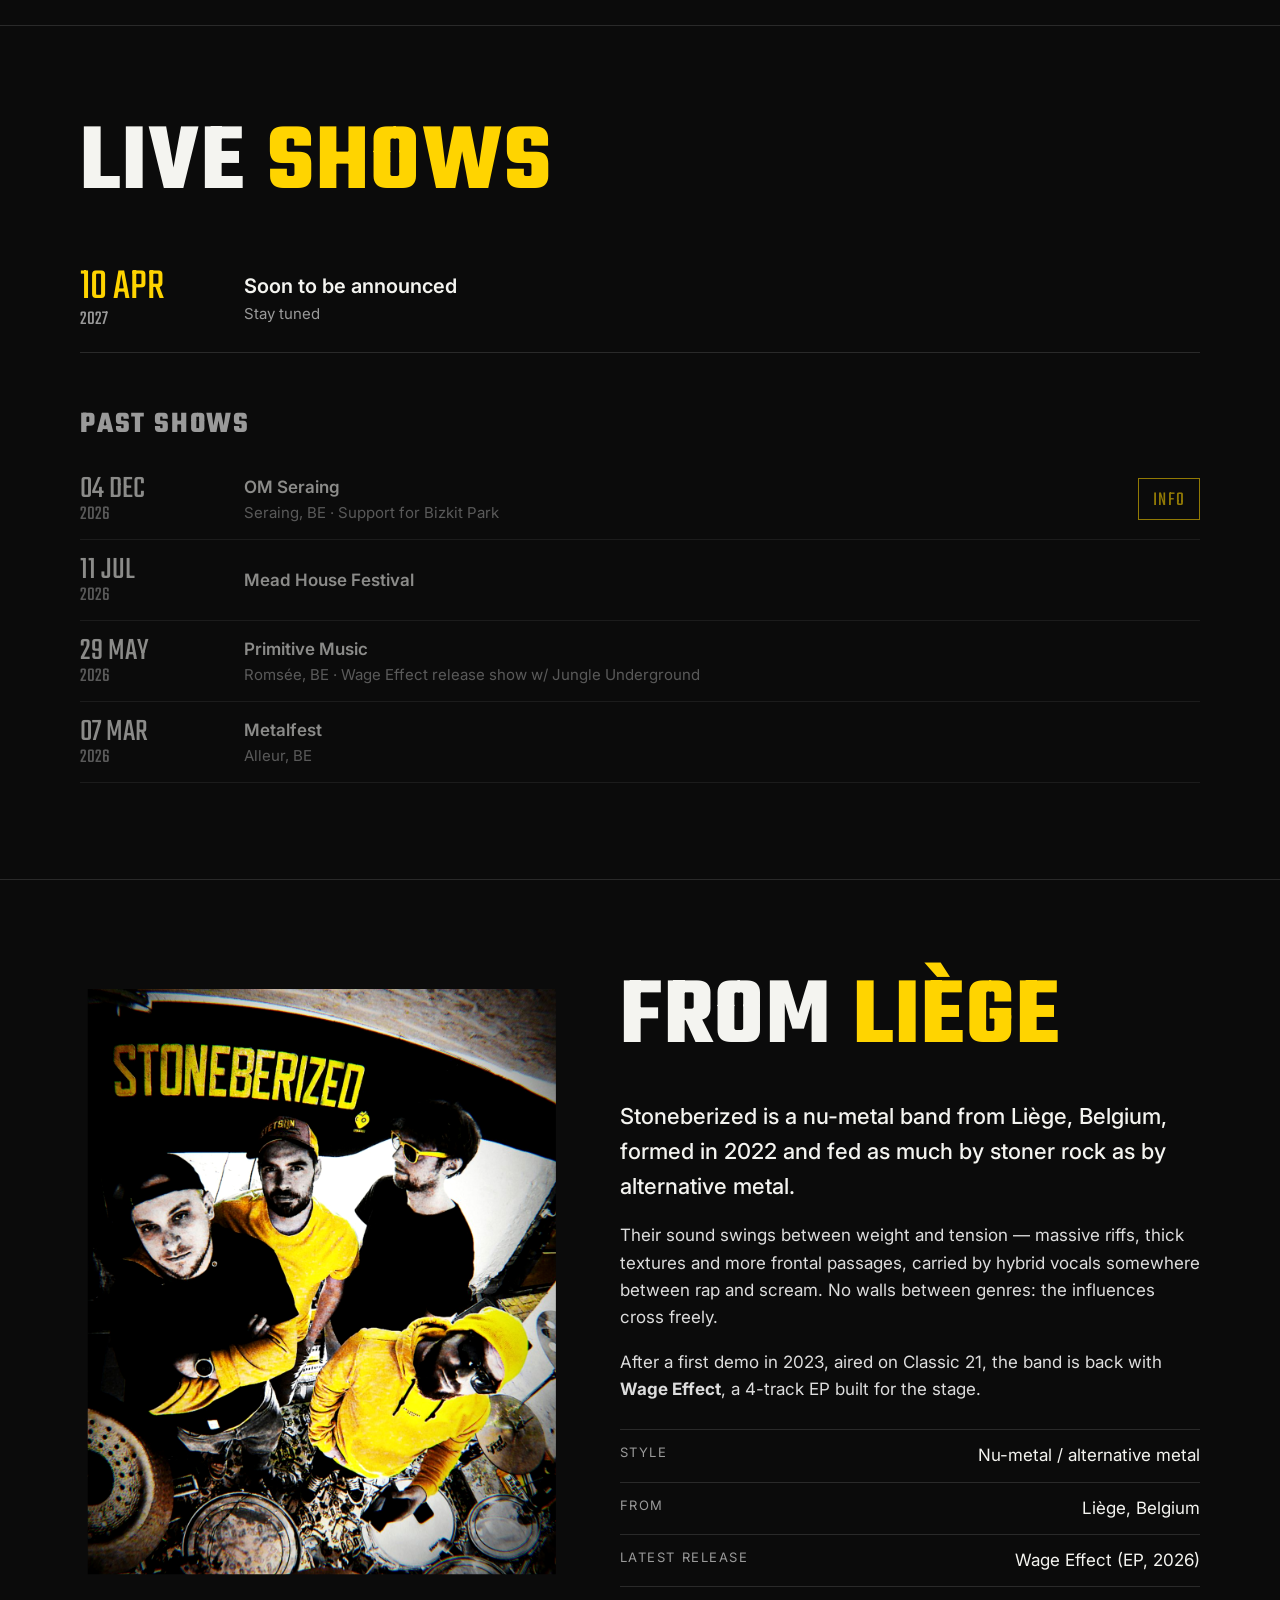
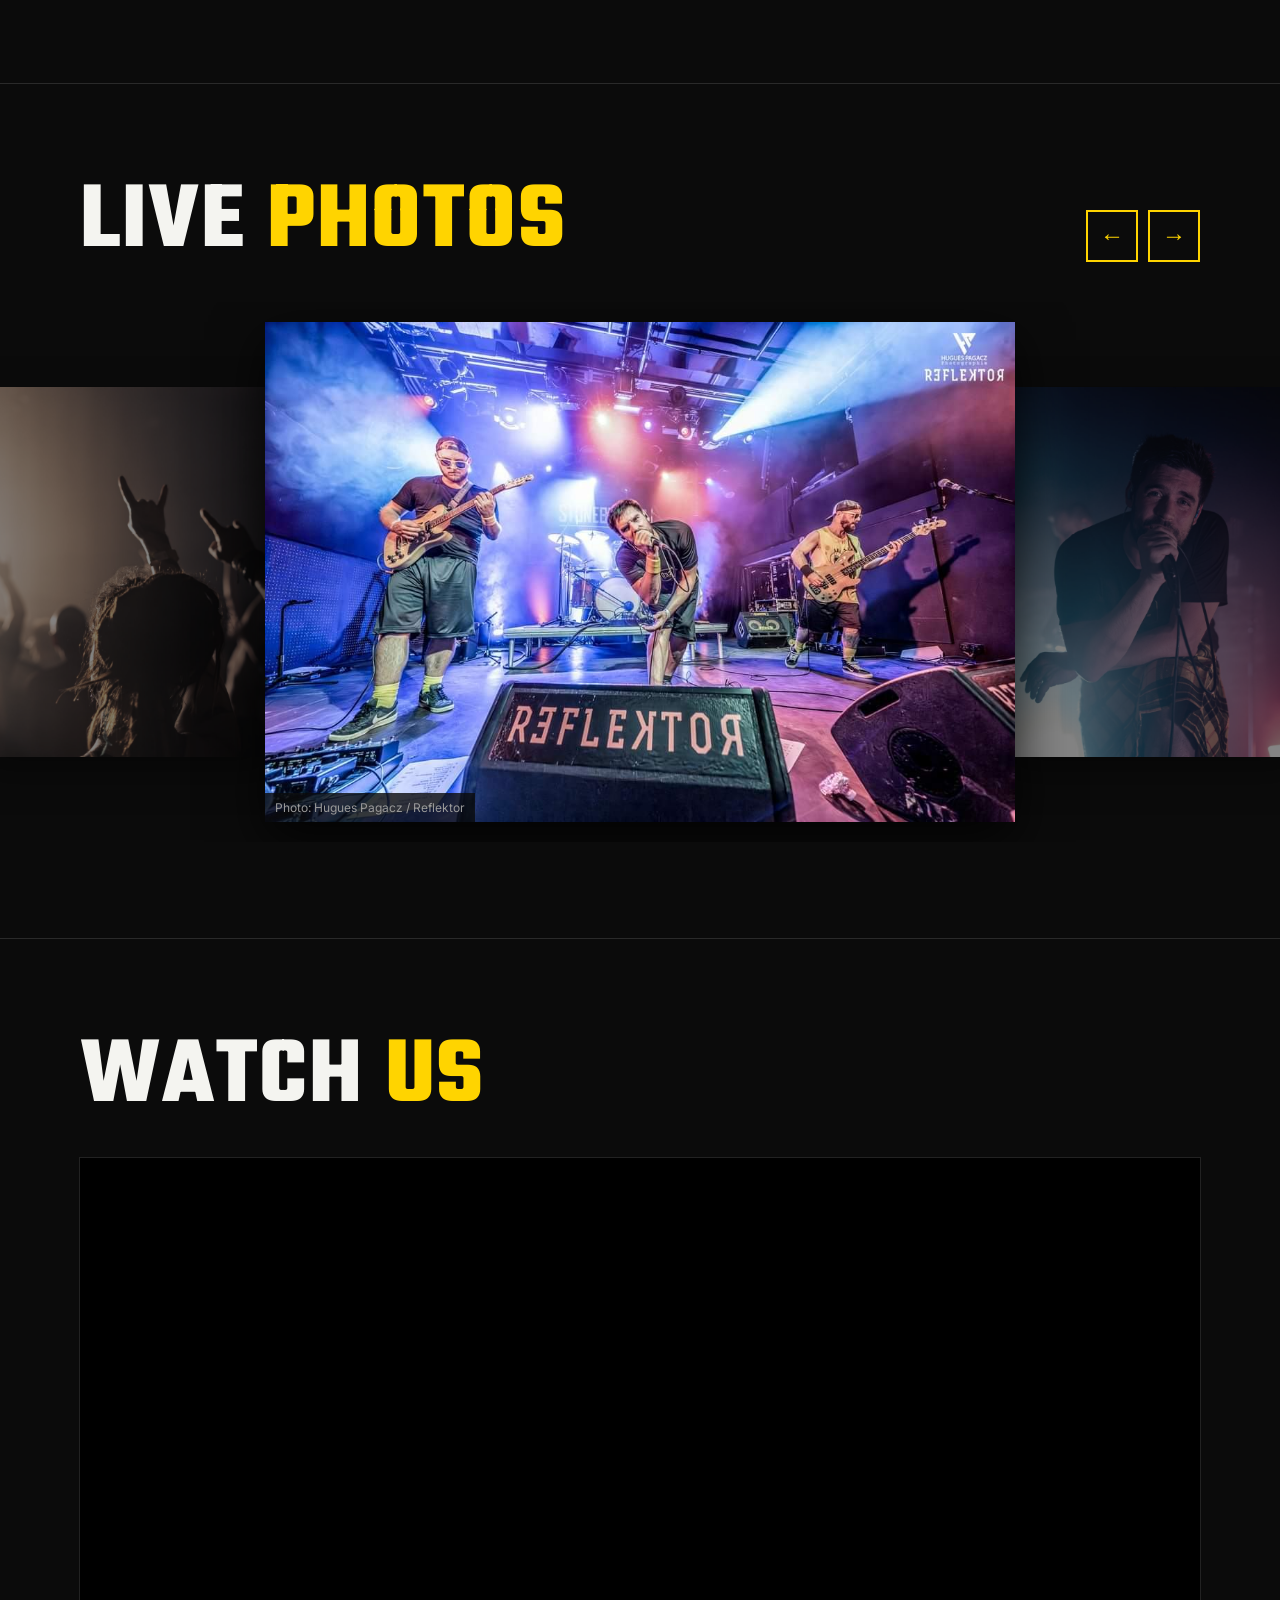
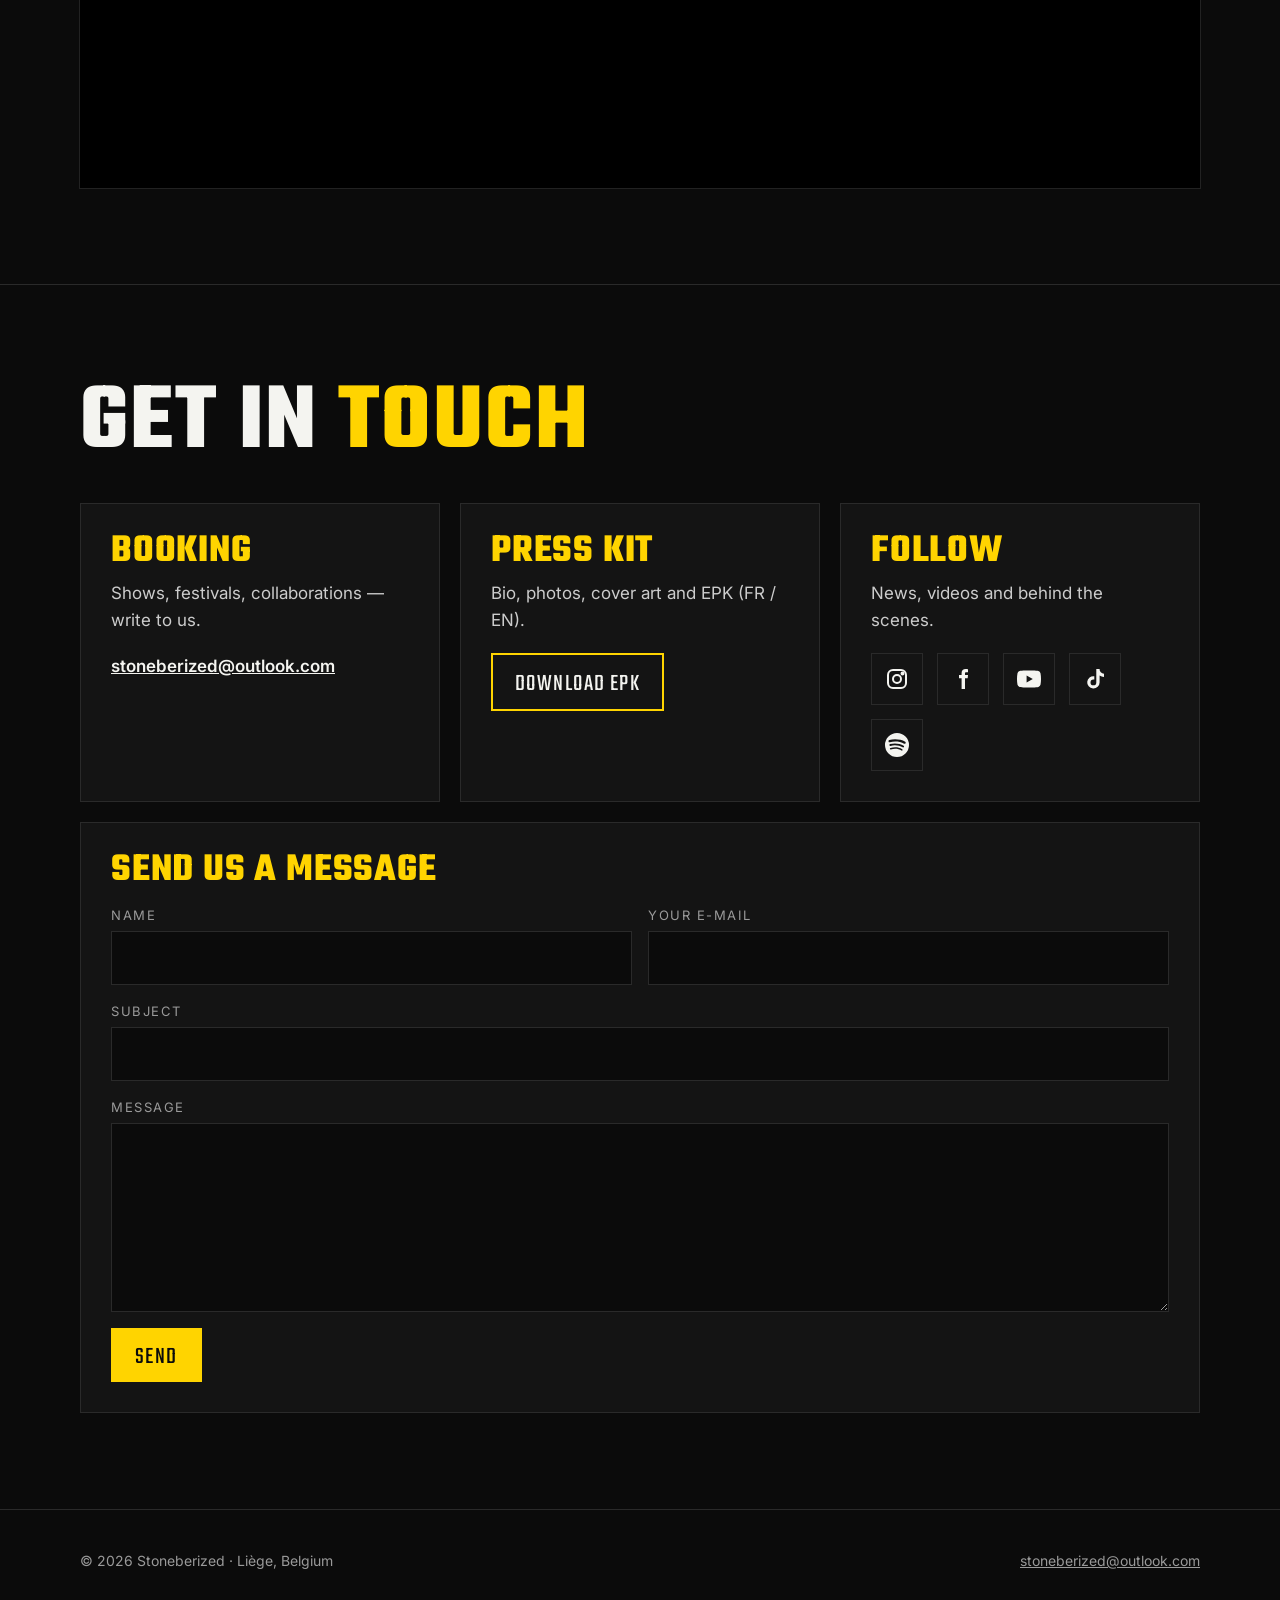
==== commit d953af90: "Formulaire de contact : HTML et mise en forme Co-Authored-By: Claude Opus 5.5 <noreply@anthropic.com" ====
--- a/index.html
+++ b/index.html
@@ -150,6 +150,20 @@
         </div>
       </div>
     </div>
+    <form class="cform" id="cform" action="https://formsubmit.co/stoneberized@outlook.com" method="POST">
+      <h3 class="display" data-i18n="f_h">Send us a message</h3>
+      <div class="cform-row">
+        <label><span data-i18n="f_name">Name</span><input type="text" name="name" required maxlength="100" autocomplete="name"></label>
+        <label><span data-i18n="f_email">Your e-mail</span><input type="email" name="email" required maxlength="150" autocomplete="email"></label>
+      </div>
+      <label><span data-i18n="f_subject">Subject</span><input type="text" name="title" required maxlength="150"></label>
+      <label><span data-i18n="f_msg">Message</span><textarea name="message" rows="6" required maxlength="5000"></textarea></label>
+      <input type="text" name="_honey" class="hp" tabindex="-1" autocomplete="off" aria-hidden="true">
+      <div class="cform-foot">
+        <button type="submit" class="btn primary" data-i18n="f_send">Send</button>
+        <p class="cform-status" role="status" aria-live="polite"></p>
+      </div>
+    </form>
   </div>
 </section>
 
--- a/style.css
+++ b/style.css
@@ -109,6 +109,24 @@
   .socials a{width:52px;height:52px;display:grid;place-items:center;border:1px solid var(--line);transition:.2s}
   .socials a:hover{background:var(--yellow);color:var(--black);border-color:var(--yellow)}
   .socials svg{width:24px;height:24px}
+
+  /* CONTACT FORM */
+  .cform{margin-top:20px;border:1px solid var(--line);padding:30px;background:var(--ink);display:grid;gap:16px}
+  .cform h3{font-size:40px;color:var(--yellow)}
+  .cform-row{display:grid;grid-template-columns:1fr 1fr;gap:16px}
+  .cform label{display:grid;gap:6px}
+  .cform label span{font-size:13px;text-transform:uppercase;letter-spacing:.12em;color:var(--grey)}
+  .cform input,.cform textarea{width:100%;background:var(--black);border:1px solid var(--line);color:var(--white);font:inherit;padding:12px 14px;border-radius:0;transition:border-color .2s}
+  .cform input:focus,.cform textarea:focus{outline:none;border-color:var(--yellow)}
+  .cform textarea{resize:vertical;min-height:140px}
+  .cform .hp{position:absolute;left:-9999px;width:1px;height:1px;opacity:0}
+  .cform-foot{display:flex;align-items:center;gap:20px;flex-wrap:wrap}
+  .cform button{cursor:pointer}
+  .cform button:disabled{opacity:.6;cursor:wait}
+  .cform-status{color:var(--grey);font-size:15px}
+  .cform-status.ok{color:var(--yellow)}
+  .cform-status.err{color:#ff6b5b}
+  @media (max-width:600px){.cform{padding:22px;gap:12px}.cform h3{font-size:32px}.cform-row{grid-template-columns:1fr;gap:12px}.cform button{width:100%;justify-content:center}}
 
   footer{padding:40px 0;border-top:1px solid var(--line);color:var(--grey);font-size:14px}
   footer .wrap{display:flex;justify-content:space-between;flex-wrap:wrap;gap:12px}
@@ -176,10 +194,15 @@
   .gal-nav{display:flex;gap:10px;margin-bottom:40px}
   .gal-btn{width:52px;height:52px;border:2px solid var(--yellow);background:none;color:var(--yellow);font-size:24px;cursor:pointer;transition:.2s}
   .gal-btn:hover{background:var(--yellow);color:var(--black)}
-  .gallery{display:flex;gap:14px;overflow-x:auto;scroll-snap-type:x mandatory;scroll-padding-left:max(4vw,calc((100vw - 1120px)/2));padding:0 max(4vw,calc((100vw - 1120px)/2)) 14px;scrollbar-width:thin;scrollbar-color:var(--yellow) #1a1a1a}
-  .slide{flex:0 0 auto;scroll-snap-align:start;margin:0;position:relative}
-  .slide img{height:min(62vh,520px);width:auto;max-width:none;cursor:zoom-in;background:#111}
-  .slide figcaption{position:absolute;left:0;bottom:0;padding:5px 10px;background:#0b0b0bcc;color:var(--grey);font-size:12px}
+  .gallery{position:relative;height:min(62vh,540px);overflow:hidden;touch-action:pan-y;user-select:none}
+  .slide{position:absolute;left:50%;top:50%;margin:0;transition:transform .55s cubic-bezier(.22,.8,.3,1),opacity .55s,filter .55s;will-change:transform}
+  .slide img{display:block;height:min(58vh,500px);width:auto;max-width:min(64vw,760px);object-fit:cover;background:#111;box-shadow:0 18px 50px #000c}
+  .slide[data-pos="center"] img{cursor:zoom-in}
+  .slide[data-pos="side"]{opacity:.5;filter:grayscale(.4);cursor:pointer}
+  .slide[data-pos="side"]:hover{opacity:.8}
+  .slide[data-pos="hidden"]{opacity:0;pointer-events:none}
+  .slide figcaption{position:absolute;left:0;bottom:0;padding:5px 10px;background:#0b0b0bcc;color:var(--grey);font-size:12px;transition:opacity .3s}
+  .slide:not([data-pos="center"]) figcaption{opacity:0}
   .lightbox{position:fixed;inset:0;z-index:50;background:#000e;display:grid;place-items:center}
   .lightbox[hidden]{display:none}
   .lightbox img{max-width:92vw;max-height:88vh;width:auto;height:auto}
@@ -190,7 +213,6 @@
   .lb-next{right:8px;top:50%;transform:translateY(-50%)}
   @media (max-width:600px){
     .gal-nav{display:none}
-    .slide img{height:auto;width:auto;max-height:min(58vh,440px);max-width:86vw}
-    .gallery{align-items:center}
-    .gallery{gap:10px}
-  }
+    .gallery{height:min(56vh,440px)}
+    .slide img{height:min(50vh,400px);max-width:72vw}
+  }
